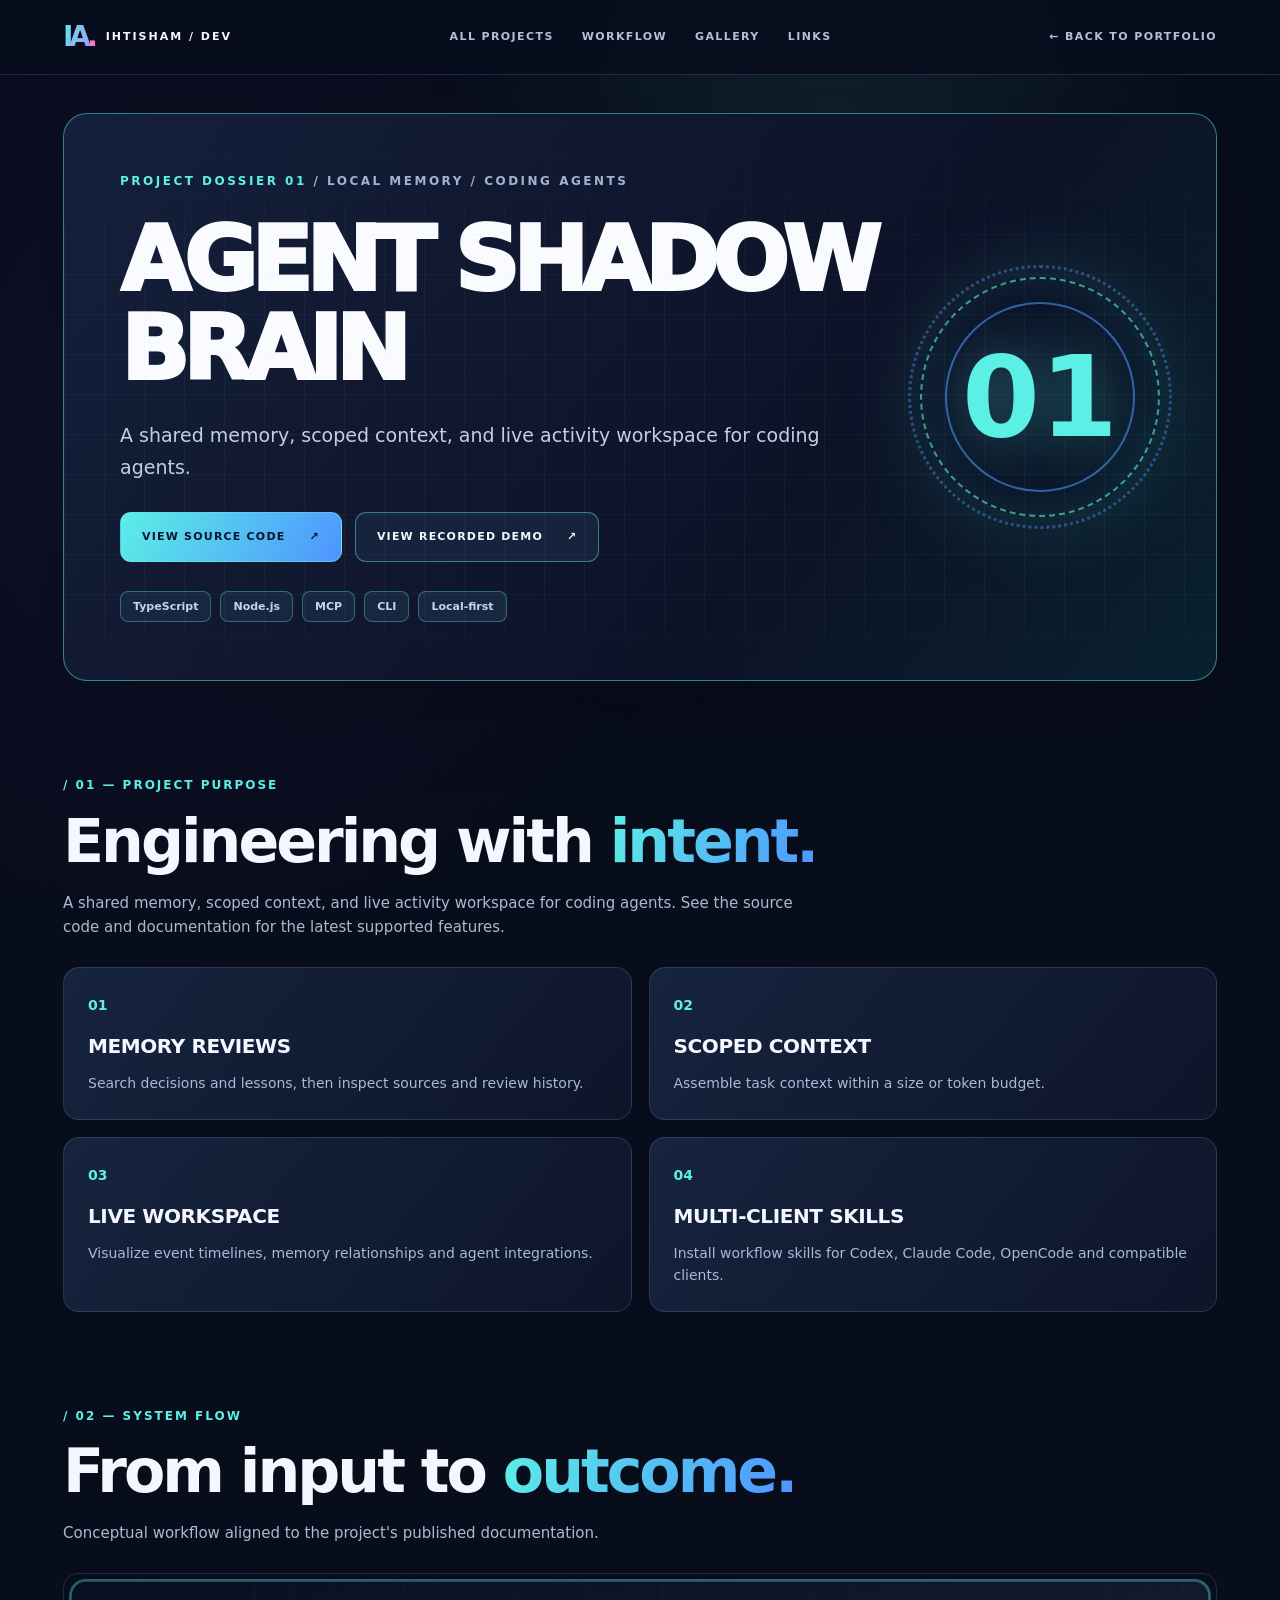
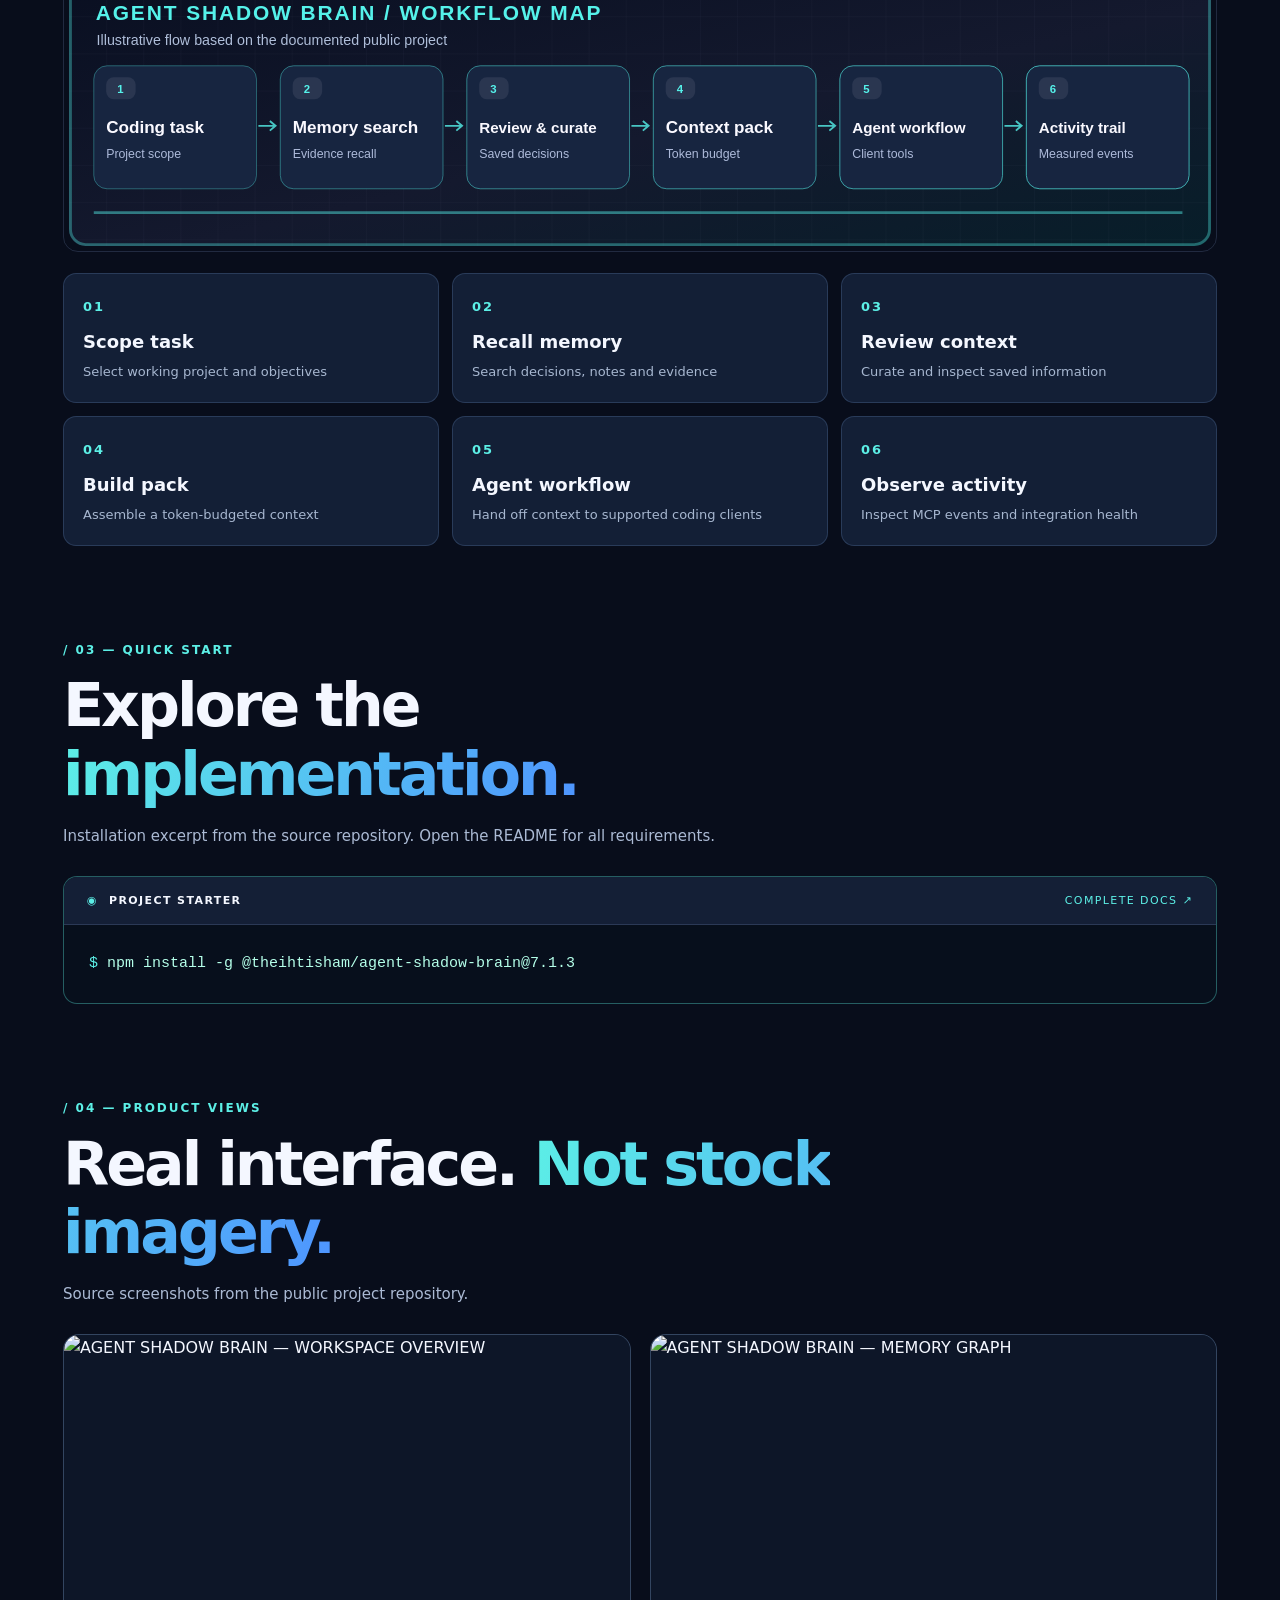
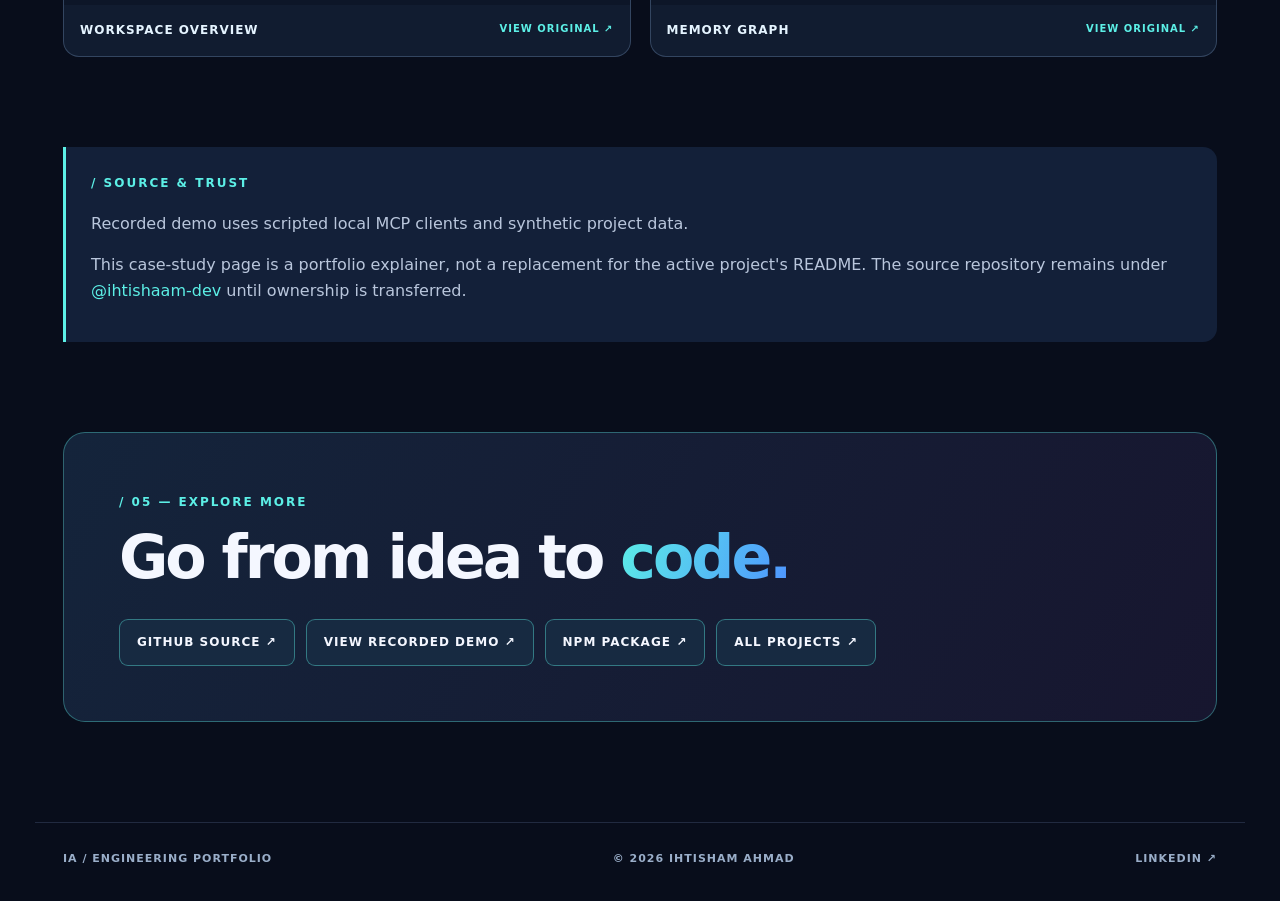
==== docs/projects/agent-shadow-brain.html @ 7827b860 "feat: publish three interactive dark project case-study pages with real screenshots" ====
<!doctype html>
<html lang="en"><head><meta charset="utf-8"><meta name="viewport" content="width=device-width,initial-scale=1"><meta name="theme-color" content="#080d1b"><meta name="description" content="A shared memory, scoped context, and live activity workspace for coding agents."><title>Agent Shadow Brain — Case study | Ihtisham Ahmad</title><link rel="stylesheet" href="../style.css"><link rel="stylesheet" href="../case.css"><script src="../case.js" defer></script></head>
<body class="case-page" style="--project-accent:#5cefe6;--project-accent-2:#4e94ff">
<a class="skip-link" href="#case-main">Skip to project</a><div class="case-cursor" aria-hidden="true"></div><div class="grain" aria-hidden="true"></div><div id="reading-progress" aria-hidden="true"></div>
<header class="case-header"><div class="shell case-header-inner"><a class="brand" href="../index.html"><span class="brand-mark">IA<span>.</span></span><span class="brand-subtitle">IHTISHAM / DEV</span></a><nav aria-label="Case study"><a href="../index.html#work">ALL PROJECTS</a><a href="#workflow">WORKFLOW</a><a href="#gallery">GALLERY</a><a href="#contact">LINKS</a></nav><a class="case-header-back" href="../index.html#work">← BACK TO PORTFOLIO</a></div></header>
<main id="case-main" class="case-shell shell">
<section class="case-hero"><div class="case-hero-lines" aria-hidden="true"></div><div class="case-hero-copy"><div class="case-eyebrow"><span>PROJECT DOSSIER 01</span><b> / LOCAL MEMORY / CODING AGENTS</b></div><h1>AGENT SHADOW BRAIN</h1><p class="case-lead">A shared memory, scoped context, and live activity workspace for coding agents.</p><div class="case-actions"><a class="case-btn case-btn-primary" href="https://github.com/ihtishaam-dev/agent-shadow-brain" target="_blank" rel="noopener noreferrer">VIEW SOURCE CODE <span>↗</span></a><a class="case-btn case-btn-outline" href="https://github.com/ihtishaam-dev/agent-shadow-brain/releases/tag/v7.1.3" target="_blank" rel="noopener noreferrer">VIEW RECORDED DEMO <span>↗</span></a></div><div class="case-tech"><span>TypeScript</span><span>Node.js</span><span>MCP</span><span>CLI</span><span>Local-first</span></div></div><div class="case-hero-symbol" aria-hidden="true"><span>01</span><div class="case-circuits"></div></div></section>
<section class="case-section"><div class="case-section-heading"><span class="case-kicker">/ 01 — PROJECT PURPOSE</span><h2>Engineering with <em>intent.</em></h2><p>A shared memory, scoped context, and live activity workspace for coding agents. See the source code and documentation for the latest supported features.</p></div><div class="case-features"><article class="case-feature"><span class="case-feature-no">01</span><h3>MEMORY REVIEWS</h3><p>Search decisions and lessons, then inspect sources and review history.</p></article><article class="case-feature"><span class="case-feature-no">02</span><h3>SCOPED CONTEXT</h3><p>Assemble task context within a size or token budget.</p></article><article class="case-feature"><span class="case-feature-no">03</span><h3>LIVE WORKSPACE</h3><p>Visualize event timelines, memory relationships and agent integrations.</p></article><article class="case-feature"><span class="case-feature-no">04</span><h3>MULTI-CLIENT SKILLS</h3><p>Install workflow skills for Codex, Claude Code, OpenCode and compatible clients.</p></article></div></section>
<section class="case-section" id="workflow"><div class="case-section-heading"><span class="case-kicker">/ 02 — SYSTEM FLOW</span><h2>From input to <em>outcome.</em></h2><p>Conceptual workflow aligned to the project's published documentation.</p></div><a class="case-workflow-image" href="../../assets/flow-agent-shadow-brain.svg" target="_blank" rel="noopener noreferrer" aria-label="Open detailed workflow image"><img src="../../assets/flow-agent-shadow-brain.svg" alt="Agent Shadow Brain workflow illustration" width="1200" height="280" loading="lazy"></a><div class="case-step-grid"><div class="case-step"><span>01</span><h3>Scope task</h3><p>Select working project and objectives</p></div><div class="case-step"><span>02</span><h3>Recall memory</h3><p>Search decisions, notes and evidence</p></div><div class="case-step"><span>03</span><h3>Review context</h3><p>Curate and inspect saved information</p></div><div class="case-step"><span>04</span><h3>Build pack</h3><p>Assemble a token-budgeted context</p></div><div class="case-step"><span>05</span><h3>Agent workflow</h3><p>Hand off context to supported coding clients</p></div><div class="case-step"><span>06</span><h3>Observe activity</h3><p>Inspect MCP events and integration health</p></div></div></section>
<section class="case-section case-code" id="technology"><div class="case-section-heading"><span class="case-kicker">/ 03 — QUICK START</span><h2>Explore the <em>implementation.</em></h2><p>Installation excerpt from the source repository. Open the README for all requirements.</p></div><div class="case-terminal"><div class="case-terminal-top"><span>◉</span><b>PROJECT STARTER</b><a href="https://github.com/ihtishaam-dev/agent-shadow-brain/tree/main/docs" target="_blank" rel="noopener noreferrer">COMPLETE DOCS ↗</a></div><pre><code>npm install -g @theihtisham/agent-shadow-brain@7.1.3</code></pre></div></section>
<section class="case-section case-gallery" id="gallery"><div class="case-section-heading"><span class="case-kicker">/ 04 — PRODUCT VIEWS</span><h2>Real interface. <em>Not stock imagery.</em></h2><p>Source screenshots from the public project repository.</p></div><div class="case-gallery-grid"><a class="case-shot" href="https://raw.githubusercontent.com/ihtishaam-dev/agent-shadow-brain/main/docs/assets/workspace-overview-v7.2.png" target="_blank" rel="noopener noreferrer"><img src="https://raw.githubusercontent.com/ihtishaam-dev/agent-shadow-brain/main/docs/assets/workspace-overview-v7.2.png" loading="lazy" alt="AGENT SHADOW BRAIN — WORKSPACE OVERVIEW"><span>WORKSPACE OVERVIEW <b>VIEW ORIGINAL ↗</b></span></a><a class="case-shot" href="https://raw.githubusercontent.com/ihtishaam-dev/agent-shadow-brain/main/docs/assets/workspace-graph-v7.2.png" target="_blank" rel="noopener noreferrer"><img src="https://raw.githubusercontent.com/ihtishaam-dev/agent-shadow-brain/main/docs/assets/workspace-graph-v7.2.png" loading="lazy" alt="AGENT SHADOW BRAIN — MEMORY GRAPH"><span>MEMORY GRAPH <b>VIEW ORIGINAL ↗</b></span></a></div></section>
<section class="case-section case-note"><span class="case-kicker">/ SOURCE &amp; TRUST</span><p>Recorded demo uses scripted local MCP clients and synthetic project data.</p><p>This case-study page is a portfolio explainer, not a replacement for the active project's README. The source repository remains under <a href="https://github.com/ihtishaam-dev" target="_blank" rel="noopener noreferrer">@ihtishaam-dev</a> until ownership is transferred.</p></section>
<section class="case-contact" id="contact"><span class="case-kicker">/ 05 — EXPLORE MORE</span><h2>Go from idea to <em>code.</em></h2><div class="case-cta-links"><a href="https://github.com/ihtishaam-dev/agent-shadow-brain" target="_blank" rel="noopener noreferrer">GITHUB SOURCE ↗</a><a href="https://github.com/ihtishaam-dev/agent-shadow-brain/releases/tag/v7.1.3" target="_blank" rel="noopener noreferrer">VIEW RECORDED DEMO ↗</a><a href="https://www.npmjs.com/package/@theihtisham/agent-shadow-brain" target="_blank" rel="noopener noreferrer">NPM PACKAGE ↗</a><a href="../index.html#work">ALL PROJECTS ↗</a></div></section>
</main><footer class="case-footer shell"><a href="../index.html">IA / ENGINEERING PORTFOLIO</a><span>© 2026 IHTISHAM AHMAD</span><a href="https://www.linkedin.com/in/ihtishamdeveloper/" target="_blank" rel="noopener noreferrer">LINKEDIN ↗</a></footer>
</body></html>
---- docs/style.css ----
/* Ihtisham Ahmad — fully dark, responsive, motion-aware cyber portfolio */
:root{color-scheme:dark;--bg:#070b17;--surface:#10172b;--surface2:#151f37;--fg:#f6f7ff;--muted:#adbad6;--cyan:#5dece4;--violet:#ac8bff;--pink:#ff75bb;--amber:#f4c77b;--line:rgba(149,178,230,.18);--font:Inter,ui-sans-serif,system-ui,-apple-system,BlinkMacSystemFont,"Segoe UI",sans-serif}
*{box-sizing:border-box}html{scroll-behavior:smooth;scroll-padding-top:92px}body{margin:0;background:var(--bg);color:var(--fg);font-family:var(--font);line-height:1.6;min-width:320px;overflow-x:hidden}body::before{content:"";position:fixed;inset:0;background:radial-gradient(circle at 15% 14%,rgba(49,160,204,.1),transparent 32%),radial-gradient(circle at 85% 32%,rgba(139,80,246,.13),transparent 36%),linear-gradient(130deg,transparent,rgba(12,25,46,.22));pointer-events:none;z-index:-4}a{color:inherit;text-decoration:none}button{font:inherit}button,a{-webkit-tap-highlight-color:transparent}a:focus-visible,button:focus-visible{outline:2px solid var(--cyan);outline-offset:5px}::selection{background:#725bd7;color:white}.shell{max-width:1210px;padding-inline:28px;margin-inline:auto}.skip-link{position:absolute;top:-80px;left:24px;background:#172f3e;padding:12px 16px;z-index:80}.skip-link:focus{top:12px}.grain{position:fixed;inset:0;pointer-events:none;opacity:.18;z-index:-2;background-image:linear-gradient(rgba(128,166,230,.03) 1px,transparent 1px),linear-gradient(90deg,rgba(128,166,230,.03) 1px,transparent 1px);background-size:54px 54px}.spotlight{position:fixed;left:0;top:0;width:560px;height:560px;transform:translate(calc(var(--mx,50vw) - 50%),calc(var(--my,50vh) - 50%));border-radius:50%;background:radial-gradient(circle,rgba(100,64,255,.11),rgba(62,209,216,.04) 42%,transparent 70%);pointer-events:none;z-index:-1;transition:opacity .3s}#reading-progress{position:fixed;z-index:70;left:0;top:0;height:3px;width:var(--scroll,0%);background:linear-gradient(90deg,var(--cyan),var(--violet),var(--pink));box-shadow:0 0 14px rgba(104,222,234,.8)}#particle-field{position:fixed;inset:0;z-index:-3;pointer-events:none;overflow:hidden}.particle{position:absolute;width:3px;height:3px;border-radius:50%;background:var(--cyan);opacity:.25;animation:rise linear infinite}.particle:nth-child(3n){background:var(--pink)}.particle:nth-child(5n){background:var(--violet)}
.site-header{position:sticky;top:0;z-index:40;border-bottom:1px solid rgba(130,168,230,.14);background:rgba(8,12,25,.78);backdrop-filter:blur(24px)}.site-header-inner{height:78px;display:flex;justify-content:space-between;align-items:center;gap:20px}.brand{display:flex;align-items:center;gap:12px;white-space:nowrap}.brand-mark{font-size:28px;letter-spacing:-.15em;font-weight:900;display:inline-block;background:linear-gradient(115deg,var(--cyan),var(--violet));color:transparent;background-clip:text;line-height:1}.brand-mark span{color:var(--pink)}.brand-subtitle{font-size:11px;font-weight:850;letter-spacing:2px}.brand-divider{color:var(--cyan)}.desktop-nav{display:flex;gap:24px;align-items:center}.desktop-nav a{font-size:11px;letter-spacing:1.3px;font-weight:700;color:#aab8d2;position:relative}.desktop-nav a:hover{color:#fff}.desktop-nav a::after{content:"";position:absolute;left:0;right:100%;height:2px;bottom:-8px;background:var(--cyan);transition:right .25s}.desktop-nav a:hover::after{right:0}.header-actions{display:flex;align-items:center;gap:10px}.header-github,.motion-toggle{border:1px solid var(--line);background:rgba(37,49,80,.6);padding:10px 13px;border-radius:9px;font-size:10px;font-weight:750;letter-spacing:1px;color:#ecf6ff;cursor:pointer;white-space:nowrap}.header-github:hover,.motion-toggle:hover{background:#203453;border-color:var(--cyan)}.motion-icon{color:var(--cyan)}
.hero{position:relative;min-height:720px;display:grid;grid-template-columns:1.15fr .85fr;align-items:center;gap:70px;padding-block:95px 130px}.eyebrow,.section-kicker,.overline,.tile-kicker,.project-category,.site-number,.track-label{letter-spacing:2.2px;font-size:12px;font-weight:850;color:var(--cyan)}.eyebrow{display:flex;gap:10px;align-items:center}.status-light,.mini-dot{background:#74ffb8;width:7px;height:7px;border-radius:50%;display:inline-block;box-shadow:0 0 15px currentColor;animation:pulse 2.5s infinite}.overline{color:#a5b7d0;margin-top:36px}.hero h1{font-size:clamp(3.2rem,5.4vw,5.8rem);line-height:1.05;letter-spacing:-.07em;margin:8px 0 23px;font-weight:860}.rainbow{background:linear-gradient(100deg,#61eee4 5%,#b8a0ff 49%,#fa85cc 95%);background-size:200%;background-clip:text;-webkit-background-clip:text;color:transparent;animation:shimmer 8s ease-in-out infinite}.hero-intro{font-size:18px;color:#b4c1da;max-width:590px}.hero-intro strong{color:white}.hero-actions{display:flex;gap:14px;flex-wrap:wrap;margin-top:33px}.btn{display:inline-flex;align-items:center;gap:22px;justify-content:center;padding:15px 22px;border-radius:11px;font-size:11px;font-weight:850;letter-spacing:1px;border:1px solid rgba(154,187,234,.2);transition:transform .25s,box-shadow .25s,background .25s}.btn:hover{transform:translateY(-4px)}.btn-primary{color:#091529;background:linear-gradient(110deg,var(--cyan),#9da9ff);box-shadow:0 8px 29px rgba(94,232,234,.15)}.btn-primary:hover{box-shadow:0 12px 34px rgba(94,232,234,.3)}.btn-ghost{background:rgba(28,40,66,.4);color:#dde8fa}.btn-ghost:hover{background:#1a2a49}.hero-meta{display:flex;gap:19px;flex-wrap:wrap;margin-top:44px;color:#a1b0c9;font-size:11px;font-weight:750;letter-spacing:.9px}.mini-dot{width:5px;height:5px;margin-right:6px;box-shadow:none;background:var(--cyan)}.mini-dot.pink{background:var(--pink)}.mini-dot.violet{background:var(--violet)}.hero-index{position:absolute;right:25px;bottom:49px;color:#7e8aa5;letter-spacing:3px;font-size:11px}
.tilt-card{transform-style:preserve-3d;transform:perspective(1000px) rotateX(var(--rx,0deg)) rotateY(var(--ry,0deg));transition:transform .18s ease-out,border-color .25s,box-shadow .25s;will-change:transform}.tilt-card:hover{border-color:rgba(128,227,241,.46)!important;box-shadow:0 16px 70px rgba(0,0,0,.33),0 0 44px rgba(101,99,232,.09)}
.hero-visual{height:462px;max-width:456px;width:100%;justify-self:end;display:flex;flex-direction:column;align-items:center;justify-content:center;position:relative;background:linear-gradient(135deg,rgba(27,40,76,.73),rgba(10,23,43,.95));border:1px solid rgba(110,215,239,.31);border-radius:25px;overflow:hidden;box-shadow:inset 0 0 55px rgba(73,124,208,.05),0 20px 90px rgba(0,0,0,.37)}.scanner-lines{position:absolute;inset:0;background-image:linear-gradient(transparent 97%,rgba(102,210,255,.1) 100%),linear-gradient(90deg,transparent 97%,rgba(102,210,255,.1) 100%);background-size:32px 32px;mask-image:linear-gradient(transparent,black 20%,black 80%,transparent)}.hero-visual::before{content:"";position:absolute;width:420px;height:420px;border-radius:50%;background:radial-gradient(circle,rgba(104,80,231,.15),transparent 68%);filter:blur(22px)}.orbital{position:absolute;border-radius:50%;border:1px dashed rgba(111,230,242,.35);width:320px;height:320px;animation:rotate 32s linear infinite}.orbit-two{width:358px;height:358px;border-color:rgba(188,117,255,.35);animation-direction:reverse;animation-duration:27s}.orbit-three{width:393px;height:393px;border-color:rgba(239,121,208,.17);animation-duration:39s}.profile-frame{position:relative;width:240px;height:240px;border-radius:50%;overflow:hidden;z-index:1;box-shadow:0 0 0 10px rgba(85,125,204,.12),0 0 60px rgba(95,219,237,.25)}.profile-frame img{width:100%;height:100%;object-fit:cover;background:#233651}.scan-beam{position:absolute;left:0;right:0;top:-52px;height:62px;background:linear-gradient(transparent,rgba(83,250,225,.22));border-bottom:3px solid var(--cyan);box-shadow:0 6px 20px rgba(91,255,231,.5);animation:scan 4.2s ease-in-out infinite alternate}.corner{position:absolute;width:24px;height:24px;border:4px solid var(--cyan);z-index:3}.top-left{left:10px;top:10px;border-right:0;border-bottom:0}.top-right{right:10px;top:10px;border-left:0;border-bottom:0}.bottom-left{left:10px;bottom:10px;border-top:0;border-right:0}.bottom-right{right:10px;bottom:10px;border-top:0;border-left:0}.data-corner{position:absolute;color:#79dbec;letter-spacing:2px;font-weight:850;font-size:10px;top:20px;left:20px}.c2{left:auto;right:20px;color:#d3a9ff}.scanner-caption{display:flex;gap:20px;align-items:center;justify-content:space-between;width:80%;z-index:2;margin-top:49px;padding-top:18px;border-top:1px solid rgba(150,193,230,.22);font-size:11px;letter-spacing:1.5px;color:#abbbd7}.scan-caption-label b{color:#fff}.scanner-signal{color:#88ffd3}.scanner-signal i{display:inline-block;width:6px;height:6px;border-radius:50%;background:#88ffd3;box-shadow:0 0 12px #88ffd3}.scanner-disclaimer{margin:10px 0 0;color:#8b9cb8;font-size:10px;text-align:center}
.highlights{display:grid;grid-template-columns:repeat(3,minmax(0,1fr));gap:18px}.tile{min-height:252px;padding:28px 30px;border-radius:18px;background:linear-gradient(145deg,rgba(27,42,68,.9),rgba(12,20,37,.95));border:1px solid var(--line);position:relative;overflow:hidden}.tile::after{content:"";position:absolute;right:-40px;top:-58px;width:190px;height:190px;border-radius:50%;background:radial-gradient(circle,rgba(95,195,241,.12),transparent 68%)}.tile:nth-child(2)::after{background:radial-gradient(circle,rgba(158,107,241,.14),transparent 68%)}.tile:nth-child(3)::after{background:radial-gradient(circle,rgba(245,103,178,.13),transparent 68%)}.tile-symbol{display:block;font-size:32px;line-height:1;margin-bottom:20px}.cyan{color:var(--cyan)}.violet{color:var(--violet)}.pink{color:var(--pink)}.tile-kicker{color:#9bb6d2;font-size:10px}.tile h2{font-size:24px;line-height:1.15;letter-spacing:-.6px;margin:13px 0}.tile p{font-size:12px;color:#afbdd5;margin-bottom:0}.award-band{margin-block:92px 10px;display:flex;gap:25px;align-items:center;padding:25px 32px;border:1px solid rgba(250,139,191,.28);border-radius:18px;background:linear-gradient(100deg,rgba(88,35,86,.35),rgba(40,22,62,.45),rgba(17,27,48,.8));position:relative;overflow:hidden}.award-band::after{content:"";width:270px;height:270px;position:absolute;right:9%;top:-180px;border-radius:50%;background:var(--pink);opacity:.06;filter:blur(30px)}.award-icon{color:var(--pink);font-size:58px}.award-band h2{margin:6px 0;font-size:25px}.award-sub{font-weight:500;color:#edbde0}.award-band p{margin:0;color:#c2bad5;font-size:13px}.text-link{margin-left:auto;white-space:nowrap;font-size:11px;letter-spacing:1px;font-weight:850;color:#ffd0e4}.text-link:hover{color:white}
.section{padding-top:105px;padding-bottom:26px}.section-heading{display:flex;align-items:end;justify-content:space-between;gap:40px;margin-bottom:38px}.section-heading>p{max-width:350px;color:var(--muted);font-size:15px;margin-bottom:7px}.section h2{font-size:clamp(2.1rem,4vw,3.2rem);line-height:1.1;letter-spacing:-.045em;margin:13px 0 0}.section-kicker{font-size:11px;color:var(--cyan)}.project-grid{display:grid;grid-template-columns:repeat(3,minmax(0,1fr));gap:20px}.project-card{overflow:hidden;background:linear-gradient(160deg,#17203a,#0c1326 68%);border:1px solid var(--line);border-radius:20px;min-width:0}.project-art{height:225px;position:relative;overflow:hidden;background:radial-gradient(circle at 50% 57%,rgba(42,218,221,.18),transparent 60%),linear-gradient(135deg,#10263b,#15203c 65%,#0b1426)}.project-violet .project-art{background:radial-gradient(circle at 51% 51%,rgba(153,105,248,.28),transparent 65%),linear-gradient(145deg,#181a45,#0d152b)}.project-pink .project-art{background:radial-gradient(circle at 55% 55%,rgba(252,94,174,.24),transparent 61%),linear-gradient(145deg,#291b40,#0d1527)}.project-art::before{content:"";position:absolute;inset:0;background-image:linear-gradient(rgba(183,208,246,.05) 1px,transparent 1px),linear-gradient(90deg,rgba(183,208,246,.05) 1px,transparent 1px);background-size:27px 27px;transform:perspective(400px) rotateX(22deg) scale(1.2)}.project-counter,.project-art-caption{position:absolute;z-index:1;left:20px;top:17px;color:#9bc9d8;font-size:10px;font-weight:850;letter-spacing:1.8px}.project-art-caption{top:auto;bottom:16px;color:#acc1d6}.project-body{padding:25px 24px 28px}.project-topline{display:flex;justify-content:space-between}.project-category{font-size:10px;color:#84d4d8}.project-violet .project-category{color:#b3a0ff}.project-pink .project-category{color:#f5add2}.project-symbol{color:#8baecc}.project-body h3{font-size:26px;letter-spacing:-.7px;line-height:1.13;margin:14px 0}.project-body p{font-size:14px;color:#aebdd7;min-height:93px}.tags{display:flex;flex-wrap:wrap;gap:7px;margin:22px 0}.tags span{padding:5px 10px;border:1px solid #334664;background:#172943;border-radius:6px;font-size:11px;color:#b4c7e5}.project-links{display:flex;gap:14px;flex-wrap:wrap;padding-top:20px;border-top:1px solid var(--line)}.project-links a{font-size:10px;letter-spacing:1px;font-weight:850;color:#a1f8ec}.project-violet .project-links a{color:#cbb5ff}.project-pink .project-links a{color:#ffc2dd}.project-links a:hover{text-decoration:underline}.art-grid{position:absolute;inset:0}.neural-core{position:absolute;left:50%;top:48%;transform:translate(-50%,-50%);font-size:110px;line-height:1;color:#73f2e9;text-shadow:0 0 35px rgba(89,236,233,.8);animation:breathe 3.5s ease-in-out infinite}.neural-node{width:15px;height:15px;border-radius:50%;position:absolute;border:3px solid #7cf5e9;box-shadow:0 0 18px #38e1d2;animation:breathe 4s infinite}.node-a{top:26%;left:25%}.node-b{top:62%;left:77%;animation-delay:1.1s}.node-c{top:70%;left:30%;animation-delay:2s}.neural-art::after{content:"";position:absolute;width:60%;height:55%;top:25%;left:20%;border:1px dashed rgba(117,254,244,.45);border-radius:50%;animation:rotate 30s linear infinite}.delta-ring{position:absolute;left:50%;top:48%;transform:translate(-50%,-50%);font-family:serif;font-size:142px;line-height:1;color:#c4acff;text-shadow:0 0 44px rgba(164,118,255,.7)}.twin-atom{position:absolute;width:230px;height:90px;left:calc(50% - 115px);top:calc(50% - 45px);border:2px solid rgba(187,151,255,.5);border-radius:50%;transform:rotate(45deg)}.atom-2{transform:rotate(-45deg);border-color:rgba(115,231,232,.35)}.guard-shield{position:absolute;left:50%;top:46%;transform:translate(-50%,-50%);font-size:151px;color:#ff9bcf;text-shadow:0 0 39px rgba(251,91,168,.7)}.guard-pulse{position:absolute;top:19%;left:31%;width:38%;height:65%;border:2px dashed rgba(255,155,204,.48);border-radius:50%;animation:breathe 5s infinite}.pulse-two{width:58%;height:82%;left:21%;top:10%;animation-delay:2s}.portfolio-note,.data-footnote{font-size:13px;color:#8498b6;margin-top:18px}.portfolio-note a,.data-footnote a{color:var(--cyan)}
.wide-section{margin-top:94px;background:radial-gradient(ellipse at 74% 45%,rgba(90,64,153,.12),transparent 60%),linear-gradient(110deg,#111a2d,#0d1226);border-block:1px solid var(--line);padding-block:95px}.section-summary{color:#adbed5;margin-bottom:35px}.stack-tracks{display:grid;gap:13px}.stack-track{display:grid;grid-template-columns:260px 1fr;gap:20px;align-items:center;padding:20px 25px;border:1px solid var(--line);border-radius:13px;background:rgba(23,33,57,.65)}.track-label{font-size:11px;color:#a9bcdb}.stack-pills{display:flex;gap:9px;flex-wrap:wrap}.stack-pills span{border:1px solid rgba(140,180,224,.23);background:rgba(10,22,39,.55);padding:7px 13px;border-radius:8px;color:#e3eaf7;font-size:12px;font-weight:650}.stack-pills span:nth-child(3n+1){border-color:rgba(99,235,221,.4)}.stack-pills span:nth-child(3n+2){border-color:rgba(172,139,255,.45)}.stack-pills span:nth-child(3n){border-color:rgba(253,126,188,.4)}
.site-grid{display:grid;grid-template-columns:repeat(3,minmax(0,1fr));gap:18px}.site-card{position:relative;display:block;min-height:276px;border:1px solid var(--line);padding:25px;border-radius:17px;background:linear-gradient(145deg,#17243a,#0e1428);overflow:hidden}.site-card::before{content:"";position:absolute;width:260px;height:260px;top:-155px;right:-110px;border-radius:50%;filter:blur(10px);background:rgba(77,232,220,.17)}.site-violet::before{background:rgba(151,102,246,.18)}.site-pink::before{background:rgba(247,117,185,.17)}.site-number{color:var(--cyan)}.site-violet .site-number{color:var(--violet)}.site-pink .site-number{color:var(--pink)}.site-visual{font-size:70px;line-height:1.5;color:var(--cyan);display:block;margin:13px 0 0;text-shadow:0 0 42px rgba(114,231,221,.45)}.site-violet .site-visual{color:var(--violet)}.site-pink .site-visual{color:var(--pink)}.site-card h3{font-size:24px;margin:0 0 5px}.site-card p{color:#acbed5;font-size:13px;margin:0 0 24px}.site-action{color:#a9eae9;font-size:11px;letter-spacing:1px;font-weight:850}.site-violet .site-action{color:#c4b2ff}.site-pink .site-action{color:#ffc1e1}
.stats-row{display:grid;grid-template-columns:repeat(4,1fr);gap:12px;margin-bottom:20px}.stats-row>div{border:1px solid var(--line);border-radius:12px;background:#111c32;padding:24px}.stats-row strong{display:block;font-size:35px;letter-spacing:-1px;background:linear-gradient(100deg,var(--cyan),var(--violet));background-clip:text;color:transparent;white-space:nowrap}.stats-row span{font-size:10px;letter-spacing:1.3px;color:#a7b8d1}.repo-grid{display:grid;grid-template-columns:repeat(2,minmax(0,1fr));gap:13px}.repo-item{display:block;background:linear-gradient(140deg,#15223a,#11192e);border:1px solid var(--line);border-radius:12px;padding:19px 20px;min-height:118px;transition:border-color .3s,transform .3s}.repo-item:hover{border-color:rgba(106,231,221,.6);transform:translateY(-3px)}.repo-name{display:block;font-size:18px;font-weight:760;color:#f3f7ff;overflow-wrap:anywhere}.repo-desc{display:block;font-size:12px;color:#a8b6ce;margin:6px 0}.repo-meta{display:flex;gap:12px;flex-wrap:wrap;margin-top:10px;color:#81e4d7;font-size:11px}
.contact{display:grid;grid-template-columns:.9fr 1.1fr;gap:80px;align-items:center;margin-block:115px 130px}.contact-text h2{font-size:clamp(3rem,5vw,4.8rem)}.contact-text>p:last-child{color:#abbcd3;font-size:16px;max-width:470px}.social-grid{display:grid;grid-template-columns:repeat(2,1fr);gap:13px}.social-link{display:flex;align-items:center;gap:13px;border:1px solid var(--line);background:linear-gradient(135deg,#17243e,#10182b);padding:15px;border-radius:12px;transition:transform .3s,border-color .3s}.social-link:hover{transform:translateY(-4px);border-color:var(--cyan)}.social-link>span:last-child{margin-left:auto;color:#a4f7e8}.social-icon{width:43px;height:43px;border-radius:10px;background:linear-gradient(120deg,#16505a,#35275b);display:grid;place-items:center;color:#cffcf6;font-weight:850;font-size:15px;flex-shrink:0}.social-name{display:grid;line-height:1.4;min-width:0}.social-name b{font-size:14px}.social-name small{font-size:11px;color:#98aac4;overflow-wrap:anywhere}.footer{background:#0c1426;border-top:1px solid var(--line)}.footer-inner{display:flex;align-items:center;justify-content:space-between;gap:20px;min-height:100px}.footer-inner span{font-size:11px;letter-spacing:1.3px;color:#9caec8}.noscript{background:#221733;color:#eed3fa;text-align:center;padding:16px}
@keyframes scan{from{transform:translateY(0)}to{transform:translateY(300px)}}@keyframes rotate{to{transform:rotate(360deg)}}@keyframes pulse{50%{opacity:.35;box-shadow:0 0 6px currentColor}}@keyframes shimmer{50%{background-position:100% 0}}@keyframes breathe{50%{opacity:.42;filter:brightness(1.4)}}@keyframes rise{from{transform:translateY(35px);opacity:0}30%{opacity:.35}to{transform:translateY(-70px);opacity:0}}
@media(max-width:1050px){.desktop-nav{gap:15px}.hero{gap:35px}.hero h1{font-size:clamp(3.2rem,6vw,4.7rem)}.brand-subtitle{display:none}.stack-track{grid-template-columns:210px 1fr}.award-band{flex-wrap:wrap}.award-band .text-link{margin-left:0}}@media(max-width:820px){.desktop-nav{display:none}.hero{grid-template-columns:1fr;min-height:auto;padding-block:75px 100px}.hero-visual{justify-self:center;max-width:500px}.hero-index{bottom:26px}.highlights,.project-grid,.site-grid{grid-template-columns:1fr 1fr}.project-grid article:last-child,.site-grid a:last-child{grid-column:1/-1}.contact{grid-template-columns:1fr;gap:30px;margin-block:90px}.section-heading{align-items:start;flex-direction:column;gap:9px}.stack-track{grid-template-columns:1fr;gap:12px}.site-card{min-height:245px}.award-band{margin-top:68px}}@media(max-width:540px){.shell{padding-inline:19px}.site-header-inner{height:64px}.motion-toggle .motion-text{display:none}.header-github{padding:9px}.header-actions{gap:7px}.hero{padding-top:45px;padding-bottom:85px}.hero h1{font-size:3.3rem}.hero-intro{font-size:16px}.hero-meta{gap:10px}.hero-visual{height:410px}.profile-frame{height:210px;width:210px}.orbital{height:280px;width:280px}.orbit-two{height:318px;width:318px}.orbit-three{height:344px;width:344px}.highlights,.project-grid,.site-grid{grid-template-columns:1fr}.project-grid article:last-child,.site-grid a:last-child{grid-column:auto}.tile{min-height:210px}.award-band{padding:20px;gap:12px}.award-band h2{font-size:20px}.award-icon{font-size:35px}.section{padding-top:78px}.section h2{font-size:2.45rem}.project-body p{min-height:0}.stack-track{padding:17px}.stats-row{grid-template-columns:repeat(2,1fr)}.stats-row strong{font-size:27px}.repo-grid,.social-grid{grid-template-columns:1fr}.contact{margin-block:85px}.footer-inner{flex-wrap:wrap;padding-block:21px;justify-content:flex-start}.footer-inner span:last-child{width:100%}}
@media(prefers-reduced-motion:reduce){html{scroll-behavior:auto}*,*::before,*::after{animation-duration:.01ms!important;animation-iteration-count:1!important;transition-duration:.01ms!important}.spotlight{display:none}.tilt-card{transform:none!important}}body.motion-off .particle{display:none}body.motion-off .spotlight{display:none}body.motion-off .tilt-card{transform:none!important;transition: none!important}body.motion-off .scan-beam,body.motion-off .orbital,body.motion-off .status-light,body.motion-off .mini-dot,body.motion-off .rainbow,body.motion-off .neural-node,body.motion-off .neural-core,body.motion-off .guard-pulse{animation:none!important}


/* Career journey */
.journey-list{display:grid;gap:13px;position:relative}
.journey-item{display:grid;grid-template-columns:200px 1fr 58px;gap:22px;align-items:center;padding:20px 25px;background:linear-gradient(110deg,#132039,#121729 72%);border:1px solid rgba(145,177,235,.22);border-radius:15px;position:relative}
.journey-item:nth-child(2){border-left:3px solid #ad97ff}.journey-item:nth-child(3){border-left:3px solid #ff90c9}.journey-item:nth-child(1),.journey-item:nth-child(4){border-left:3px solid #64efe6}.journey-item:nth-child(5){border-left:3px solid #ad97ff}
.journey-date{color:#80e9e4;letter-spacing:1.4px;font-weight:800;font-size:12px}
.journey-item:nth-child(2) .journey-date,.journey-item:nth-child(5) .journey-date{color:#c6b2ff}.journey-item:nth-child(3) .journey-date{color:#ffadd5}
.journey-detail h3{margin:0;font-size:21px;letter-spacing:-.3px}.journey-detail p{margin:3px 0;color:#ccdaf0;font-size:13px}.journey-detail small{color:#9eaecb;font-size:12px}
.journey-orb{display:grid;place-items:center;border-radius:50%;border:1px solid currentColor;width:45px;height:45px;font-size:13px;font-weight:850;background:#182845}
.journey-education{margin-top:18px;padding:20px 23px;background:linear-gradient(110deg,#102d35,#1b1937);border:1px solid rgba(93,236,228,.25);border-radius:12px;color:#d8e4f6;font-size:14px}.journey-education span{color:#6deee4;font-weight:800;font-size:11px;letter-spacing:2px;margin-right:15px}
@media(max-width:820px){.journey-item{grid-template-columns:125px 1fr 48px;gap:14px}.journey-date{font-size:10px}}@media(max-width:540px){.journey-item{grid-template-columns:1fr 45px;gap:10px;padding:17px}.journey-date{grid-column:1/-1}.journey-education span{display:block;margin-bottom:7px}}
---- docs/case.css ----
/* Linked project case-study design. Fully dark; no remote fonts or JavaScript dependencies. */
.case-page{--accent:var(--project-accent,#5dece4);--accent2:var(--project-accent-2,#a58cff);background:#080d1b;color:#f4f7ff}
.case-page::before{background:radial-gradient(circle at 65% 20%,color-mix(in srgb,var(--accent) 10%,transparent),transparent 36%),radial-gradient(circle at 15% 48%,rgba(98,62,193,.10),transparent 45%)}.case-header{position:sticky;top:0;z-index:40;background:rgba(8,13,29,.85);backdrop-filter:blur(25px);border-bottom:1px solid rgba(156,186,225,.18)}.case-header-inner{height:74px;display:flex;gap:20px;justify-content:space-between;align-items:center}.case-header-inner nav{display:flex;gap:28px}.case-header-inner nav a,.case-header-back{font-size:11px;font-weight:800;letter-spacing:1.4px;color:#b3c0d8}.case-header-inner nav a:hover,.case-header-back:hover{color:var(--accent)}.case-cursor{width:550px;height:550px;position:fixed;top:0;left:0;z-index:-1;border-radius:50%;background:radial-gradient(circle,color-mix(in srgb,var(--accent) 13%,transparent),transparent 68%);transform:translate(calc(var(--case-x,50vw) - 50%),calc(var(--case-y,50vh) - 50%));pointer-events:none}
.case-shell{padding-top:38px}.case-hero{min-height:490px;position:relative;overflow:hidden;display:grid;grid-template-columns:1fr .28fr;align-items:center;gap:30px;border:1px solid color-mix(in srgb,var(--accent) 49%,transparent);background:linear-gradient(125deg,#15203b,#0d1227 64%,#09212e);border-radius:24px;padding:58px 56px;box-shadow:0 20px 90px rgba(0,0,0,.23)}.case-hero-lines{position:absolute;inset:0;pointer-events:none;background-image:linear-gradient(rgba(147,181,222,.06) 1px,transparent 1px),linear-gradient(90deg,rgba(147,181,222,.06) 1px,transparent 1px);background-size:40px 40px;mask-image:linear-gradient(transparent,black 30%,black 85%,transparent)}.case-eyebrow{font-size:12px;letter-spacing:2.5px;font-weight:850}.case-eyebrow span{color:var(--accent)}.case-eyebrow b{font-weight:650;color:#a1b2d3}.case-hero h1{font-size:clamp(3.5rem,7vw,6.8rem);font-weight:950;line-height:.99;letter-spacing:-.07em;margin:25px 0;color:#fafbff;max-width:830px}.case-lead{font-size:19px;color:#c3cee5;max-width:710px;line-height:1.7}.case-actions{display:flex;gap:13px;flex-wrap:wrap;margin-top:29px}.case-btn{display:inline-flex;align-items:center;justify-content:center;gap:24px;padding:15px 21px;border:1px solid color-mix(in srgb,var(--accent) 45%,transparent);border-radius:11px;font-weight:850;font-size:11px;letter-spacing:1.2px;transition:transform .25s,box-shadow .25s}.case-btn:hover{transform:translateY(-4px);box-shadow:0 9px 36px color-mix(in srgb,var(--accent) 20%,transparent)}.case-btn-primary{background:linear-gradient(120deg,var(--accent),var(--accent2));color:#0b1530}.case-btn-outline{background:#15233d;color:#f5f7ff}.case-tech{margin-top:29px;display:flex;flex-wrap:wrap;gap:9px}.case-tech span{color:#c4d5ea;background:#182640;border:1px solid color-mix(in srgb,var(--accent) 35%,transparent);padding:6px 12px;border-radius:8px;font-size:11px;font-weight:700}.case-hero-symbol{display:grid;place-items:center;position:relative;width:240px;height:240px;border-radius:50%;border:2px dashed color-mix(in srgb,var(--accent) 62%,transparent);box-shadow:0 0 90px color-mix(in srgb,var(--accent) 15%,transparent),inset 0 0 35px color-mix(in srgb,var(--accent) 9%,transparent);animation:case-hover 7s ease-in-out infinite}.case-hero-symbol::after{content:"";position:absolute;inset:23px;border-radius:50%;border:2px solid color-mix(in srgb,var(--accent2) 58%,transparent)}.case-hero-symbol span{font-size:112px;line-height:1;font-weight:900;color:var(--accent);text-shadow:0 0 56px color-mix(in srgb,var(--accent) 38%,transparent)}.case-circuits{position:absolute;inset:-14px;border-radius:50%;border:3px dotted color-mix(in srgb,var(--accent2) 42%,transparent);animation:case-spin 36s linear infinite}
.case-section{margin:90px 0 0;padding:0}.case-section-heading{max-width:810px;margin-bottom:28px}.case-kicker{font-size:12px;font-weight:900;letter-spacing:2px;color:var(--accent)}.case-section-heading h2,.case-contact h2{font-size:clamp(2.4rem,4.7vw,4rem);line-height:1.14;letter-spacing:-.05em;margin:10px 0 12px}.case-section-heading h2 em,.case-contact h2 em{font-style:normal;background:linear-gradient(110deg,var(--accent),var(--accent2));color:transparent;background-clip:text}.case-section-heading>p{font-size:15px;color:#abbad4;max-width:730px}.case-features{display:grid;grid-template-columns:repeat(2,minmax(0,1fr));gap:17px}.case-feature{background:linear-gradient(130deg,#17243e,#0d1529);border:1px solid rgba(141,177,231,.2);padding:24px;border-radius:16px;transition:transform .3s,border-color .3s}.case-feature:hover{transform:translateY(-5px);border-color:var(--accent)}.case-feature-no{font-size:14px;color:var(--accent);font-weight:800}.case-feature h3{font-size:20px;margin:13px 0 10px;letter-spacing:-.4px}.case-feature p{font-size:14px;color:#a7bbd6;margin:0}.case-workflow-image{display:block;padding:5px;border-radius:15px;border:1px solid var(--line);transition:border-color .3s}.case-workflow-image:hover{border-color:var(--accent)}.case-workflow-image img{display:block;width:100%;height:auto;border-radius:12px}.case-step-grid{display:grid;grid-template-columns:repeat(3,minmax(0,1fr));gap:13px;margin-top:21px}.case-step{background:#131f36;border:1px solid rgba(132,172,230,.2);border-radius:13px;padding:19px;transition:transform .3s,border-color .3s}.case-step:hover{transform:translateY(-4px);border-color:var(--accent)}.case-step>span{color:var(--accent);font-size:13px;letter-spacing:2px;font-weight:850}.case-step h3{margin:10px 0 5px;font-size:18px}.case-step p{margin:0;font-size:13px;color:#a7b7d0}.case-terminal{overflow:hidden;border:1px solid color-mix(in srgb,var(--accent) 35%,transparent);border-radius:14px;background:#070f1c}.case-terminal-top{background:#141f36;border-bottom:1px solid var(--line);padding:15px 23px;display:flex;align-items:center;gap:11px;font-size:11px;letter-spacing:1.4px}.case-terminal-top>span{color:var(--accent)}.case-terminal-top a{margin-left:auto;color:var(--accent)}.case-terminal pre{overflow:auto;padding:27px 25px;margin:0;color:#b4ffe9;font-size:15px;font-family:ui-monospace,SFMono-Regular,Consolas,monospace}.case-terminal pre::before{content:"$ ";color:var(--accent)}
.case-gallery-grid{display:grid;grid-template-columns:repeat(2,minmax(0,1fr));gap:19px}.case-shot{position:relative;overflow:hidden;border:1px solid rgba(145,180,225,.27);border-radius:16px;display:block;background:#111c30;transition:transform .3s,border-color .3s}.case-shot:hover{transform:translateY(-5px);border-color:var(--accent)}.case-shot img{display:block;width:100%;height:270px;object-fit:contain;object-position:center;background:#0d1628}.case-shot>span{display:flex;justify-content:space-between;gap:10px;padding:16px;font-size:12px;color:#e5f4ff;font-weight:850;letter-spacing:1px}.case-shot>span b{font-size:10px;color:var(--accent)}.case-delta{display:grid;grid-template-columns:1fr 54px 1fr;align-items:center;gap:15px;padding:25px;border-radius:17px;background:linear-gradient(90deg,#1e1c3d,#142d3c);border:1px solid rgba(169,136,255,.45)}.case-delta-before,.case-delta-after{background:#151b35;border:1px solid rgba(151,174,231,.3);border-radius:15px;padding:24px;display:grid;gap:8px}.case-delta-before small{color:#ffadc2}.case-delta-after small{color:#a1f2d1}.case-delta strong{font-size:30px;letter-spacing:-.7px}.case-delta span{font-size:14px;color:#b8c7e0}.case-delta-arrow{font-size:32px;text-align:center;color:var(--accent)}.case-delta p{grid-column:1/-1;color:#f0b8da;font-size:13px;margin:7px 0 0}.case-note{border-left:3px solid var(--accent);background:#132039;border-radius:0 14px 14px 0;padding:22px 25px}.case-note p{color:#b9c6dc}.case-note a{color:var(--accent)}.case-contact{margin:90px 0 100px;padding:55px;background:linear-gradient(120deg,#14243b,#17162f);border:1px solid color-mix(in srgb,var(--accent) 35%,transparent);border-radius:22px}.case-cta-links{display:flex;flex-wrap:wrap;gap:11px;margin-top:27px}.case-cta-links a{background:#172a41;border:1px solid color-mix(in srgb,var(--accent) 40%,transparent);padding:13px 17px;border-radius:9px;font-size:12px;font-weight:800;letter-spacing:1px;transition:transform .25s}.case-cta-links a:hover{transform:translateY(-3px);background:#20354d}.case-footer{border-top:1px solid var(--line);padding-top:27px;padding-bottom:34px;display:flex;justify-content:space-between;gap:20px;color:#9aaec9;font-size:11px;font-weight:800;letter-spacing:1px}.case-footer a:hover{color:var(--accent)}@keyframes case-hover{50%{transform:translateY(-8px)}}@keyframes case-spin{to{transform:rotate(360deg)}}
@media(max-width:960px){.case-hero{grid-template-columns:1fr;min-height:0}.case-hero-symbol{position:absolute;right:-80px;bottom:-100px;opacity:.24}.case-hero-copy{position:relative;z-index:2}}@media(max-width:700px){.case-header-inner nav{display:none}.case-hero{padding:41px 28px}.case-hero h1{font-size:clamp(3.1rem,9vw,5rem)}.case-features,.case-gallery-grid{grid-template-columns:1fr}.case-step-grid{grid-template-columns:repeat(2,minmax(0,1fr))}.case-gallery-grid img{height:240px}.case-section{margin-top:72px}.case-contact{padding:35px 25px}.case-footer{flex-direction:column}.case-delta{grid-template-columns:1fr}.case-delta-arrow{transform:rotate(90deg)}.case-delta p{grid-column:1}}@media(max-width:450px){.case-step-grid{grid-template-columns:1fr}.case-actions{flex-direction:column;align-items:stretch}.case-btn{justify-content:space-between}.case-hero h1{font-size:3.3rem}.case-tech span{font-size:10px}.case-section-heading h2{font-size:2.5rem}}
@media(prefers-reduced-motion:reduce){.case-page *{animation:none!important;transition:none!important}.case-cursor{display:none}}
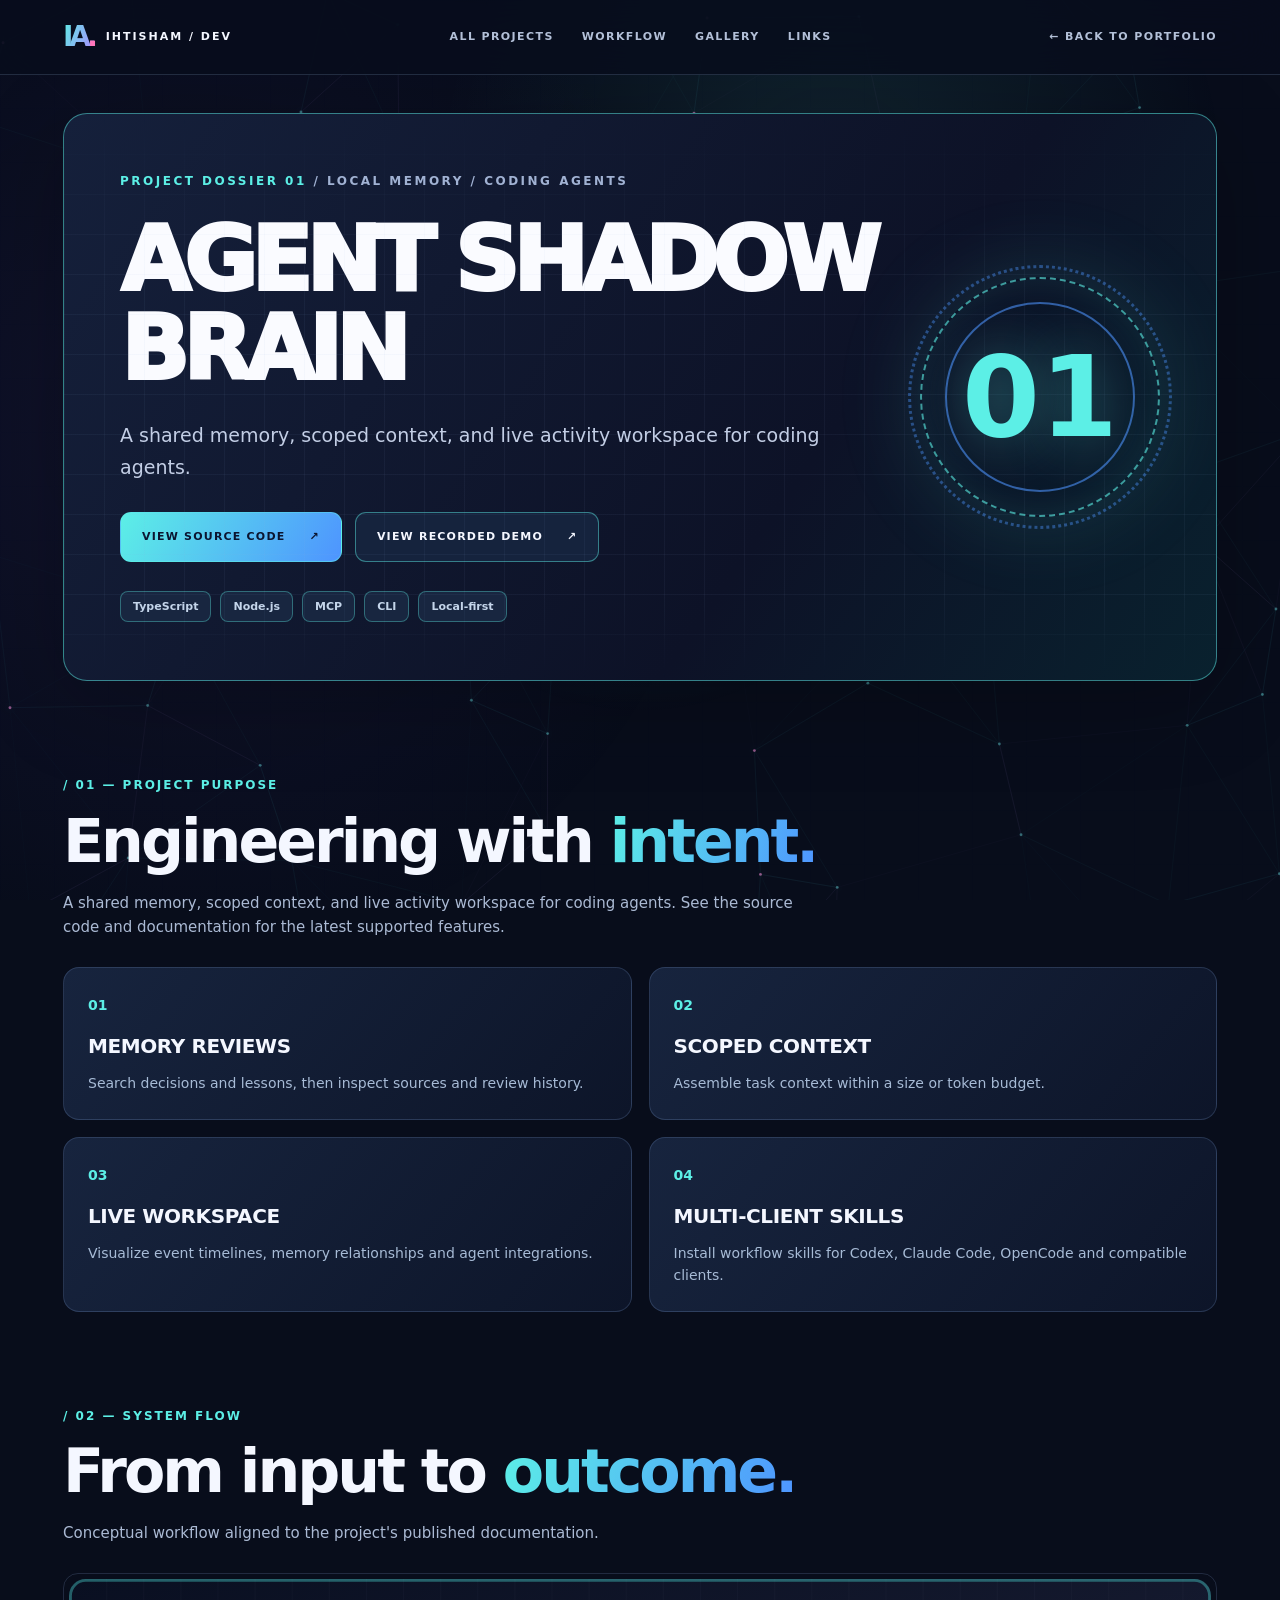
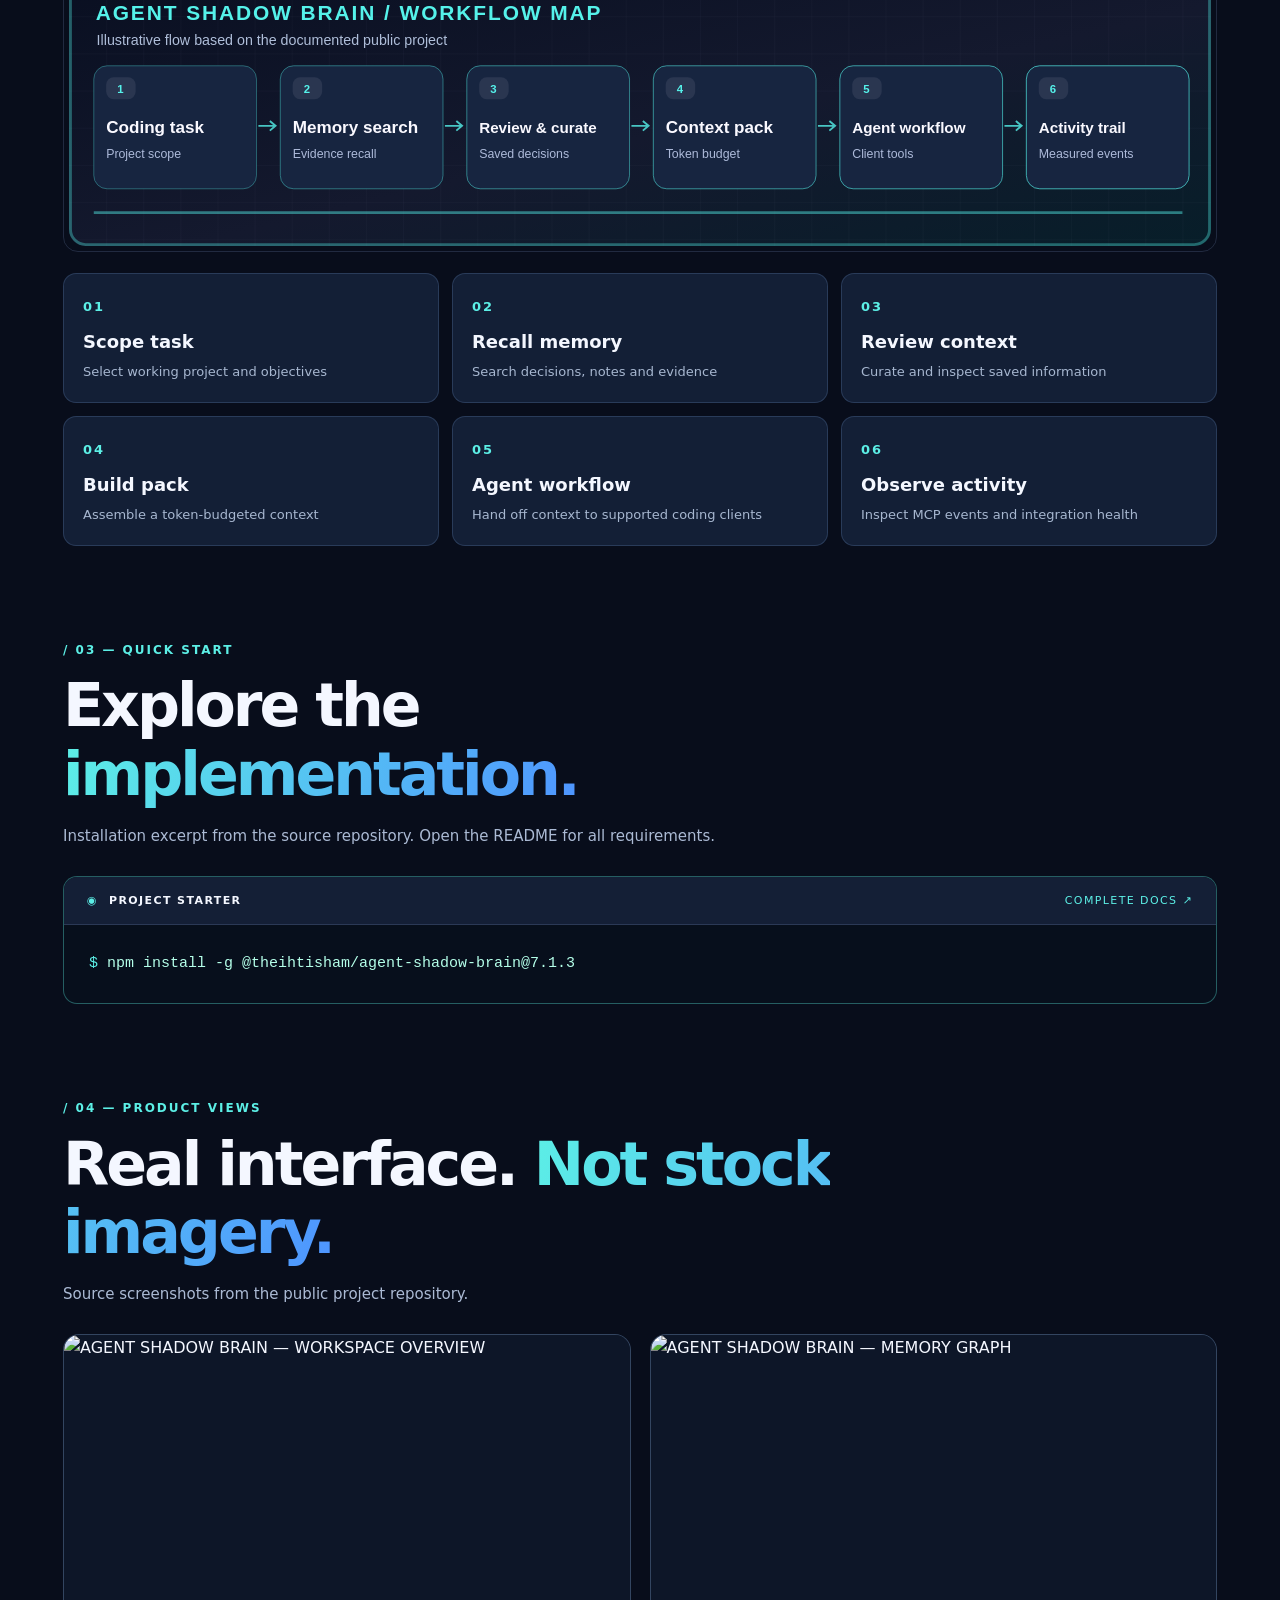
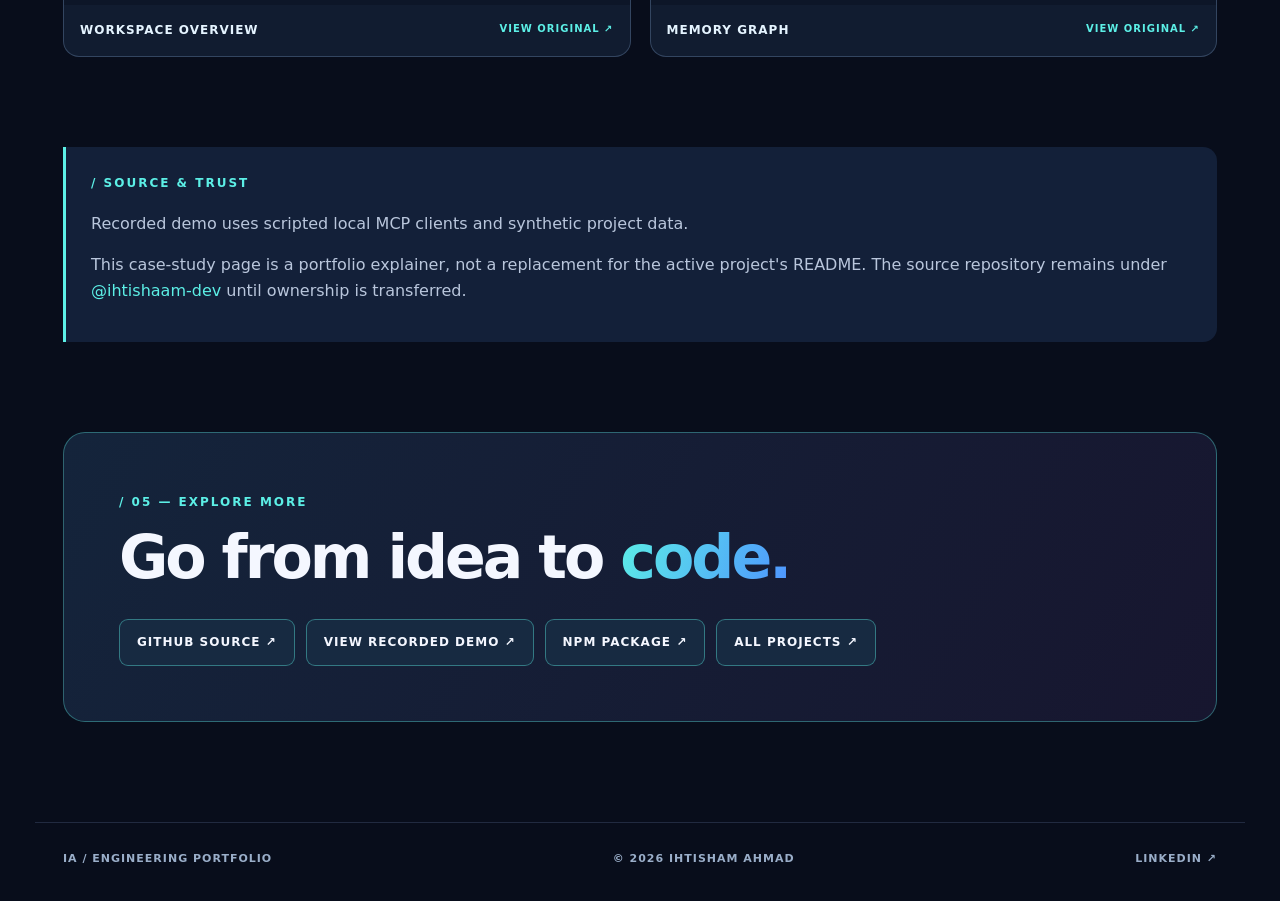
==== commit 5c93e612: "fix: bundle project diagrams inside GitHub Pages and extend spider web to case studies" ====
--- a/docs/projects/agent-shadow-brain.html
+++ b/docs/projects/agent-shadow-brain.html
@@ -1,12 +1,12 @@
 <!doctype html>
-<html lang="en"><head><meta charset="utf-8"><meta name="viewport" content="width=device-width,initial-scale=1"><meta name="theme-color" content="#080d1b"><meta name="description" content="A shared memory, scoped context, and live activity workspace for coding agents."><title>Agent Shadow Brain — Case study | Ihtisham Ahmad</title><link rel="stylesheet" href="../style.css"><link rel="stylesheet" href="../case.css"><script src="../case.js" defer></script></head>
+<html lang="en"><head><meta charset="utf-8"><meta name="viewport" content="width=device-width,initial-scale=1"><meta name="theme-color" content="#080d1b"><meta name="description" content="A shared memory, scoped context, and live activity workspace for coding agents."><title>Agent Shadow Brain — Case study | Ihtisham Ahmad</title><link rel="stylesheet" href="../style.css"><link rel="stylesheet" href="../case.css"><script src="../case.js" defer></script><script src="../spider-web.js" defer></script></head>
 <body class="case-page" style="--project-accent:#5cefe6;--project-accent-2:#4e94ff">
-<a class="skip-link" href="#case-main">Skip to project</a><div class="case-cursor" aria-hidden="true"></div><div class="grain" aria-hidden="true"></div><div id="reading-progress" aria-hidden="true"></div>
+<a class="skip-link" href="#case-main">Skip to project</a><canvas id="spider-web" aria-hidden="true"></canvas><div class="case-cursor" aria-hidden="true"></div><div class="grain" aria-hidden="true"></div><div id="reading-progress" aria-hidden="true"></div>
 <header class="case-header"><div class="shell case-header-inner"><a class="brand" href="../index.html"><span class="brand-mark">IA<span>.</span></span><span class="brand-subtitle">IHTISHAM / DEV</span></a><nav aria-label="Case study"><a href="../index.html#work">ALL PROJECTS</a><a href="#workflow">WORKFLOW</a><a href="#gallery">GALLERY</a><a href="#contact">LINKS</a></nav><a class="case-header-back" href="../index.html#work">← BACK TO PORTFOLIO</a></div></header>
 <main id="case-main" class="case-shell shell">
 <section class="case-hero"><div class="case-hero-lines" aria-hidden="true"></div><div class="case-hero-copy"><div class="case-eyebrow"><span>PROJECT DOSSIER 01</span><b> / LOCAL MEMORY / CODING AGENTS</b></div><h1>AGENT SHADOW BRAIN</h1><p class="case-lead">A shared memory, scoped context, and live activity workspace for coding agents.</p><div class="case-actions"><a class="case-btn case-btn-primary" href="https://github.com/ihtishaam-dev/agent-shadow-brain" target="_blank" rel="noopener noreferrer">VIEW SOURCE CODE <span>↗</span></a><a class="case-btn case-btn-outline" href="https://github.com/ihtishaam-dev/agent-shadow-brain/releases/tag/v7.1.3" target="_blank" rel="noopener noreferrer">VIEW RECORDED DEMO <span>↗</span></a></div><div class="case-tech"><span>TypeScript</span><span>Node.js</span><span>MCP</span><span>CLI</span><span>Local-first</span></div></div><div class="case-hero-symbol" aria-hidden="true"><span>01</span><div class="case-circuits"></div></div></section>
 <section class="case-section"><div class="case-section-heading"><span class="case-kicker">/ 01 — PROJECT PURPOSE</span><h2>Engineering with <em>intent.</em></h2><p>A shared memory, scoped context, and live activity workspace for coding agents. See the source code and documentation for the latest supported features.</p></div><div class="case-features"><article class="case-feature"><span class="case-feature-no">01</span><h3>MEMORY REVIEWS</h3><p>Search decisions and lessons, then inspect sources and review history.</p></article><article class="case-feature"><span class="case-feature-no">02</span><h3>SCOPED CONTEXT</h3><p>Assemble task context within a size or token budget.</p></article><article class="case-feature"><span class="case-feature-no">03</span><h3>LIVE WORKSPACE</h3><p>Visualize event timelines, memory relationships and agent integrations.</p></article><article class="case-feature"><span class="case-feature-no">04</span><h3>MULTI-CLIENT SKILLS</h3><p>Install workflow skills for Codex, Claude Code, OpenCode and compatible clients.</p></article></div></section>
-<section class="case-section" id="workflow"><div class="case-section-heading"><span class="case-kicker">/ 02 — SYSTEM FLOW</span><h2>From input to <em>outcome.</em></h2><p>Conceptual workflow aligned to the project's published documentation.</p></div><a class="case-workflow-image" href="../../assets/flow-agent-shadow-brain.svg" target="_blank" rel="noopener noreferrer" aria-label="Open detailed workflow image"><img src="../../assets/flow-agent-shadow-brain.svg" alt="Agent Shadow Brain workflow illustration" width="1200" height="280" loading="lazy"></a><div class="case-step-grid"><div class="case-step"><span>01</span><h3>Scope task</h3><p>Select working project and objectives</p></div><div class="case-step"><span>02</span><h3>Recall memory</h3><p>Search decisions, notes and evidence</p></div><div class="case-step"><span>03</span><h3>Review context</h3><p>Curate and inspect saved information</p></div><div class="case-step"><span>04</span><h3>Build pack</h3><p>Assemble a token-budgeted context</p></div><div class="case-step"><span>05</span><h3>Agent workflow</h3><p>Hand off context to supported coding clients</p></div><div class="case-step"><span>06</span><h3>Observe activity</h3><p>Inspect MCP events and integration health</p></div></div></section>
+<section class="case-section" id="workflow"><div class="case-section-heading"><span class="case-kicker">/ 02 — SYSTEM FLOW</span><h2>From input to <em>outcome.</em></h2><p>Conceptual workflow aligned to the project's published documentation.</p></div><a class="case-workflow-image" href="../assets/flow-agent-shadow-brain.svg" target="_blank" rel="noopener noreferrer" aria-label="Open detailed workflow image"><img src="../assets/flow-agent-shadow-brain.svg" alt="Agent Shadow Brain workflow illustration" width="1200" height="280" loading="lazy"></a><div class="case-step-grid"><div class="case-step"><span>01</span><h3>Scope task</h3><p>Select working project and objectives</p></div><div class="case-step"><span>02</span><h3>Recall memory</h3><p>Search decisions, notes and evidence</p></div><div class="case-step"><span>03</span><h3>Review context</h3><p>Curate and inspect saved information</p></div><div class="case-step"><span>04</span><h3>Build pack</h3><p>Assemble a token-budgeted context</p></div><div class="case-step"><span>05</span><h3>Agent workflow</h3><p>Hand off context to supported coding clients</p></div><div class="case-step"><span>06</span><h3>Observe activity</h3><p>Inspect MCP events and integration health</p></div></div></section>
 <section class="case-section case-code" id="technology"><div class="case-section-heading"><span class="case-kicker">/ 03 — QUICK START</span><h2>Explore the <em>implementation.</em></h2><p>Installation excerpt from the source repository. Open the README for all requirements.</p></div><div class="case-terminal"><div class="case-terminal-top"><span>◉</span><b>PROJECT STARTER</b><a href="https://github.com/ihtishaam-dev/agent-shadow-brain/tree/main/docs" target="_blank" rel="noopener noreferrer">COMPLETE DOCS ↗</a></div><pre><code>npm install -g @theihtisham/agent-shadow-brain@7.1.3</code></pre></div></section>
 <section class="case-section case-gallery" id="gallery"><div class="case-section-heading"><span class="case-kicker">/ 04 — PRODUCT VIEWS</span><h2>Real interface. <em>Not stock imagery.</em></h2><p>Source screenshots from the public project repository.</p></div><div class="case-gallery-grid"><a class="case-shot" href="https://raw.githubusercontent.com/ihtishaam-dev/agent-shadow-brain/main/docs/assets/workspace-overview-v7.2.png" target="_blank" rel="noopener noreferrer"><img src="https://raw.githubusercontent.com/ihtishaam-dev/agent-shadow-brain/main/docs/assets/workspace-overview-v7.2.png" loading="lazy" alt="AGENT SHADOW BRAIN — WORKSPACE OVERVIEW"><span>WORKSPACE OVERVIEW <b>VIEW ORIGINAL ↗</b></span></a><a class="case-shot" href="https://raw.githubusercontent.com/ihtishaam-dev/agent-shadow-brain/main/docs/assets/workspace-graph-v7.2.png" target="_blank" rel="noopener noreferrer"><img src="https://raw.githubusercontent.com/ihtishaam-dev/agent-shadow-brain/main/docs/assets/workspace-graph-v7.2.png" loading="lazy" alt="AGENT SHADOW BRAIN — MEMORY GRAPH"><span>MEMORY GRAPH <b>VIEW ORIGINAL ↗</b></span></a></div></section>
 <section class="case-section case-note"><span class="case-kicker">/ SOURCE &amp; TRUST</span><p>Recorded demo uses scripted local MCP clients and synthetic project data.</p><p>This case-study page is a portfolio explainer, not a replacement for the active project's README. The source repository remains under <a href="https://github.com/ihtishaam-dev" target="_blank" rel="noopener noreferrer">@ihtishaam-dev</a> until ownership is transferred.</p></section>
--- a/docs/style.css
+++ b/docs/style.css
@@ -26,3 +26,49 @@
 .journey-orb{display:grid;place-items:center;border-radius:50%;border:1px solid currentColor;width:45px;height:45px;font-size:13px;font-weight:850;background:#182845}
 .journey-education{margin-top:18px;padding:20px 23px;background:linear-gradient(110deg,#102d35,#1b1937);border:1px solid rgba(93,236,228,.25);border-radius:12px;color:#d8e4f6;font-size:14px}.journey-education span{color:#6deee4;font-weight:800;font-size:11px;letter-spacing:2px;margin-right:15px}
 @media(max-width:820px){.journey-item{grid-template-columns:125px 1fr 48px;gap:14px}.journey-date{font-size:10px}}@media(max-width:540px){.journey-item{grid-template-columns:1fr 45px;gap:10px;padding:17px}.journey-date{grid-column:1/-1}.journey-education span{display:block;margin-bottom:7px}}
+
+
+/* Interactive workflow explorer */
+.project-links .case-study-cta{color:#f7faff;background:linear-gradient(115deg,#166a72,#5a3c8f);padding:10px 12px;border-radius:7px;border:1px solid rgba(131,228,233,.4);display:inline-flex;align-items:center}
+.project-links .case-study-cta:hover{text-decoration:none;box-shadow:0 5px 22px rgba(109,119,255,.25)}
+.caseflow-explorer{margin-top:49px;background:linear-gradient(135deg,rgba(25,36,66,.92),rgba(11,20,38,.96));border:1px solid rgba(134,172,230,.27);border-radius:21px;padding:28px;overflow:hidden;position:relative}
+.caseflow-explorer::after{content:"";position:absolute;width:280px;height:280px;background:radial-gradient(circle,rgba(116,83,255,.13),transparent 65%);pointer-events:none;right:-110px;top:-150px}
+.caseflow-intro h3{font-size:clamp(1.6rem,3.6vw,2.7rem);letter-spacing:-.05em;line-height:1.14;margin:10px 0}
+.caseflow-intro>p{margin:0 0 20px;color:#a9bbd4;font-size:14px}
+.caseflow-tabs{display:flex;gap:10px;flex-wrap:wrap;margin:19px 0 19px}
+.caseflow-tab{appearance:none;cursor:pointer;background:#13253e;color:#c0cfea;border:1px solid rgba(141,177,238,.28);border-radius:9px;padding:12px 18px;font-size:11px;letter-spacing:.9px;font-weight:850;transition:background .2s,border-color .2s,transform .2s}
+.caseflow-tab:hover{border-color:#7eeae2;transform:translateY(-2px)}.caseflow-tab.active{color:#fff;background:linear-gradient(110deg,#176069,#483b85);border-color:#65eae4;box-shadow:0 6px 24px rgba(100,204,232,.1)}
+.caseflow-panel{position:relative;border:1px solid rgba(132,169,225,.24);border-radius:14px;overflow:hidden;background:#0e1830}.caseflow-panel>a{display:block}.caseflow-panel img{display:block;width:100%;height:auto;transition:transform .35s}.caseflow-panel>a:hover img{transform:scale(1.015)}
+.caseflow-bottom{border-top:1px solid rgba(155,184,231,.22);display:flex;justify-content:space-between;gap:25px;align-items:center;padding:16px 20px}.caseflow-bottom p{font-size:13px;color:#b3c4dd;margin:0}.caseflow-bottom a{white-space:nowrap;color:#80f4df;font-weight:850;letter-spacing:.9px;font-size:11px}.caseflow-bottom a:hover{color:#fff}
+@media(max-width:680px){.caseflow-explorer{padding:18px}.caseflow-tabs{display:grid;grid-template-columns:1fr}.caseflow-tab{text-align:left}.caseflow-bottom{flex-direction:column;align-items:flex-start;gap:8px}}
+
+
+/* Persistent black neural spider-web background, embedded in this GitHub Pages project. */
+:root{--bg:#040711;--surface:#0e1425;--surface2:#161c31}
+body{background-color:#040711}
+#spider-web{position:fixed;inset:0;width:100%;height:100%;z-index:0;pointer-events:none;display:block;opacity:.88;mix-blend-mode:screen;filter:drop-shadow(0 0 5px rgba(77,230,225,.13))}
+body.motion-off #spider-web{opacity:.35}
+main{position:relative;z-index:1}
+.site-header{z-index:40}
+.footer{position:relative;z-index:1}
+#particle-field{opacity:.48}
+.hero{position:relative}
+.hero::after{content:"";position:absolute;pointer-events:none;left:-4%;right:-4%;bottom:0;height:130px;background:linear-gradient(180deg,transparent,#040711 93%)}
+.hero-copy,.hero-visual,.hero-index{position:relative;z-index:2}
+.impact-strip{display:grid;grid-template-columns:repeat(3,minmax(0,1fr));gap:15px;margin-top:-60px;position:relative;z-index:2}
+.impact-stat{display:grid;gap:7px;align-content:center;min-height:153px;padding:22px 26px;border-radius:17px;background:linear-gradient(135deg,#102235,#14162f);border:1px solid rgba(108,217,230,.37);box-shadow:0 12px 55px rgba(0,0,0,.25);transition:transform .25s,border-color .25s,box-shadow .25s}
+.impact-stat:hover{transform:translateY(-6px);border-color:#82fcf1;box-shadow:0 15px 50px rgba(86,181,242,.15)}
+.impact-stat:nth-child(2){border-color:rgba(171,140,255,.42)}
+.impact-stat:nth-child(3){border-color:rgba(251,121,190,.4)}
+.impact-label{font-size:10px;font-weight:850;letter-spacing:1.7px;color:#8de9e0}
+.impact-stat:nth-child(2) .impact-label{color:#c1abff}
+.impact-stat:nth-child(3) .impact-label{color:#ffafd7}
+.impact-stat strong{font-size:44px;line-height:1;font-weight:900;background:linear-gradient(110deg,#6ceee9,#b08eff);background-clip:text;color:transparent;letter-spacing:-2px}
+.impact-stat:nth-child(3) strong{background:linear-gradient(115deg,#ff9fd2,#bf9eff);background-clip:text}
+.impact-foot{font-size:11px;color:#a7bad6}
+.ecosystem-diagram{display:block;overflow:hidden;border-radius:17px;border:1px solid rgba(135,181,227,.31);margin-bottom:28px;background:#10192e;transition:border-color .3s,box-shadow .3s}
+.ecosystem-diagram:hover{border-color:#80efea;box-shadow:0 10px 45px rgba(87,211,231,.13)}
+.ecosystem-diagram img{display:block;width:100%;height:auto}
+@media(max-width:820px){.impact-strip{grid-template-columns:repeat(2,minmax(0,1fr));margin-top:-20px}.impact-stat:last-child{grid-column:1/-1}}
+@media(max-width:540px){.impact-strip{grid-template-columns:1fr;gap:10px;margin-top:-25px}.impact-stat:last-child{grid-column:auto}.impact-stat{min-height:115px;padding:17px 20px}.impact-stat strong{font-size:36px}}
+@media(prefers-reduced-motion:reduce){#spider-web{opacity:.30}}
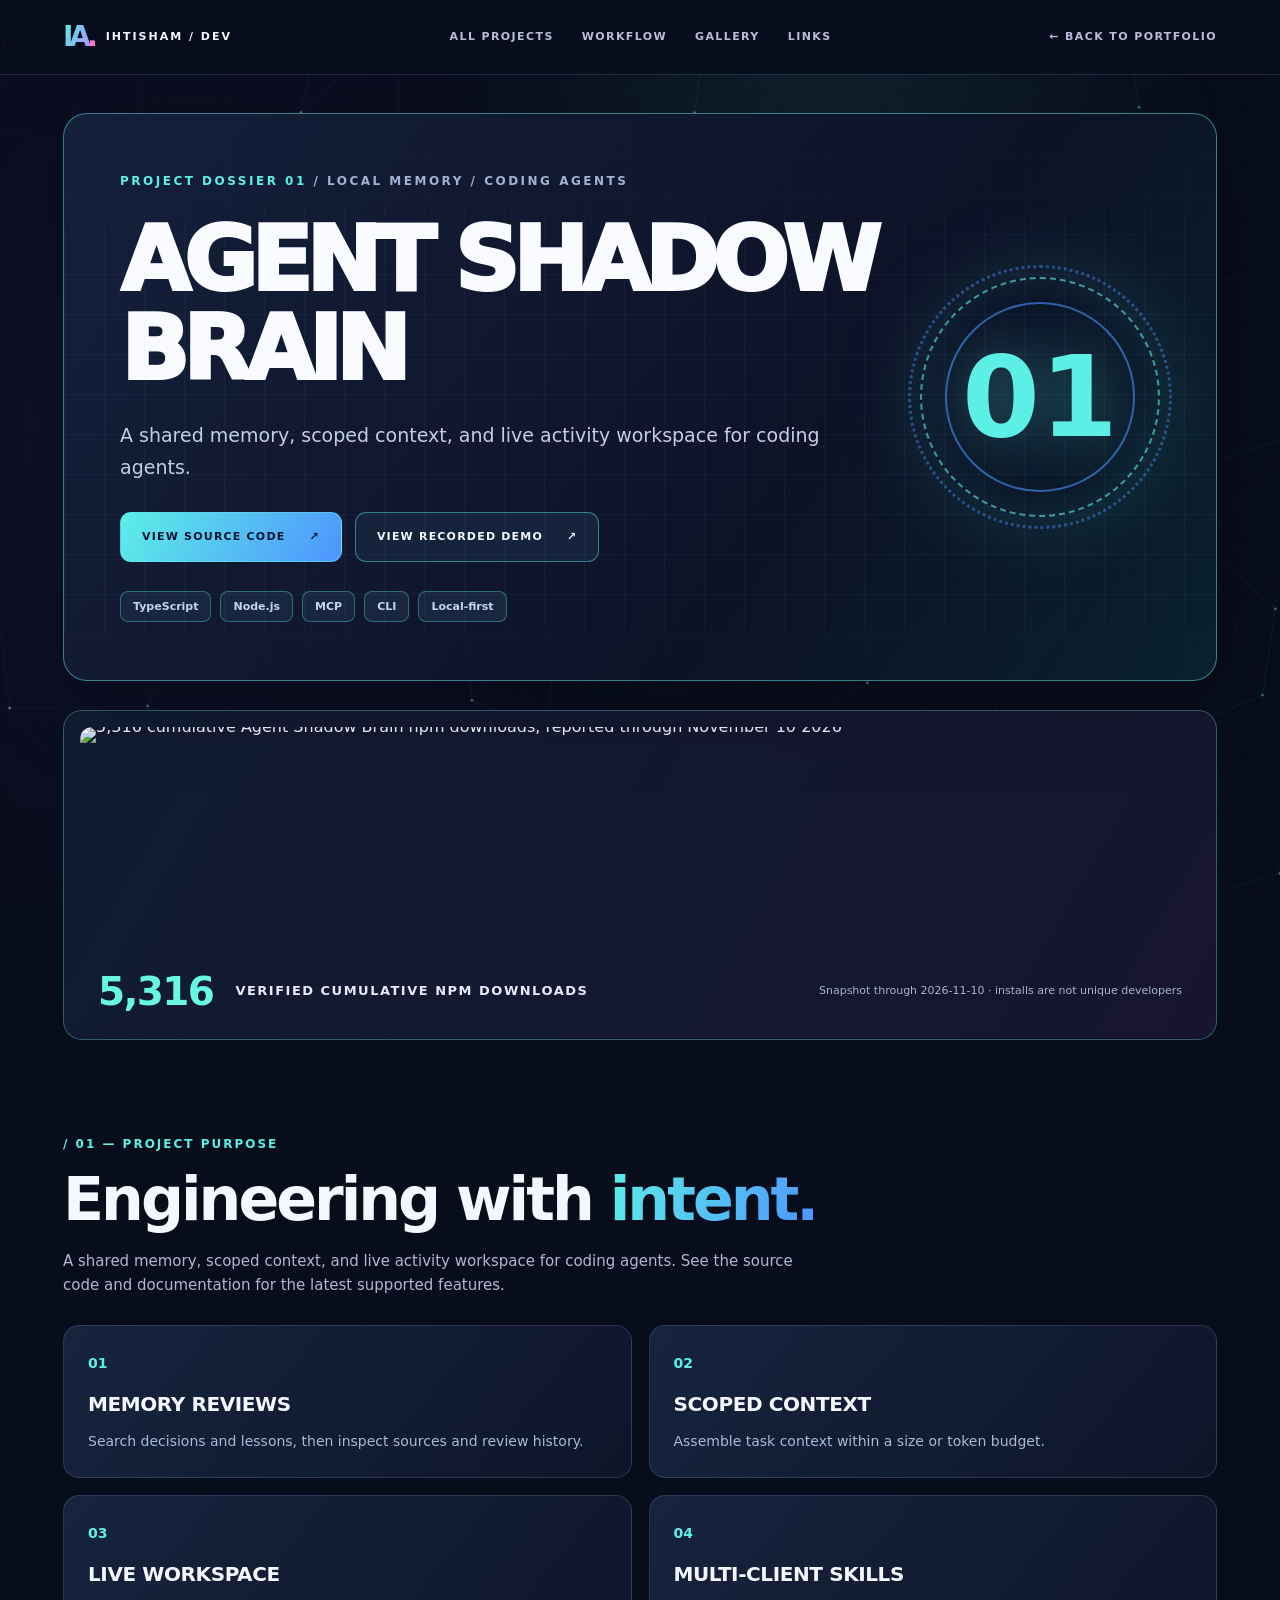
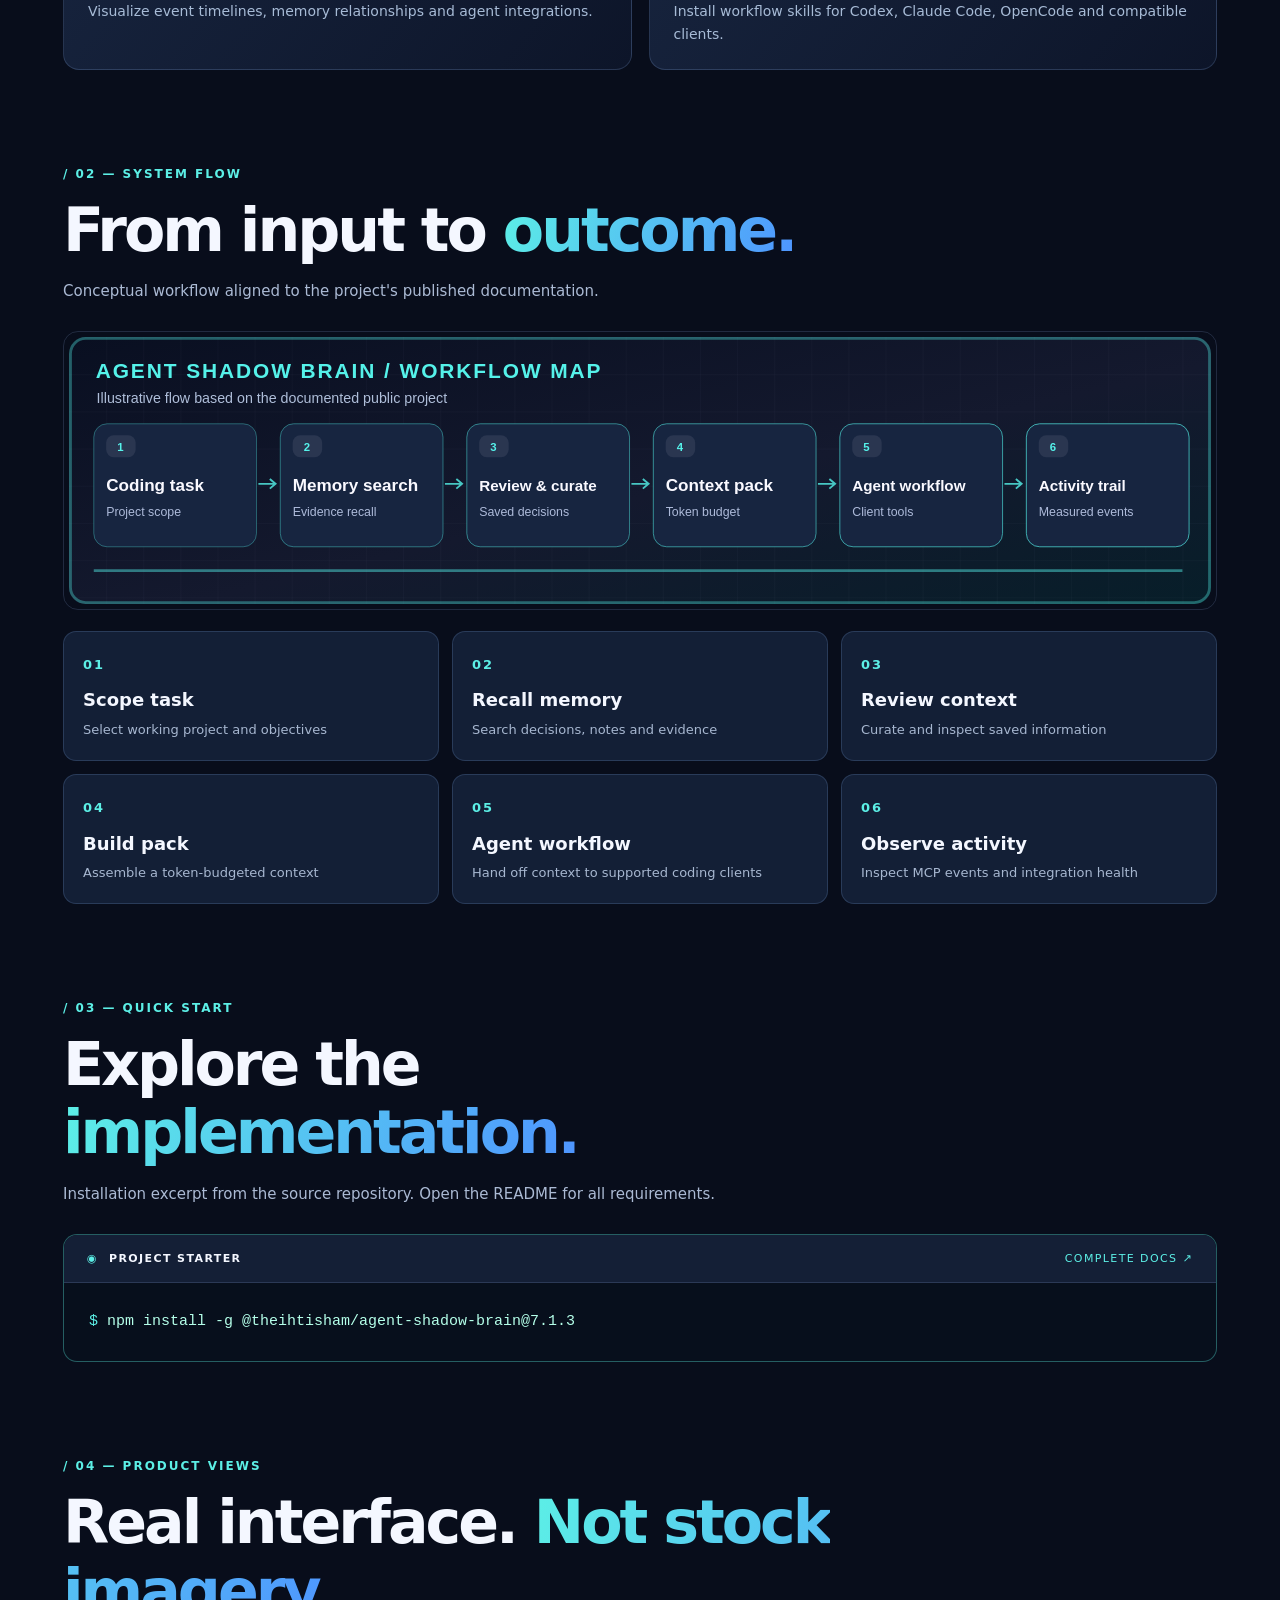
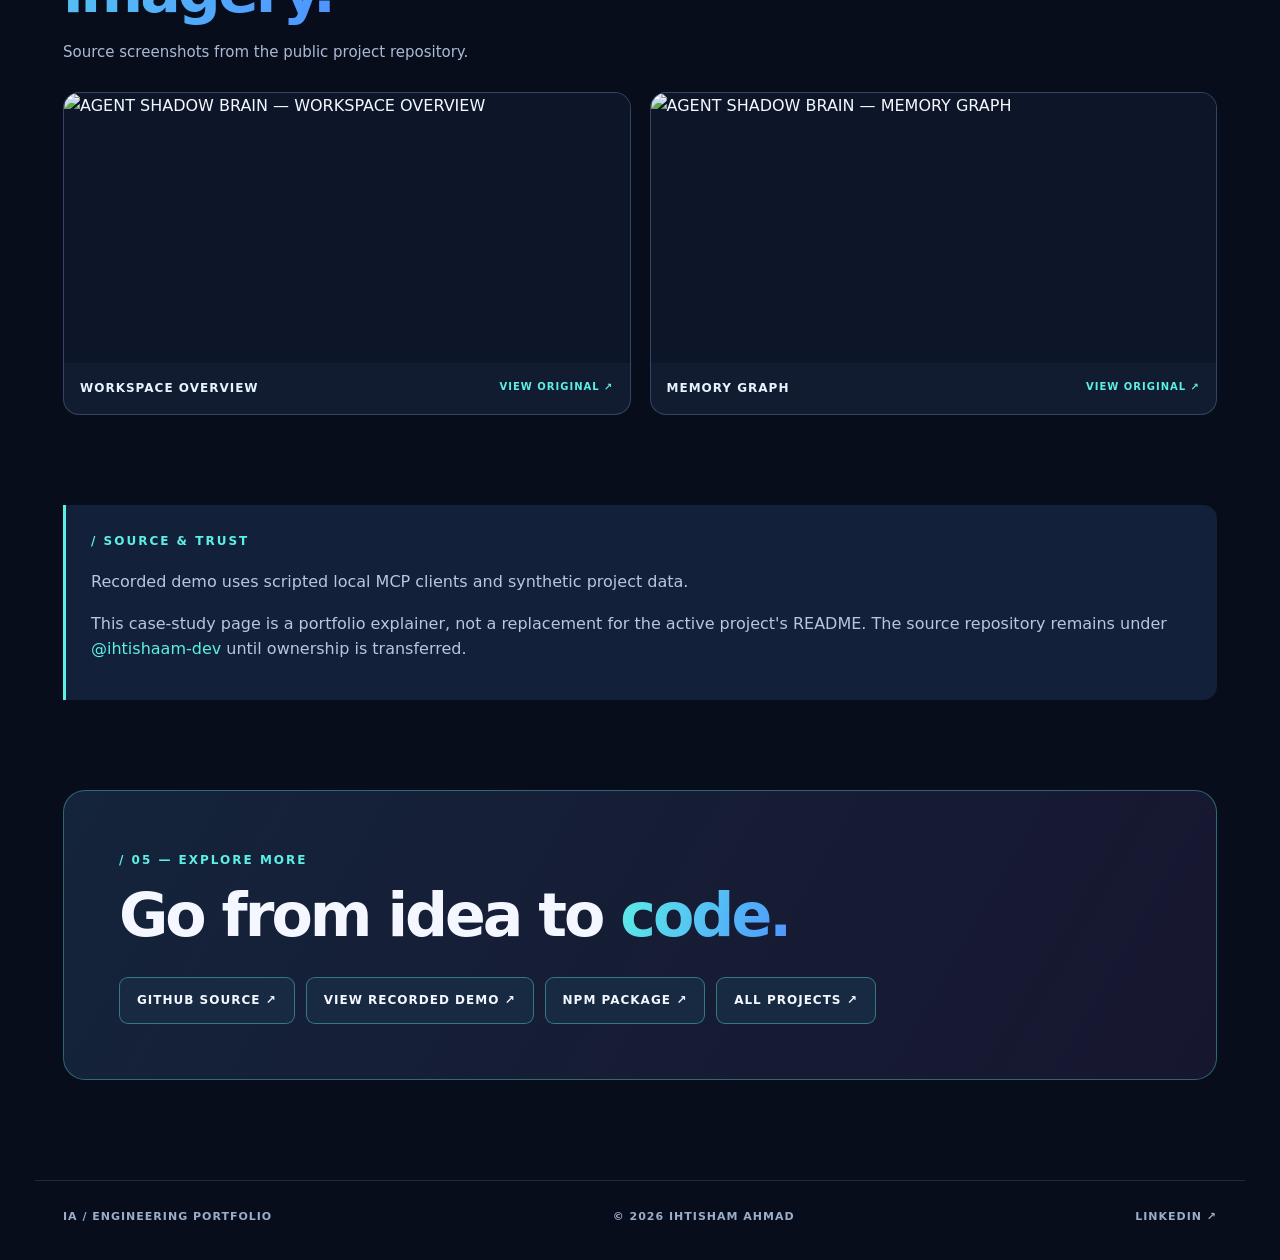
==== commit dbed5c38: "feat: bring verified 5K+ Agent Shadow Brain npm milestone into project case study" ====
--- a/docs/projects/agent-shadow-brain.html
+++ b/docs/projects/agent-shadow-brain.html
@@ -5,6 +5,10 @@
 <header class="case-header"><div class="shell case-header-inner"><a class="brand" href="../index.html"><span class="brand-mark">IA<span>.</span></span><span class="brand-subtitle">IHTISHAM / DEV</span></a><nav aria-label="Case study"><a href="../index.html#work">ALL PROJECTS</a><a href="#workflow">WORKFLOW</a><a href="#gallery">GALLERY</a><a href="#contact">LINKS</a></nav><a class="case-header-back" href="../index.html#work">← BACK TO PORTFOLIO</a></div></header>
 <main id="case-main" class="case-shell shell">
 <section class="case-hero"><div class="case-hero-lines" aria-hidden="true"></div><div class="case-hero-copy"><div class="case-eyebrow"><span>PROJECT DOSSIER 01</span><b> / LOCAL MEMORY / CODING AGENTS</b></div><h1>AGENT SHADOW BRAIN</h1><p class="case-lead">A shared memory, scoped context, and live activity workspace for coding agents.</p><div class="case-actions"><a class="case-btn case-btn-primary" href="https://github.com/ihtishaam-dev/agent-shadow-brain" target="_blank" rel="noopener noreferrer">VIEW SOURCE CODE <span>↗</span></a><a class="case-btn case-btn-outline" href="https://github.com/ihtishaam-dev/agent-shadow-brain/releases/tag/v7.1.3" target="_blank" rel="noopener noreferrer">VIEW RECORDED DEMO <span>↗</span></a></div><div class="case-tech"><span>TypeScript</span><span>Node.js</span><span>MCP</span><span>CLI</span><span>Local-first</span></div></div><div class="case-hero-symbol" aria-hidden="true"><span>01</span><div class="case-circuits"></div></div></section>
+<section class="case-impact" aria-label="Verified npm package downloads">
+  <a class="case-impact-art" href="https://www.npmjs.com/package/@theihtisham/agent-shadow-brain" target="_blank" rel="noopener noreferrer"><img src="../assets/npm-milestone.svg" width="1200" height="236" alt="5,316 cumulative Agent Shadow Brain npm downloads, reported through November 10 2026"></a>
+  <div class="case-impact-label"><strong id="case-npm-total">5,316</strong><span>VERIFIED CUMULATIVE NPM DOWNLOADS</span><small id="case-npm-asof">Snapshot through 2026-11-10 · installs are not unique developers</small></div>
+</section>
 <section class="case-section"><div class="case-section-heading"><span class="case-kicker">/ 01 — PROJECT PURPOSE</span><h2>Engineering with <em>intent.</em></h2><p>A shared memory, scoped context, and live activity workspace for coding agents. See the source code and documentation for the latest supported features.</p></div><div class="case-features"><article class="case-feature"><span class="case-feature-no">01</span><h3>MEMORY REVIEWS</h3><p>Search decisions and lessons, then inspect sources and review history.</p></article><article class="case-feature"><span class="case-feature-no">02</span><h3>SCOPED CONTEXT</h3><p>Assemble task context within a size or token budget.</p></article><article class="case-feature"><span class="case-feature-no">03</span><h3>LIVE WORKSPACE</h3><p>Visualize event timelines, memory relationships and agent integrations.</p></article><article class="case-feature"><span class="case-feature-no">04</span><h3>MULTI-CLIENT SKILLS</h3><p>Install workflow skills for Codex, Claude Code, OpenCode and compatible clients.</p></article></div></section>
 <section class="case-section" id="workflow"><div class="case-section-heading"><span class="case-kicker">/ 02 — SYSTEM FLOW</span><h2>From input to <em>outcome.</em></h2><p>Conceptual workflow aligned to the project's published documentation.</p></div><a class="case-workflow-image" href="../assets/flow-agent-shadow-brain.svg" target="_blank" rel="noopener noreferrer" aria-label="Open detailed workflow image"><img src="../assets/flow-agent-shadow-brain.svg" alt="Agent Shadow Brain workflow illustration" width="1200" height="280" loading="lazy"></a><div class="case-step-grid"><div class="case-step"><span>01</span><h3>Scope task</h3><p>Select working project and objectives</p></div><div class="case-step"><span>02</span><h3>Recall memory</h3><p>Search decisions, notes and evidence</p></div><div class="case-step"><span>03</span><h3>Review context</h3><p>Curate and inspect saved information</p></div><div class="case-step"><span>04</span><h3>Build pack</h3><p>Assemble a token-budgeted context</p></div><div class="case-step"><span>05</span><h3>Agent workflow</h3><p>Hand off context to supported coding clients</p></div><div class="case-step"><span>06</span><h3>Observe activity</h3><p>Inspect MCP events and integration health</p></div></div></section>
 <section class="case-section case-code" id="technology"><div class="case-section-heading"><span class="case-kicker">/ 03 — QUICK START</span><h2>Explore the <em>implementation.</em></h2><p>Installation excerpt from the source repository. Open the README for all requirements.</p></div><div class="case-terminal"><div class="case-terminal-top"><span>◉</span><b>PROJECT STARTER</b><a href="https://github.com/ihtishaam-dev/agent-shadow-brain/tree/main/docs" target="_blank" rel="noopener noreferrer">COMPLETE DOCS ↗</a></div><pre><code>npm install -g @theihtisham/agent-shadow-brain@7.1.3</code></pre></div></section>
--- a/docs/case.css
+++ b/docs/case.css
@@ -5,4 +5,16 @@
 .case-section{margin:90px 0 0;padding:0}.case-section-heading{max-width:810px;margin-bottom:28px}.case-kicker{font-size:12px;font-weight:900;letter-spacing:2px;color:var(--accent)}.case-section-heading h2,.case-contact h2{font-size:clamp(2.4rem,4.7vw,4rem);line-height:1.14;letter-spacing:-.05em;margin:10px 0 12px}.case-section-heading h2 em,.case-contact h2 em{font-style:normal;background:linear-gradient(110deg,var(--accent),var(--accent2));color:transparent;background-clip:text}.case-section-heading>p{font-size:15px;color:#abbad4;max-width:730px}.case-features{display:grid;grid-template-columns:repeat(2,minmax(0,1fr));gap:17px}.case-feature{background:linear-gradient(130deg,#17243e,#0d1529);border:1px solid rgba(141,177,231,.2);padding:24px;border-radius:16px;transition:transform .3s,border-color .3s}.case-feature:hover{transform:translateY(-5px);border-color:var(--accent)}.case-feature-no{font-size:14px;color:var(--accent);font-weight:800}.case-feature h3{font-size:20px;margin:13px 0 10px;letter-spacing:-.4px}.case-feature p{font-size:14px;color:#a7bbd6;margin:0}.case-workflow-image{display:block;padding:5px;border-radius:15px;border:1px solid var(--line);transition:border-color .3s}.case-workflow-image:hover{border-color:var(--accent)}.case-workflow-image img{display:block;width:100%;height:auto;border-radius:12px}.case-step-grid{display:grid;grid-template-columns:repeat(3,minmax(0,1fr));gap:13px;margin-top:21px}.case-step{background:#131f36;border:1px solid rgba(132,172,230,.2);border-radius:13px;padding:19px;transition:transform .3s,border-color .3s}.case-step:hover{transform:translateY(-4px);border-color:var(--accent)}.case-step>span{color:var(--accent);font-size:13px;letter-spacing:2px;font-weight:850}.case-step h3{margin:10px 0 5px;font-size:18px}.case-step p{margin:0;font-size:13px;color:#a7b7d0}.case-terminal{overflow:hidden;border:1px solid color-mix(in srgb,var(--accent) 35%,transparent);border-radius:14px;background:#070f1c}.case-terminal-top{background:#141f36;border-bottom:1px solid var(--line);padding:15px 23px;display:flex;align-items:center;gap:11px;font-size:11px;letter-spacing:1.4px}.case-terminal-top>span{color:var(--accent)}.case-terminal-top a{margin-left:auto;color:var(--accent)}.case-terminal pre{overflow:auto;padding:27px 25px;margin:0;color:#b4ffe9;font-size:15px;font-family:ui-monospace,SFMono-Regular,Consolas,monospace}.case-terminal pre::before{content:"$ ";color:var(--accent)}
 .case-gallery-grid{display:grid;grid-template-columns:repeat(2,minmax(0,1fr));gap:19px}.case-shot{position:relative;overflow:hidden;border:1px solid rgba(145,180,225,.27);border-radius:16px;display:block;background:#111c30;transition:transform .3s,border-color .3s}.case-shot:hover{transform:translateY(-5px);border-color:var(--accent)}.case-shot img{display:block;width:100%;height:270px;object-fit:contain;object-position:center;background:#0d1628}.case-shot>span{display:flex;justify-content:space-between;gap:10px;padding:16px;font-size:12px;color:#e5f4ff;font-weight:850;letter-spacing:1px}.case-shot>span b{font-size:10px;color:var(--accent)}.case-delta{display:grid;grid-template-columns:1fr 54px 1fr;align-items:center;gap:15px;padding:25px;border-radius:17px;background:linear-gradient(90deg,#1e1c3d,#142d3c);border:1px solid rgba(169,136,255,.45)}.case-delta-before,.case-delta-after{background:#151b35;border:1px solid rgba(151,174,231,.3);border-radius:15px;padding:24px;display:grid;gap:8px}.case-delta-before small{color:#ffadc2}.case-delta-after small{color:#a1f2d1}.case-delta strong{font-size:30px;letter-spacing:-.7px}.case-delta span{font-size:14px;color:#b8c7e0}.case-delta-arrow{font-size:32px;text-align:center;color:var(--accent)}.case-delta p{grid-column:1/-1;color:#f0b8da;font-size:13px;margin:7px 0 0}.case-note{border-left:3px solid var(--accent);background:#132039;border-radius:0 14px 14px 0;padding:22px 25px}.case-note p{color:#b9c6dc}.case-note a{color:var(--accent)}.case-contact{margin:90px 0 100px;padding:55px;background:linear-gradient(120deg,#14243b,#17162f);border:1px solid color-mix(in srgb,var(--accent) 35%,transparent);border-radius:22px}.case-cta-links{display:flex;flex-wrap:wrap;gap:11px;margin-top:27px}.case-cta-links a{background:#172a41;border:1px solid color-mix(in srgb,var(--accent) 40%,transparent);padding:13px 17px;border-radius:9px;font-size:12px;font-weight:800;letter-spacing:1px;transition:transform .25s}.case-cta-links a:hover{transform:translateY(-3px);background:#20354d}.case-footer{border-top:1px solid var(--line);padding-top:27px;padding-bottom:34px;display:flex;justify-content:space-between;gap:20px;color:#9aaec9;font-size:11px;font-weight:800;letter-spacing:1px}.case-footer a:hover{color:var(--accent)}@keyframes case-hover{50%{transform:translateY(-8px)}}@keyframes case-spin{to{transform:rotate(360deg)}}
 @media(max-width:960px){.case-hero{grid-template-columns:1fr;min-height:0}.case-hero-symbol{position:absolute;right:-80px;bottom:-100px;opacity:.24}.case-hero-copy{position:relative;z-index:2}}@media(max-width:700px){.case-header-inner nav{display:none}.case-hero{padding:41px 28px}.case-hero h1{font-size:clamp(3.1rem,9vw,5rem)}.case-features,.case-gallery-grid{grid-template-columns:1fr}.case-step-grid{grid-template-columns:repeat(2,minmax(0,1fr))}.case-gallery-grid img{height:240px}.case-section{margin-top:72px}.case-contact{padding:35px 25px}.case-footer{flex-direction:column}.case-delta{grid-template-columns:1fr}.case-delta-arrow{transform:rotate(90deg)}.case-delta p{grid-column:1}}@media(max-width:450px){.case-step-grid{grid-template-columns:1fr}.case-actions{flex-direction:column;align-items:stretch}.case-btn{justify-content:space-between}.case-hero h1{font-size:3.3rem}.case-tech span{font-size:10px}.case-section-heading h2{font-size:2.5rem}}
-@media(prefers-reduced-motion:reduce){.case-page *{animation:none!important;transition:none!important}.case-cursor{display:none}}+@media(prefers-reduced-motion:reduce){.case-page *{animation:none!important;transition:none!important}.case-cursor{display:none}}
+
+/* Verifiable project impact — typography stays inside the same dark visual system. */
+.case-impact{display:grid;gap:12px;margin-top:29px;background:linear-gradient(120deg,#101c32,#17142f);border:1px solid rgba(110,231,230,.34);border-radius:19px;padding:16px;overflow:hidden}
+.case-impact-art{display:block;border-radius:12px;overflow:hidden;line-height:0}
+.case-impact-art img{display:block;width:100%;height:auto;transition:transform .3s}
+.case-impact-art:hover img{transform:scale(1.008)}
+.case-impact-label{display:flex;align-items:center;gap:22px;padding:12px 18px}
+.case-impact-label strong{font-size:39px;letter-spacing:-1.6px;color:#68f7e4;line-height:1}
+.case-impact-label span{font-size:13px;letter-spacing:1.5px;color:#e7e9ff;font-weight:850}
+.case-impact-label small{margin-left:auto;color:#a5b5cd;font-size:11px}
+@media(max-width:800px){.case-impact-label{display:grid;grid-template-columns:auto 1fr;gap:7px}.case-impact-label small{margin:0;grid-column:1/-1}}
+@media(prefers-reduced-motion:reduce){.case-impact-art img{transition:none!important}}
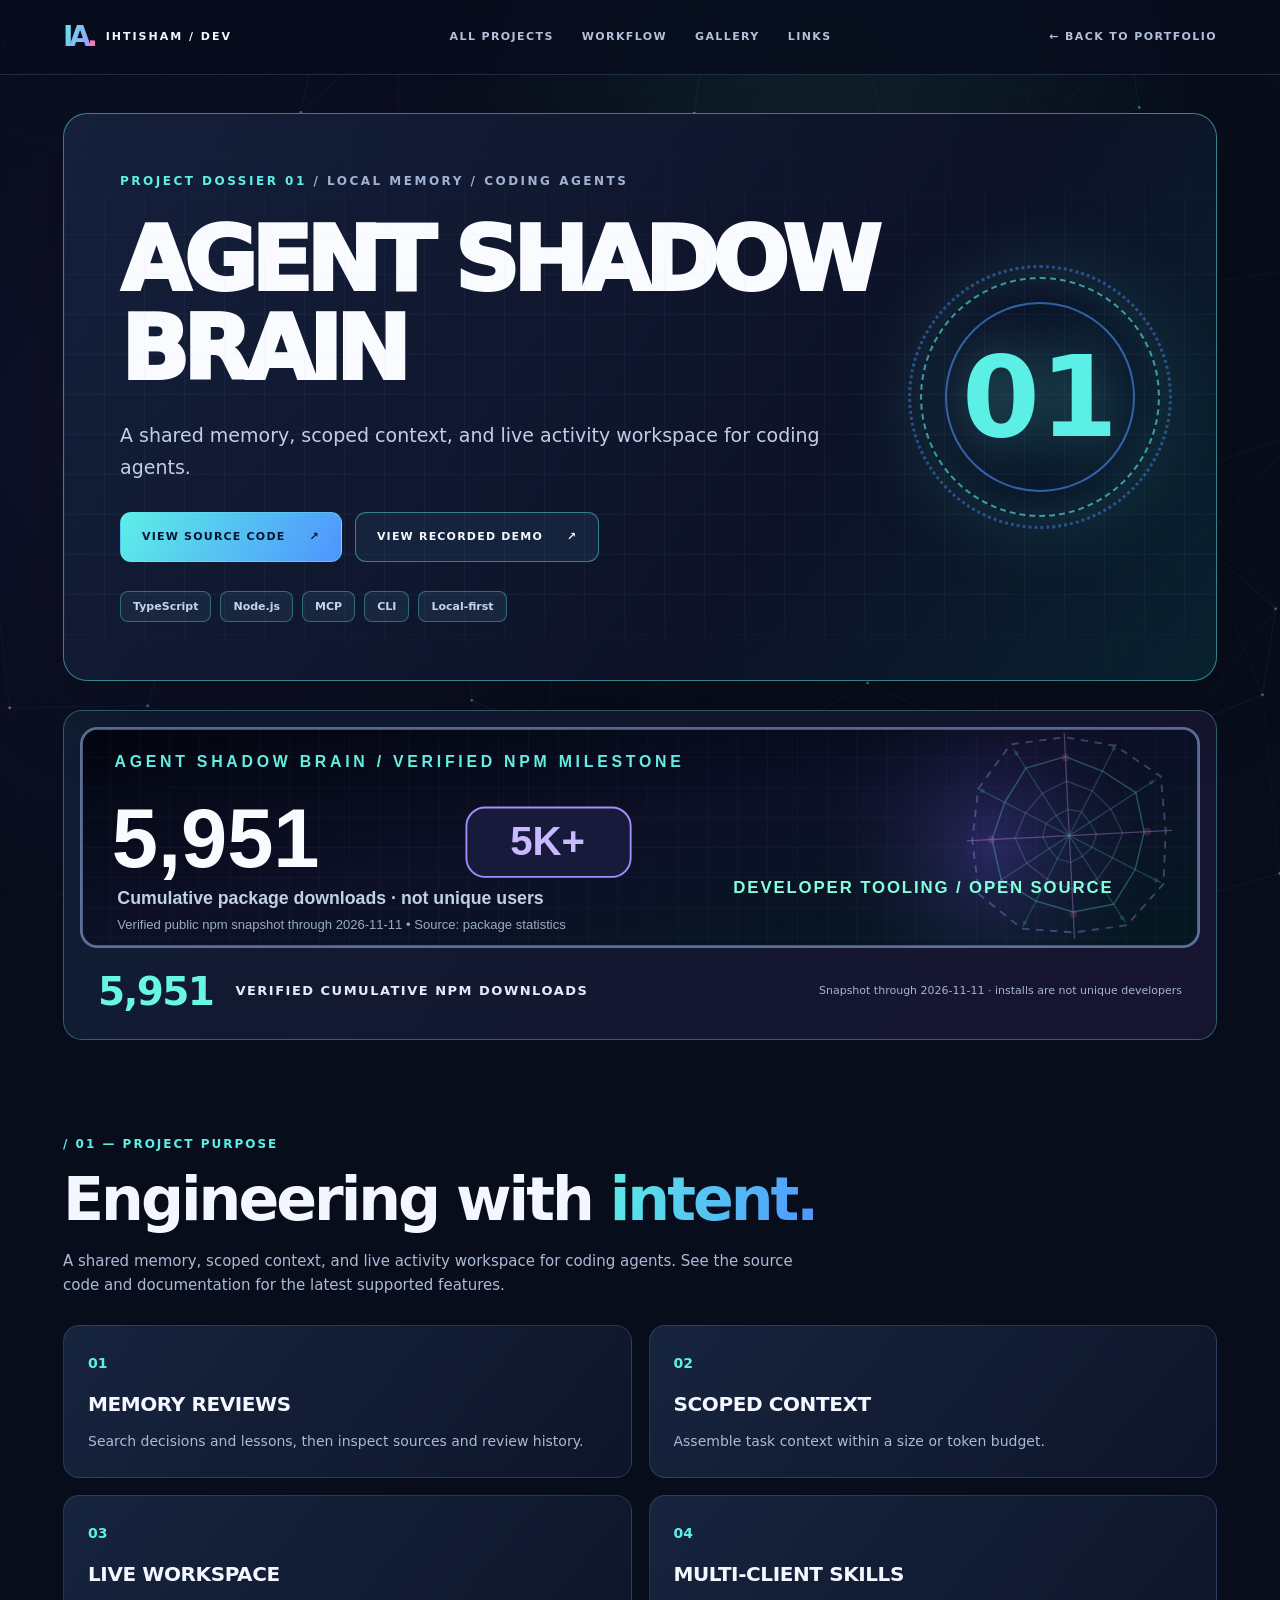
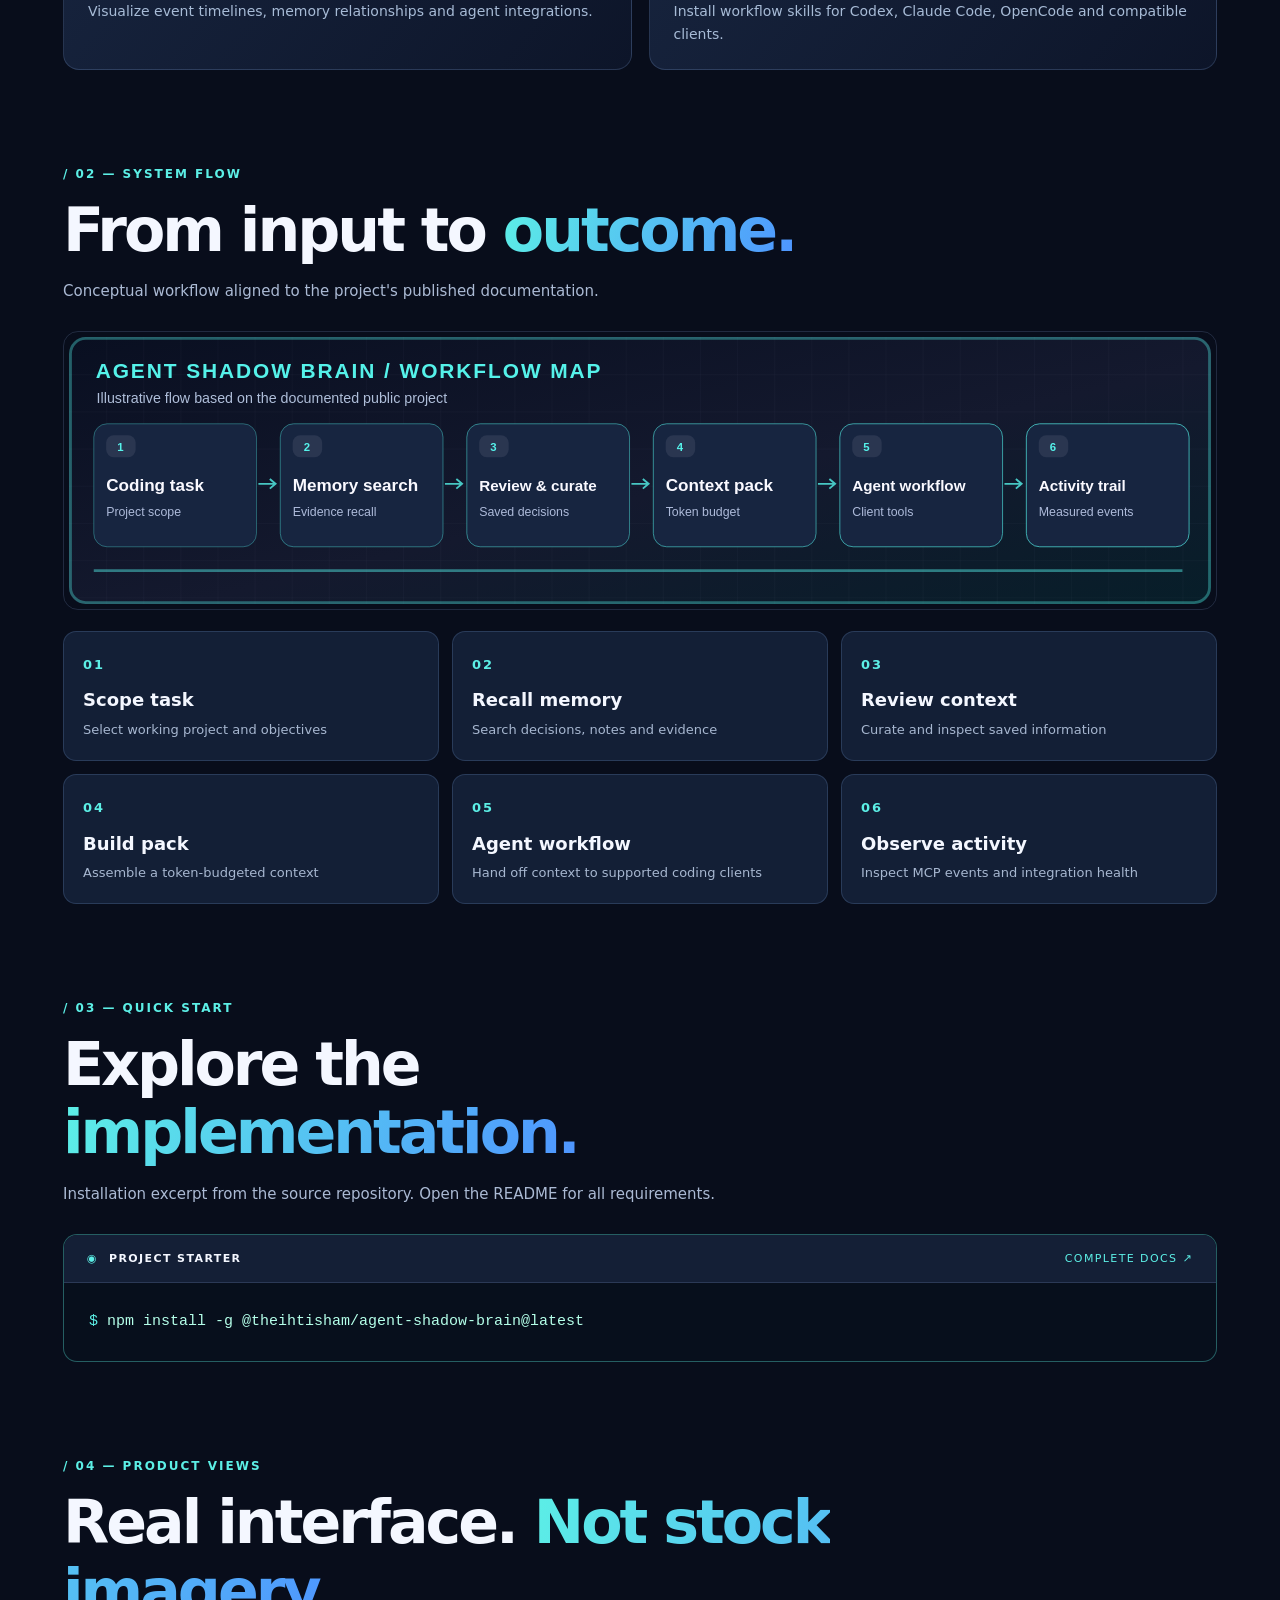
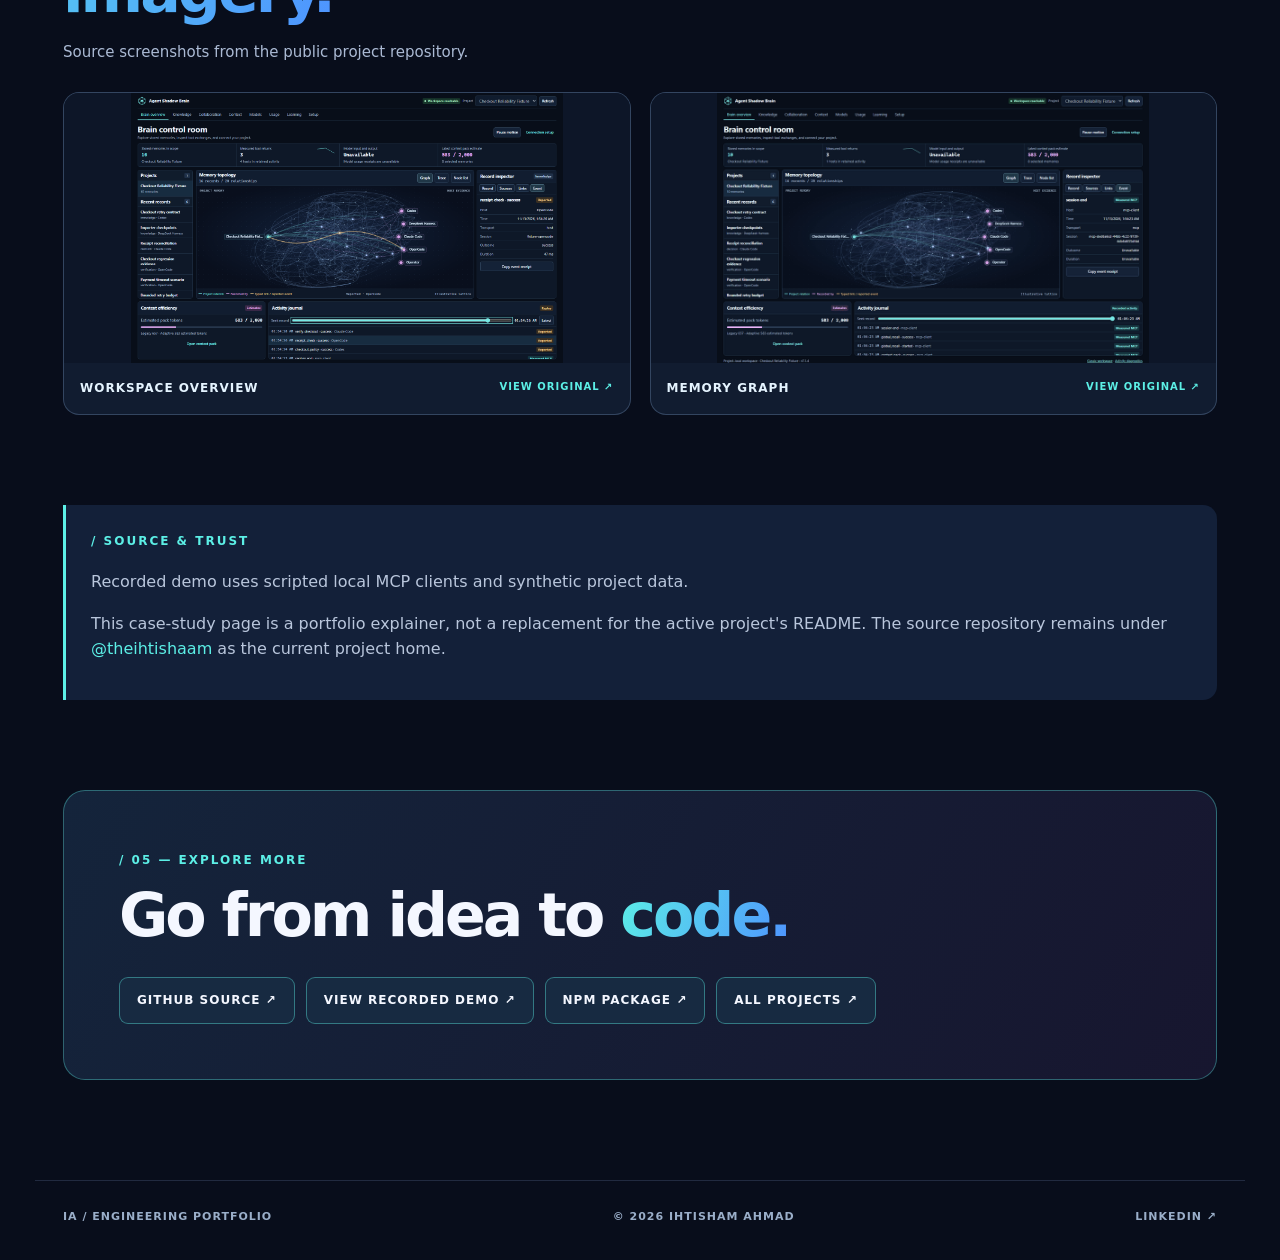
==== commit dd68e101: "Redesign profile around Agent Brain and ExactWork Skills" ====
--- a/docs/projects/agent-shadow-brain.html
+++ b/docs/projects/agent-shadow-brain.html
@@ -4,16 +4,16 @@
 <a class="skip-link" href="#case-main">Skip to project</a><canvas id="spider-web" aria-hidden="true"></canvas><div class="case-cursor" aria-hidden="true"></div><div class="grain" aria-hidden="true"></div><div id="reading-progress" aria-hidden="true"></div>
 <header class="case-header"><div class="shell case-header-inner"><a class="brand" href="../index.html"><span class="brand-mark">IA<span>.</span></span><span class="brand-subtitle">IHTISHAM / DEV</span></a><nav aria-label="Case study"><a href="../index.html#work">ALL PROJECTS</a><a href="#workflow">WORKFLOW</a><a href="#gallery">GALLERY</a><a href="#contact">LINKS</a></nav><a class="case-header-back" href="../index.html#work">← BACK TO PORTFOLIO</a></div></header>
 <main id="case-main" class="case-shell shell">
-<section class="case-hero"><div class="case-hero-lines" aria-hidden="true"></div><div class="case-hero-copy"><div class="case-eyebrow"><span>PROJECT DOSSIER 01</span><b> / LOCAL MEMORY / CODING AGENTS</b></div><h1>AGENT SHADOW BRAIN</h1><p class="case-lead">A shared memory, scoped context, and live activity workspace for coding agents.</p><div class="case-actions"><a class="case-btn case-btn-primary" href="https://github.com/ihtishaam-dev/agent-shadow-brain" target="_blank" rel="noopener noreferrer">VIEW SOURCE CODE <span>↗</span></a><a class="case-btn case-btn-outline" href="https://github.com/ihtishaam-dev/agent-shadow-brain/releases/tag/v7.1.3" target="_blank" rel="noopener noreferrer">VIEW RECORDED DEMO <span>↗</span></a></div><div class="case-tech"><span>TypeScript</span><span>Node.js</span><span>MCP</span><span>CLI</span><span>Local-first</span></div></div><div class="case-hero-symbol" aria-hidden="true"><span>01</span><div class="case-circuits"></div></div></section>
+<section class="case-hero"><div class="case-hero-lines" aria-hidden="true"></div><div class="case-hero-copy"><div class="case-eyebrow"><span>PROJECT DOSSIER 01</span><b> / LOCAL MEMORY / CODING AGENTS</b></div><h1>AGENT SHADOW BRAIN</h1><p class="case-lead">A shared memory, scoped context, and live activity workspace for coding agents.</p><div class="case-actions"><a class="case-btn case-btn-primary" href="https://github.com/theihtishaam/agents-brain" target="_blank" rel="noopener noreferrer">VIEW SOURCE CODE <span>↗</span></a><a class="case-btn case-btn-outline" href="https://github.com/theihtishaam/agents-brain#readme" target="_blank" rel="noopener noreferrer">VIEW RECORDED DEMO <span>↗</span></a></div><div class="case-tech"><span>TypeScript</span><span>Node.js</span><span>MCP</span><span>CLI</span><span>Local-first</span></div></div><div class="case-hero-symbol" aria-hidden="true"><span>01</span><div class="case-circuits"></div></div></section>
 <section class="case-impact" aria-label="Verified npm package downloads">
   <a class="case-impact-art" href="https://www.npmjs.com/package/@theihtisham/agent-shadow-brain" target="_blank" rel="noopener noreferrer"><img src="../assets/npm-milestone.svg" width="1200" height="236" alt="5,316 cumulative Agent Shadow Brain npm downloads, reported through November 10 2026"></a>
   <div class="case-impact-label"><strong id="case-npm-total">5,316</strong><span>VERIFIED CUMULATIVE NPM DOWNLOADS</span><small id="case-npm-asof">Snapshot through 2026-11-10 · installs are not unique developers</small></div>
 </section>
 <section class="case-section"><div class="case-section-heading"><span class="case-kicker">/ 01 — PROJECT PURPOSE</span><h2>Engineering with <em>intent.</em></h2><p>A shared memory, scoped context, and live activity workspace for coding agents. See the source code and documentation for the latest supported features.</p></div><div class="case-features"><article class="case-feature"><span class="case-feature-no">01</span><h3>MEMORY REVIEWS</h3><p>Search decisions and lessons, then inspect sources and review history.</p></article><article class="case-feature"><span class="case-feature-no">02</span><h3>SCOPED CONTEXT</h3><p>Assemble task context within a size or token budget.</p></article><article class="case-feature"><span class="case-feature-no">03</span><h3>LIVE WORKSPACE</h3><p>Visualize event timelines, memory relationships and agent integrations.</p></article><article class="case-feature"><span class="case-feature-no">04</span><h3>MULTI-CLIENT SKILLS</h3><p>Install workflow skills for Codex, Claude Code, OpenCode and compatible clients.</p></article></div></section>
 <section class="case-section" id="workflow"><div class="case-section-heading"><span class="case-kicker">/ 02 — SYSTEM FLOW</span><h2>From input to <em>outcome.</em></h2><p>Conceptual workflow aligned to the project's published documentation.</p></div><a class="case-workflow-image" href="../assets/flow-agent-shadow-brain.svg" target="_blank" rel="noopener noreferrer" aria-label="Open detailed workflow image"><img src="../assets/flow-agent-shadow-brain.svg" alt="Agent Shadow Brain workflow illustration" width="1200" height="280" loading="lazy"></a><div class="case-step-grid"><div class="case-step"><span>01</span><h3>Scope task</h3><p>Select working project and objectives</p></div><div class="case-step"><span>02</span><h3>Recall memory</h3><p>Search decisions, notes and evidence</p></div><div class="case-step"><span>03</span><h3>Review context</h3><p>Curate and inspect saved information</p></div><div class="case-step"><span>04</span><h3>Build pack</h3><p>Assemble a token-budgeted context</p></div><div class="case-step"><span>05</span><h3>Agent workflow</h3><p>Hand off context to supported coding clients</p></div><div class="case-step"><span>06</span><h3>Observe activity</h3><p>Inspect MCP events and integration health</p></div></div></section>
-<section class="case-section case-code" id="technology"><div class="case-section-heading"><span class="case-kicker">/ 03 — QUICK START</span><h2>Explore the <em>implementation.</em></h2><p>Installation excerpt from the source repository. Open the README for all requirements.</p></div><div class="case-terminal"><div class="case-terminal-top"><span>◉</span><b>PROJECT STARTER</b><a href="https://github.com/ihtishaam-dev/agent-shadow-brain/tree/main/docs" target="_blank" rel="noopener noreferrer">COMPLETE DOCS ↗</a></div><pre><code>npm install -g @theihtisham/agent-shadow-brain@7.1.3</code></pre></div></section>
-<section class="case-section case-gallery" id="gallery"><div class="case-section-heading"><span class="case-kicker">/ 04 — PRODUCT VIEWS</span><h2>Real interface. <em>Not stock imagery.</em></h2><p>Source screenshots from the public project repository.</p></div><div class="case-gallery-grid"><a class="case-shot" href="https://raw.githubusercontent.com/ihtishaam-dev/agent-shadow-brain/main/docs/assets/workspace-overview-v7.2.png" target="_blank" rel="noopener noreferrer"><img src="https://raw.githubusercontent.com/ihtishaam-dev/agent-shadow-brain/main/docs/assets/workspace-overview-v7.2.png" loading="lazy" alt="AGENT SHADOW BRAIN — WORKSPACE OVERVIEW"><span>WORKSPACE OVERVIEW <b>VIEW ORIGINAL ↗</b></span></a><a class="case-shot" href="https://raw.githubusercontent.com/ihtishaam-dev/agent-shadow-brain/main/docs/assets/workspace-graph-v7.2.png" target="_blank" rel="noopener noreferrer"><img src="https://raw.githubusercontent.com/ihtishaam-dev/agent-shadow-brain/main/docs/assets/workspace-graph-v7.2.png" loading="lazy" alt="AGENT SHADOW BRAIN — MEMORY GRAPH"><span>MEMORY GRAPH <b>VIEW ORIGINAL ↗</b></span></a></div></section>
-<section class="case-section case-note"><span class="case-kicker">/ SOURCE &amp; TRUST</span><p>Recorded demo uses scripted local MCP clients and synthetic project data.</p><p>This case-study page is a portfolio explainer, not a replacement for the active project's README. The source repository remains under <a href="https://github.com/ihtishaam-dev" target="_blank" rel="noopener noreferrer">@ihtishaam-dev</a> until ownership is transferred.</p></section>
-<section class="case-contact" id="contact"><span class="case-kicker">/ 05 — EXPLORE MORE</span><h2>Go from idea to <em>code.</em></h2><div class="case-cta-links"><a href="https://github.com/ihtishaam-dev/agent-shadow-brain" target="_blank" rel="noopener noreferrer">GITHUB SOURCE ↗</a><a href="https://github.com/ihtishaam-dev/agent-shadow-brain/releases/tag/v7.1.3" target="_blank" rel="noopener noreferrer">VIEW RECORDED DEMO ↗</a><a href="https://www.npmjs.com/package/@theihtisham/agent-shadow-brain" target="_blank" rel="noopener noreferrer">NPM PACKAGE ↗</a><a href="../index.html#work">ALL PROJECTS ↗</a></div></section>
+<section class="case-section case-code" id="technology"><div class="case-section-heading"><span class="case-kicker">/ 03 — QUICK START</span><h2>Explore the <em>implementation.</em></h2><p>Installation excerpt from the source repository. Open the README for all requirements.</p></div><div class="case-terminal"><div class="case-terminal-top"><span>◉</span><b>PROJECT STARTER</b><a href="https://github.com/theihtishaam/agents-brain/tree/main/docs" target="_blank" rel="noopener noreferrer">COMPLETE DOCS ↗</a></div><pre><code>npm install -g @theihtisham/agent-shadow-brain@latest</code></pre></div></section>
+<section class="case-section case-gallery" id="gallery"><div class="case-section-heading"><span class="case-kicker">/ 04 — PRODUCT VIEWS</span><h2>Real interface. <em>Not stock imagery.</em></h2><p>Source screenshots from the public project repository.</p></div><div class="case-gallery-grid"><a class="case-shot" href="../../assets/agent-brain-runtime.png" target="_blank" rel="noopener noreferrer"><img src="../../assets/agent-brain-runtime.png" loading="lazy" alt="AGENT SHADOW BRAIN — WORKSPACE OVERVIEW"><span>WORKSPACE OVERVIEW <b>VIEW ORIGINAL ↗</b></span></a><a class="case-shot" href="../../assets/agent-brain-runtime.gif" target="_blank" rel="noopener noreferrer"><img src="../../assets/agent-brain-runtime.gif" loading="lazy" alt="AGENT SHADOW BRAIN — MEMORY GRAPH"><span>MEMORY GRAPH <b>VIEW ORIGINAL ↗</b></span></a></div></section>
+<section class="case-section case-note"><span class="case-kicker">/ SOURCE &amp; TRUST</span><p>Recorded demo uses scripted local MCP clients and synthetic project data.</p><p>This case-study page is a portfolio explainer, not a replacement for the active project's README. The source repository remains under <a href="https://github.com/theihtishaam" target="_blank" rel="noopener noreferrer">@theihtishaam</a> as the current project home.</p></section>
+<section class="case-contact" id="contact"><span class="case-kicker">/ 05 — EXPLORE MORE</span><h2>Go from idea to <em>code.</em></h2><div class="case-cta-links"><a href="https://github.com/theihtishaam/agents-brain" target="_blank" rel="noopener noreferrer">GITHUB SOURCE ↗</a><a href="https://github.com/theihtishaam/agents-brain#readme" target="_blank" rel="noopener noreferrer">VIEW RECORDED DEMO ↗</a><a href="https://www.npmjs.com/package/@theihtisham/agent-shadow-brain" target="_blank" rel="noopener noreferrer">NPM PACKAGE ↗</a><a href="../index.html#work">ALL PROJECTS ↗</a></div></section>
 </main><footer class="case-footer shell"><a href="../index.html">IA / ENGINEERING PORTFOLIO</a><span>© 2026 IHTISHAM AHMAD</span><a href="https://www.linkedin.com/in/ihtishamdeveloper/" target="_blank" rel="noopener noreferrer">LINKEDIN ↗</a></footer>
 </body></html>
--- a/docs/style.css
+++ b/docs/style.css
@@ -72,3 +72,59 @@
 @media(max-width:820px){.impact-strip{grid-template-columns:repeat(2,minmax(0,1fr));margin-top:-20px}.impact-stat:last-child{grid-column:1/-1}}
 @media(max-width:540px){.impact-strip{grid-template-columns:1fr;gap:10px;margin-top:-25px}.impact-stat:last-child{grid-column:auto}.impact-stat{min-height:115px;padding:17px 20px}.impact-stat strong{font-size:36px}}
 @media(prefers-reduced-motion:reduce){#spider-web{opacity:.30}}
+
+
+/* Auto-discovering search/filter catalogue; dark and keyboard accessible */
+.visually-hidden{position:absolute!important;width:1px;height:1px;margin:-1px;padding:0;overflow:hidden;clip:rect(0,0,0,0);border:0;white-space:nowrap}
+.repo-explorer{padding:19px;background:linear-gradient(135deg,#121e35,#090f20);border:1px solid rgba(114,228,229,.36);border-radius:20px;box-shadow:0 25px 75px rgba(0,0,0,.24)}
+.repo-explorer-head{display:flex;align-items:center;justify-content:space-between;margin-bottom:16px;border-bottom:1px solid rgba(122,165,221,.15);padding:0 2px 13px}
+.repo-explorer-kicker{font-size:11px;color:#8aece5;font-weight:850;letter-spacing:2px}
+.repo-explorer-light{color:#61eec3;animation:pulse 3s ease-in-out infinite;font-size:13px}
+.repo-toolbar{display:flex;justify-content:space-between;gap:12px;flex-wrap:wrap;align-items:center}
+.repo-filter-group{display:flex;flex-wrap:wrap;gap:7px}
+.repo-filter{font-family:inherit;background:#0e1d35;color:#b7cbe5;border:1px solid rgba(124,168,217,.28);border-radius:10px;cursor:pointer;font-size:11px;font-weight:780;letter-spacing:.8px;padding:11px 13px;transition:background .2s,border-color .2s,transform .2s}
+.repo-filter:hover{transform:translateY(-2px);border-color:#81f4f0}
+.repo-filter.is-active{background:linear-gradient(115deg,#11616c,#443280);border-color:#83f3ea;color:white}
+.repo-controls{display:flex;flex-wrap:wrap;gap:9px;align-items:center}
+.repo-search-wrap{display:flex;align-items:center;gap:9px;border-radius:10px;background:#08172a;border:1px solid rgba(136,179,228,.34);padding:0 11px;min-height:44px}
+.repo-search-wrap:focus-within{border-color:#73f2e7;box-shadow:0 0 0 3px rgba(111,249,235,.08)}
+.repo-search-icon{font-size:24px;line-height:1;color:#7cf3e6}
+#repo-search{background:transparent;border:0;outline:none;color:#e4f4ff;width:min(230px,36vw);font:inherit;font-size:12px;min-height:42px}
+#repo-search::placeholder{color:#8394af}
+#repo-sort{font:inherit;font-size:11px;letter-spacing:.6px;font-weight:750;color:#dfedfc;border:1px solid rgba(136,179,228,.34);padding:11px;border-radius:10px;background:#08172a}
+.repo-result-summary{color:#9eaccb;font-size:11px;font-weight:650;letter-spacing:1px;margin:16px 0}
+.repo-grid{grid-template-columns:repeat(2,minmax(0,1fr))}
+.repo-item{min-height:160px;position:relative;background:linear-gradient(125deg,#162945,#10182d 78%);border:1px solid rgba(111,168,216,.32);padding:21px;border-radius:14px;box-shadow:none;transition:transform .25s,border-color .25s,box-shadow .25s}
+.repo-item:hover{border-color:#6af3e2;box-shadow:0 18px 40px rgba(6,15,42,.35)}
+.repo-item::before{content:"";position:absolute;left:0;top:0;bottom:0;width:3px;background:linear-gradient(#5ef4e9,#858eff);border-radius:2px}
+.repo-featured::before{background:linear-gradient(#a28bff,#ff74ba)}
+.repo-tag{display:inline-block;padding:4px 10px;margin-bottom:12px;border-radius:7px;background:#19334b;border:1px solid rgba(105,238,234,.28);font-size:9px;letter-spacing:1px;font-weight:800;color:#82f4e7}
+.repo-featured .repo-tag{background:#2a254a;color:#d5b8ff;border-color:rgba(192,149,246,.3)}
+.repo-name{font-size:19px;letter-spacing:-.4px;display:block;overflow-wrap:anywhere}
+.repo-desc{margin-top:8px;font-size:13px;line-height:1.5;color:#b2c5df}
+.repo-meta{margin-top:15px;gap:14px;color:#73e5d8;font-size:10px;font-weight:750;letter-spacing:.3px}
+.repo-date{color:#bbaaff}.repo-external{position:absolute;top:18px;right:18px;color:#a8b4ff;font-weight:900;font-size:17px}
+.repo-empty{grid-column:1/-1;border:1px dashed rgba(138,179,228,.4);border-radius:13px;padding:32px;text-align:center;background:#101b32;color:#adc1d8}
+.repo-show-more{display:block;margin:20px auto 0;padding:13px 26px;background:linear-gradient(120deg,#154a5a,#392b71);border:1px solid #60e9e3;border-radius:11px;color:white;font-size:11px;font-weight:850;letter-spacing:1.1px;cursor:pointer}
+.repo-show-more:hover{filter:brightness(1.18)}.repo-show-more[hidden]{display:none}
+@media(max-width:810px){.repo-toolbar{flex-direction:column;align-items:stretch}.repo-controls{width:100%}.repo-search-wrap{flex:1}#repo-search{width:100%}}
+@media(max-width:540px){.repo-explorer{padding:12px}.repo-filter-group{display:grid;grid-template-columns:1fr 1fr}.repo-filter-group .repo-filter:first-child{grid-column:1/-1}.repo-controls{display:grid;grid-template-columns:1fr}#repo-sort{width:100%}.repo-grid{grid-template-columns:1fr}.repo-explorer-kicker{font-size:9px}}
+
+
+/* Navigation upgrades: native dark mobile menu and simple back-to-top control */
+.mobile-menu-button{display:none;align-items:center;justify-content:center;width:42px;height:41px;border:1px solid rgba(117,211,228,.38);border-radius:11px;background:#102437;color:#75f4e9;font-size:21px;cursor:pointer}
+.mobile-menu-button:hover{border-color:#94eefa;background:#1b3151}
+.mobile-menu{display:block;position:absolute;top:100%;left:0;right:0;background:rgba(6,11,24,.98);border-bottom:1px solid rgba(119,211,227,.27);box-shadow:0 18px 48px rgba(0,0,0,.48);backdrop-filter:blur(20px);z-index:45}
+.mobile-menu[hidden]{display:none!important}
+.mobile-menu-inner{display:grid;grid-template-columns:repeat(2,1fr);gap:7px;padding-top:15px;padding-bottom:19px}
+.mobile-menu-inner a{display:block;padding:13px 14px;border:1px solid rgba(121,169,227,.18);border-radius:10px;background:linear-gradient(110deg,#13223a,#141630);font-weight:800;font-size:11px;letter-spacing:1px;color:#bed1e4;transition:color .2s,border-color .2s}
+.mobile-menu-inner a:hover,.mobile-menu-inner a:focus-visible{color:#83f6e7;border-color:#81efe7}
+.desktop-nav a.is-current{color:#7ff1df}
+.desktop-nav a.is-current::after{right:0}
+.back-to-top{position:fixed;right:24px;bottom:24px;width:48px;height:48px;z-index:39;border-radius:50%;background:linear-gradient(135deg,#115b65,#483c81);border:1px solid #79f4e6;color:white;font-size:24px;display:grid;place-items:center;box-shadow:0 11px 40px rgba(7,15,39,.64);cursor:pointer;transition:transform .25s,box-shadow .25s}
+.back-to-top:hover{transform:translateY(-5px);box-shadow:0 15px 45px rgba(89,175,239,.25)}
+.back-to-top[hidden]{display:none}
+@media(max-width:1030px){.desktop-nav{gap:13px}.desktop-nav a{font-size:10px;letter-spacing:.7px}}
+@media(max-width:900px){.desktop-nav{display:none}.mobile-menu-button{display:flex}.brand-subtitle{display:inline}}
+@media(max-width:540px){.brand-subtitle{display:none}.mobile-menu-inner{grid-template-columns:1fr 1fr}.back-to-top{width:43px;height:43px;right:14px;bottom:14px}}
+@media(prefers-reduced-motion:reduce){.mobile-menu-inner a,.back-to-top{transition:none!important}}
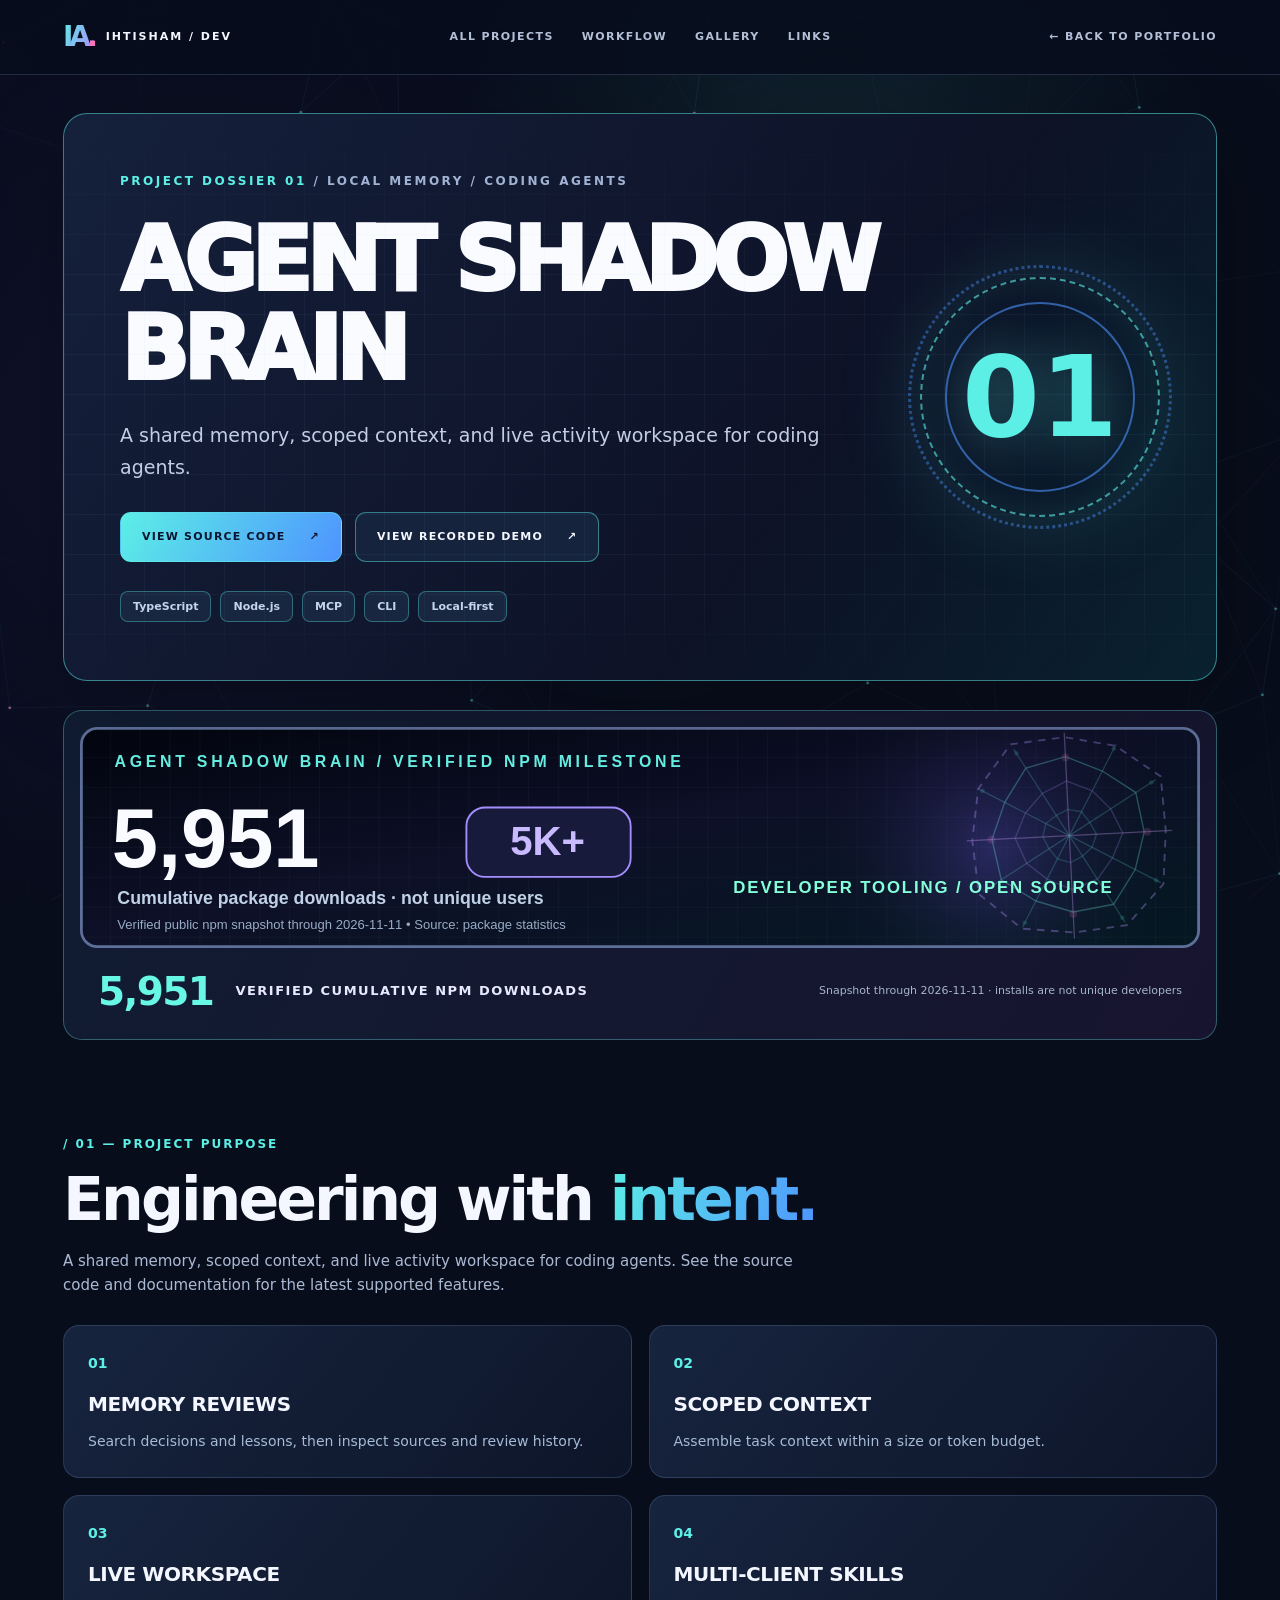
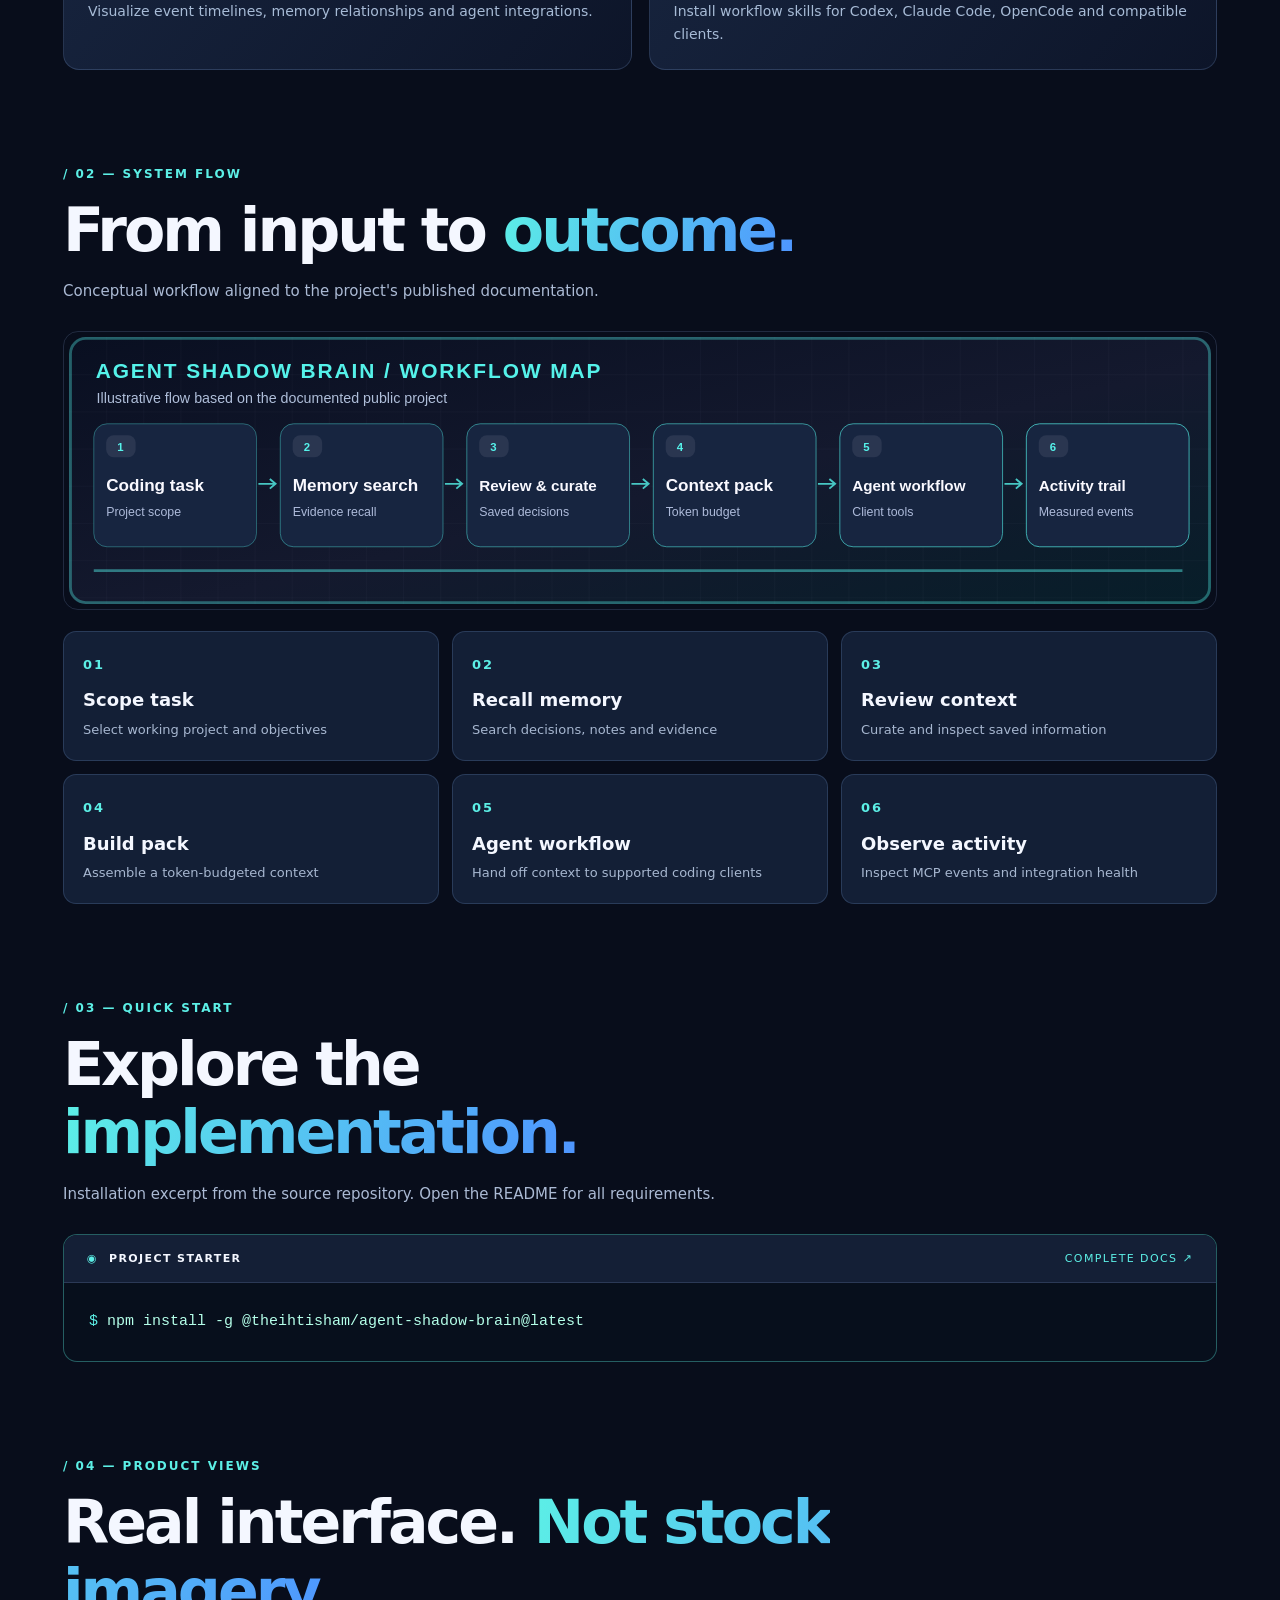
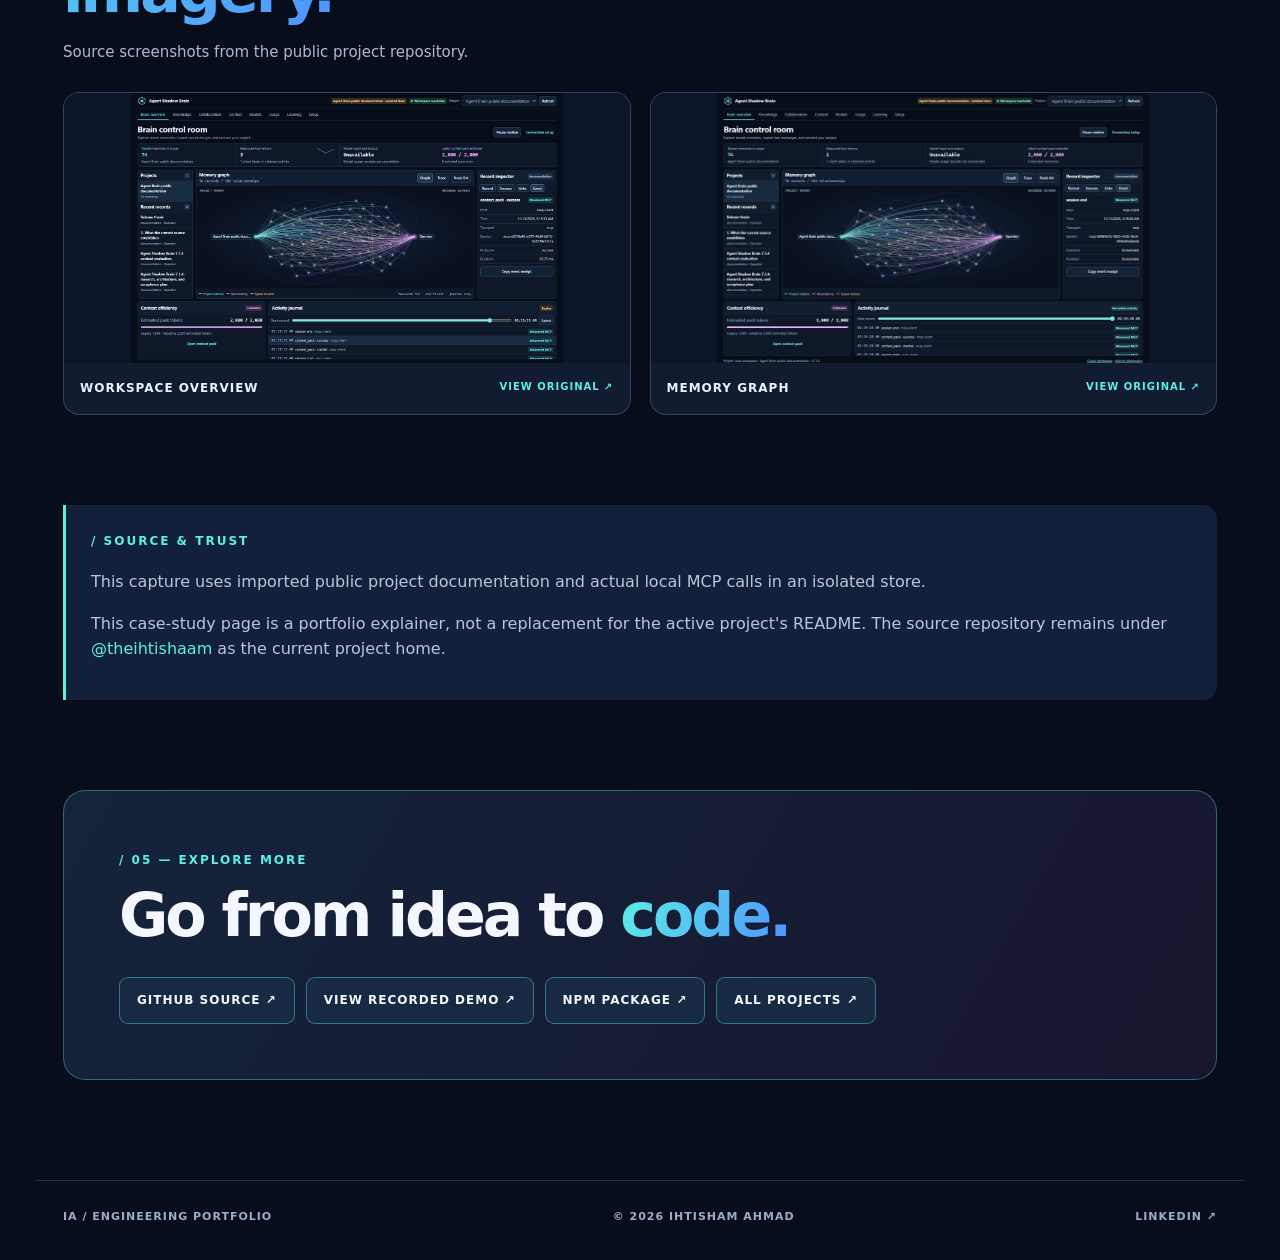
==== commit fdc003cc: "Show actual documentation graph and measured MCP work" ====
--- a/docs/projects/agent-shadow-brain.html
+++ b/docs/projects/agent-shadow-brain.html
@@ -13,7 +13,7 @@
 <section class="case-section" id="workflow"><div class="case-section-heading"><span class="case-kicker">/ 02 — SYSTEM FLOW</span><h2>From input to <em>outcome.</em></h2><p>Conceptual workflow aligned to the project's published documentation.</p></div><a class="case-workflow-image" href="../assets/flow-agent-shadow-brain.svg" target="_blank" rel="noopener noreferrer" aria-label="Open detailed workflow image"><img src="../assets/flow-agent-shadow-brain.svg" alt="Agent Shadow Brain workflow illustration" width="1200" height="280" loading="lazy"></a><div class="case-step-grid"><div class="case-step"><span>01</span><h3>Scope task</h3><p>Select working project and objectives</p></div><div class="case-step"><span>02</span><h3>Recall memory</h3><p>Search decisions, notes and evidence</p></div><div class="case-step"><span>03</span><h3>Review context</h3><p>Curate and inspect saved information</p></div><div class="case-step"><span>04</span><h3>Build pack</h3><p>Assemble a token-budgeted context</p></div><div class="case-step"><span>05</span><h3>Agent workflow</h3><p>Hand off context to supported coding clients</p></div><div class="case-step"><span>06</span><h3>Observe activity</h3><p>Inspect MCP events and integration health</p></div></div></section>
 <section class="case-section case-code" id="technology"><div class="case-section-heading"><span class="case-kicker">/ 03 — QUICK START</span><h2>Explore the <em>implementation.</em></h2><p>Installation excerpt from the source repository. Open the README for all requirements.</p></div><div class="case-terminal"><div class="case-terminal-top"><span>◉</span><b>PROJECT STARTER</b><a href="https://github.com/theihtishaam/agents-brain/tree/main/docs" target="_blank" rel="noopener noreferrer">COMPLETE DOCS ↗</a></div><pre><code>npm install -g @theihtisham/agent-shadow-brain@latest</code></pre></div></section>
 <section class="case-section case-gallery" id="gallery"><div class="case-section-heading"><span class="case-kicker">/ 04 — PRODUCT VIEWS</span><h2>Real interface. <em>Not stock imagery.</em></h2><p>Source screenshots from the public project repository.</p></div><div class="case-gallery-grid"><a class="case-shot" href="../../assets/agent-brain-runtime.png" target="_blank" rel="noopener noreferrer"><img src="../../assets/agent-brain-runtime.png" loading="lazy" alt="AGENT SHADOW BRAIN — WORKSPACE OVERVIEW"><span>WORKSPACE OVERVIEW <b>VIEW ORIGINAL ↗</b></span></a><a class="case-shot" href="../../assets/agent-brain-runtime.gif" target="_blank" rel="noopener noreferrer"><img src="../../assets/agent-brain-runtime.gif" loading="lazy" alt="AGENT SHADOW BRAIN — MEMORY GRAPH"><span>MEMORY GRAPH <b>VIEW ORIGINAL ↗</b></span></a></div></section>
-<section class="case-section case-note"><span class="case-kicker">/ SOURCE &amp; TRUST</span><p>Recorded demo uses scripted local MCP clients and synthetic project data.</p><p>This case-study page is a portfolio explainer, not a replacement for the active project's README. The source repository remains under <a href="https://github.com/theihtishaam" target="_blank" rel="noopener noreferrer">@theihtishaam</a> as the current project home.</p></section>
+<section class="case-section case-note"><span class="case-kicker">/ SOURCE &amp; TRUST</span><p>This capture uses imported public project documentation and actual local MCP calls in an isolated store.</p><p>This case-study page is a portfolio explainer, not a replacement for the active project's README. The source repository remains under <a href="https://github.com/theihtishaam" target="_blank" rel="noopener noreferrer">@theihtishaam</a> as the current project home.</p></section>
 <section class="case-contact" id="contact"><span class="case-kicker">/ 05 — EXPLORE MORE</span><h2>Go from idea to <em>code.</em></h2><div class="case-cta-links"><a href="https://github.com/theihtishaam/agents-brain" target="_blank" rel="noopener noreferrer">GITHUB SOURCE ↗</a><a href="https://github.com/theihtishaam/agents-brain#readme" target="_blank" rel="noopener noreferrer">VIEW RECORDED DEMO ↗</a><a href="https://www.npmjs.com/package/@theihtisham/agent-shadow-brain" target="_blank" rel="noopener noreferrer">NPM PACKAGE ↗</a><a href="../index.html#work">ALL PROJECTS ↗</a></div></section>
 </main><footer class="case-footer shell"><a href="../index.html">IA / ENGINEERING PORTFOLIO</a><span>© 2026 IHTISHAM AHMAD</span><a href="https://www.linkedin.com/in/ihtishamdeveloper/" target="_blank" rel="noopener noreferrer">LINKEDIN ↗</a></footer>
 </body></html>
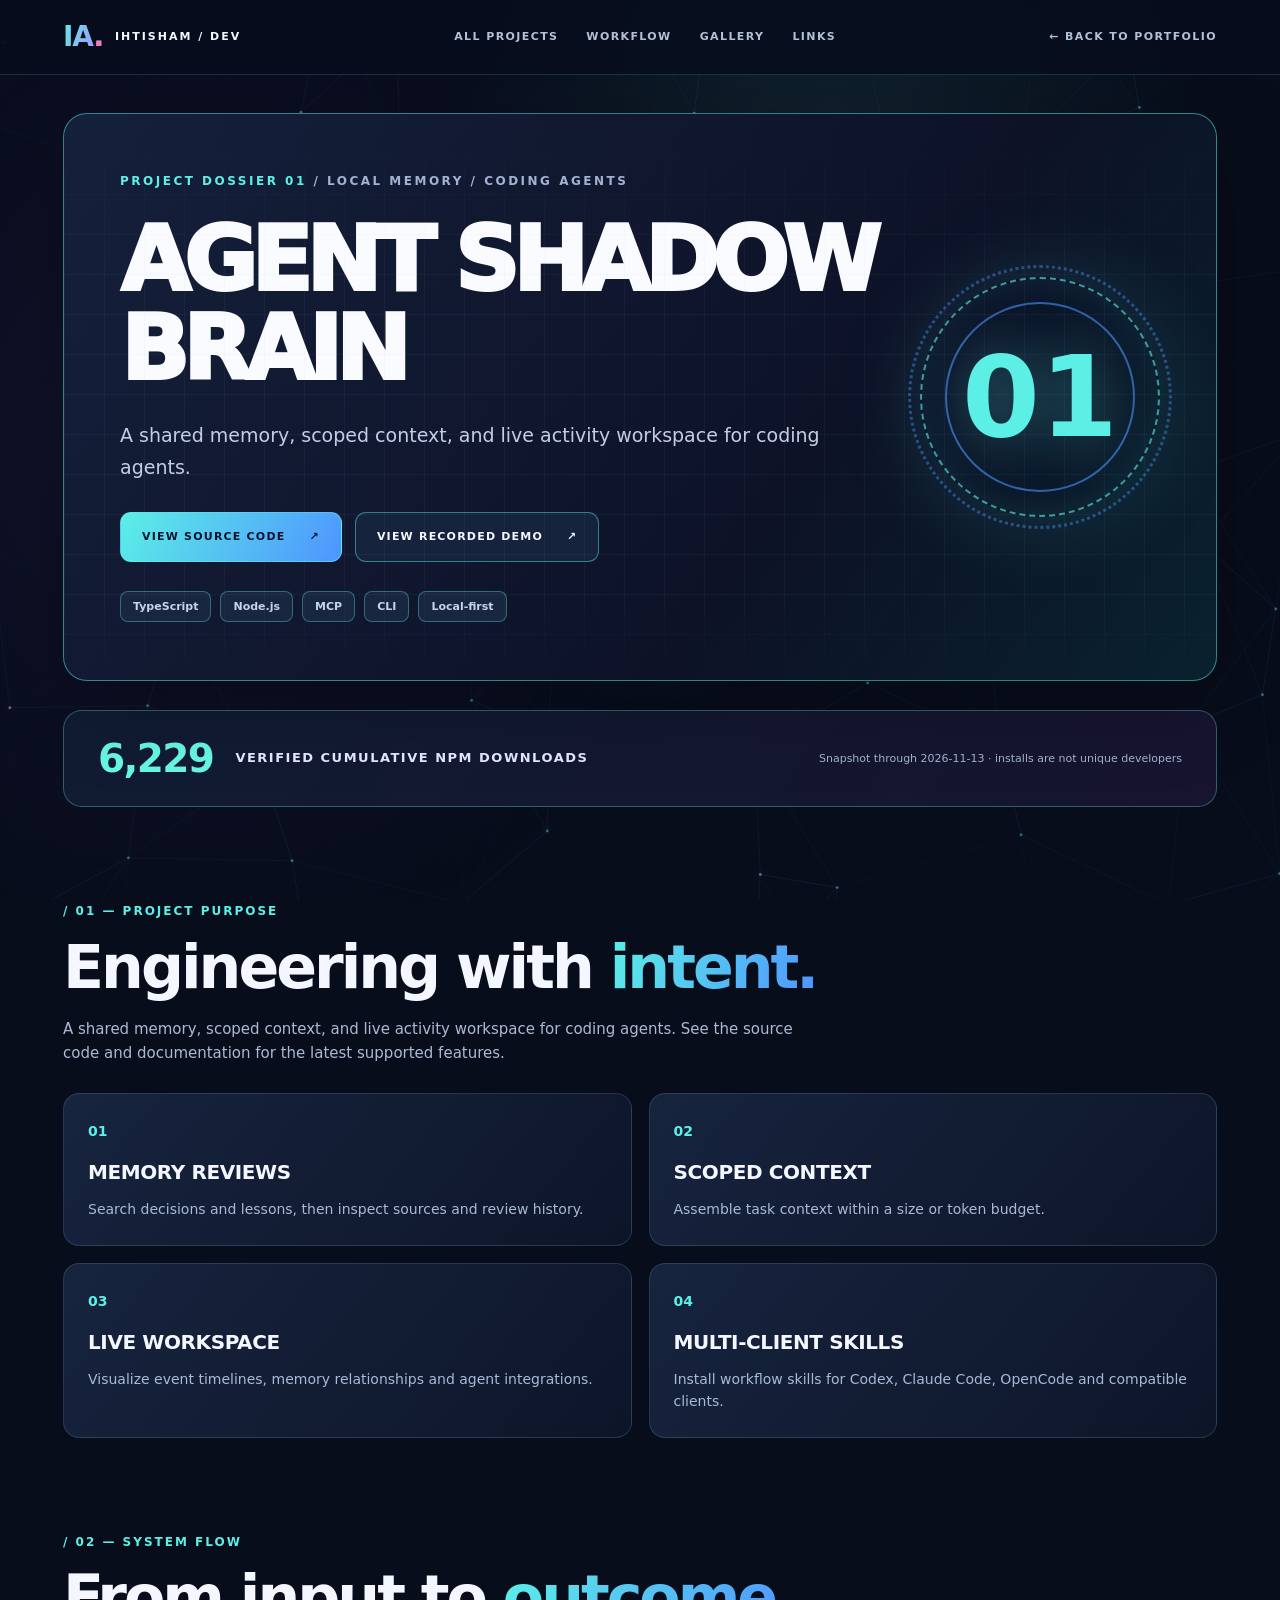
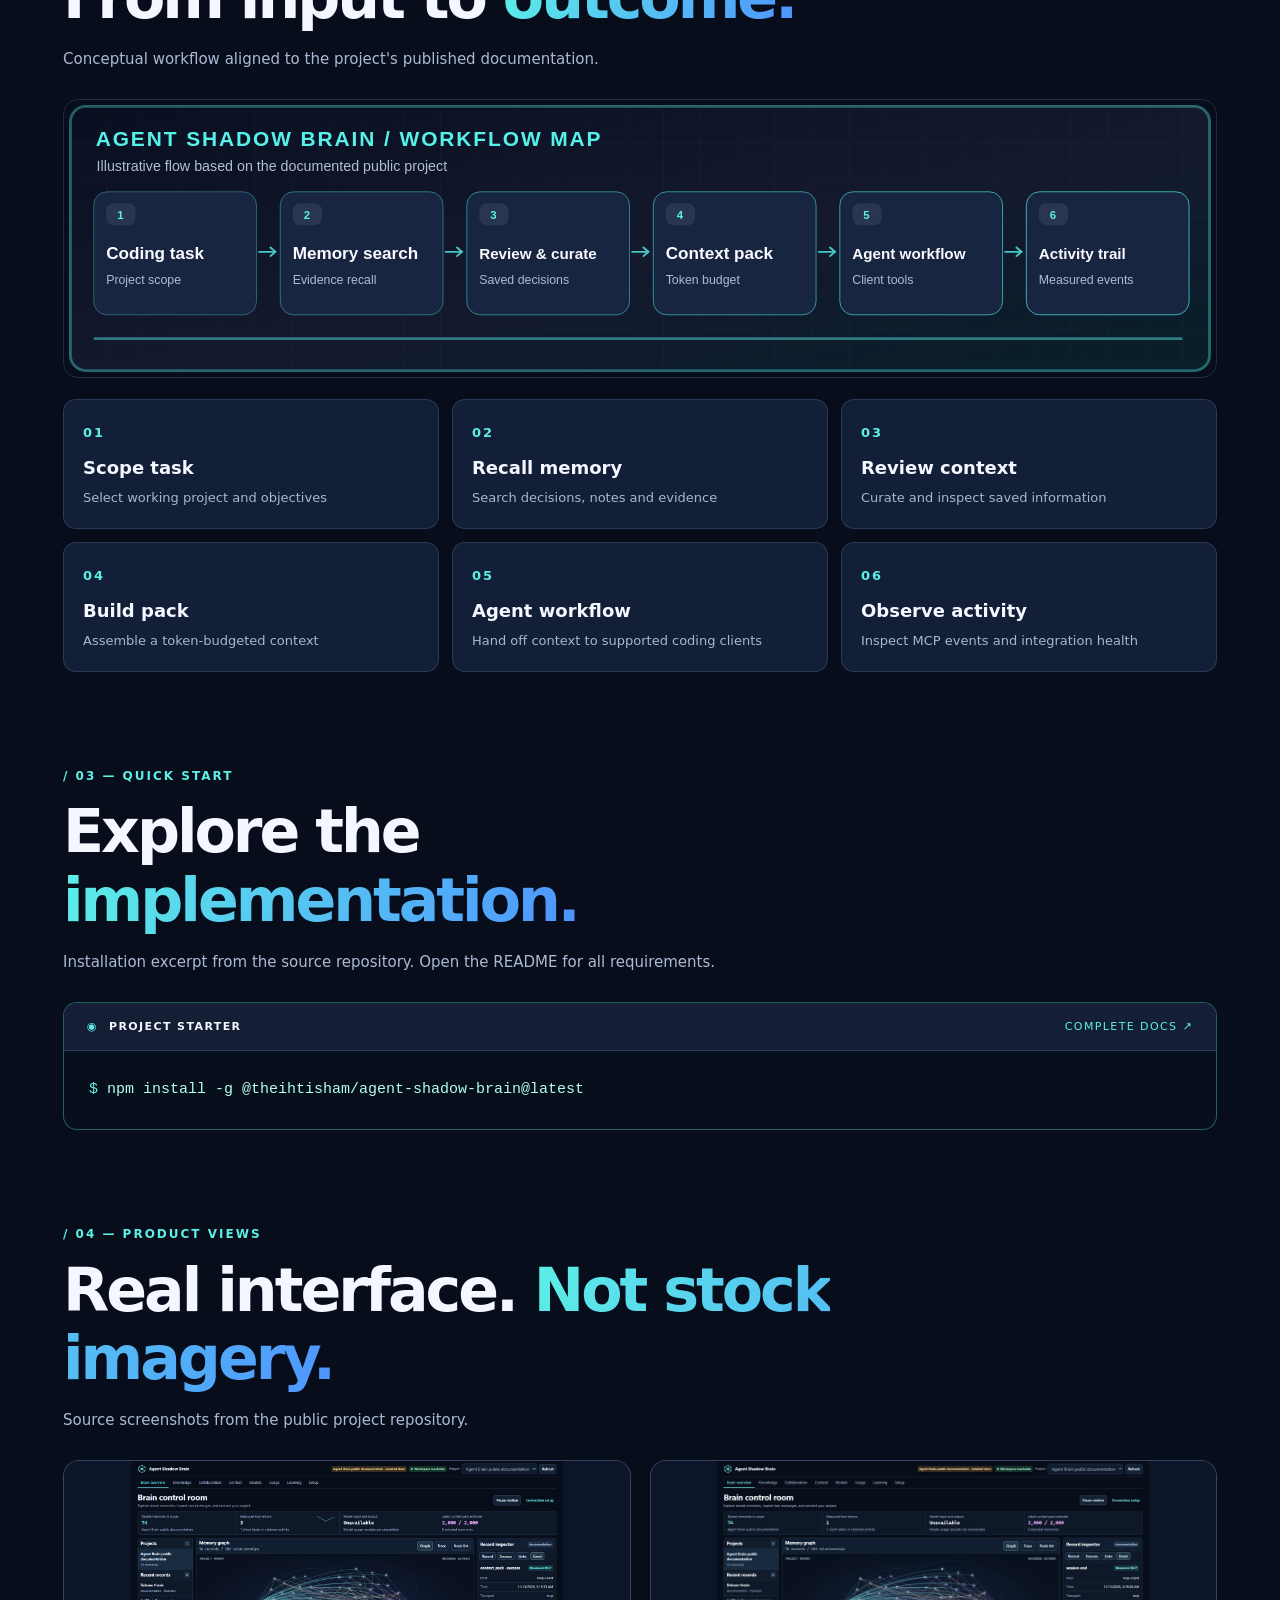
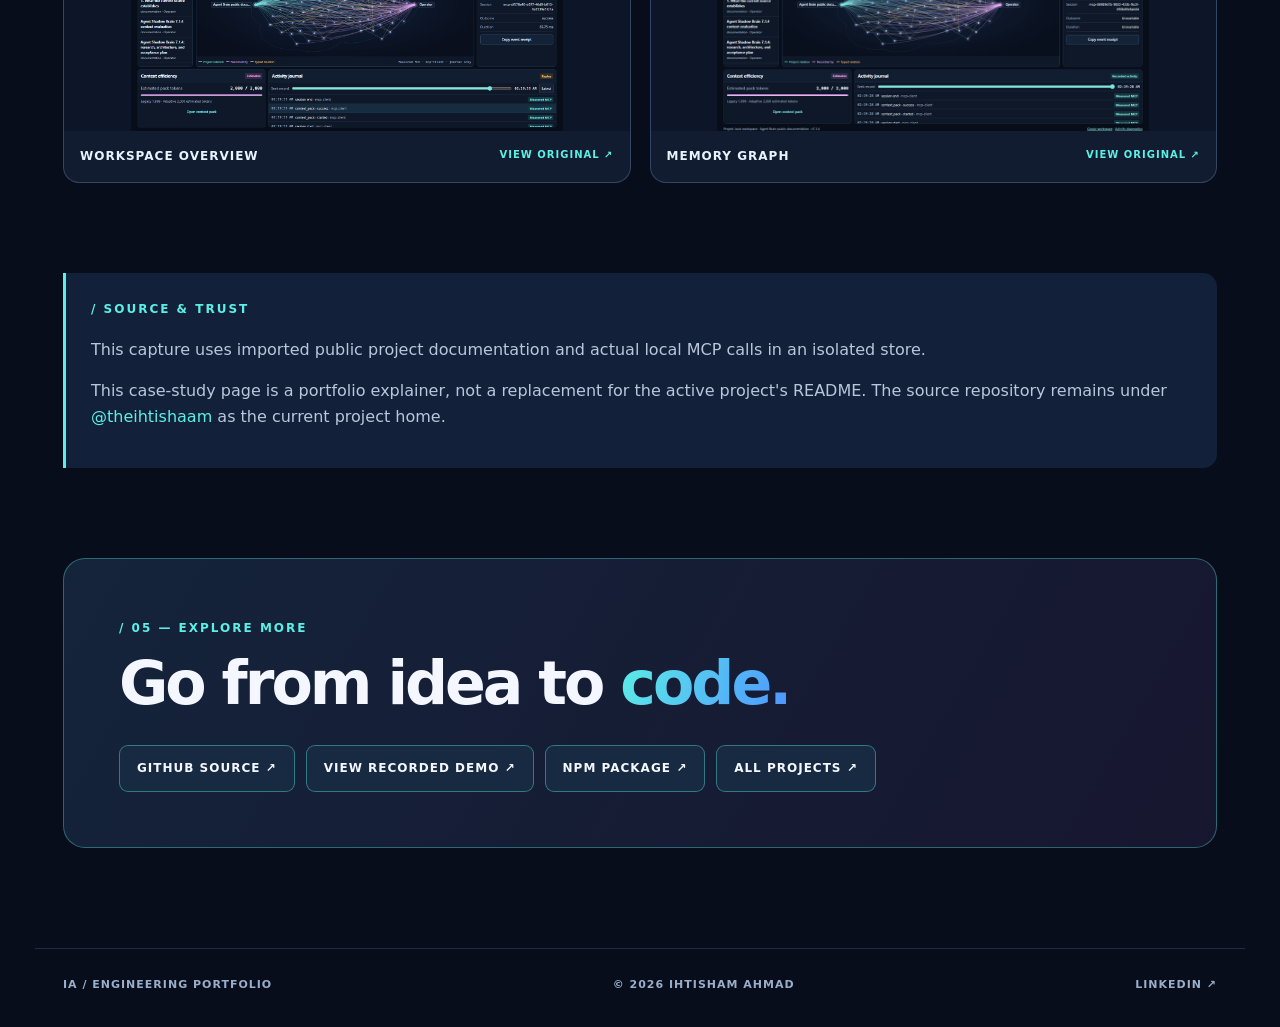
==== commit 56b3e032: "Show exact npm download totals as plain text" ====
--- a/docs/projects/agent-shadow-brain.html
+++ b/docs/projects/agent-shadow-brain.html
@@ -6,8 +6,7 @@
 <main id="case-main" class="case-shell shell">
 <section class="case-hero"><div class="case-hero-lines" aria-hidden="true"></div><div class="case-hero-copy"><div class="case-eyebrow"><span>PROJECT DOSSIER 01</span><b> / LOCAL MEMORY / CODING AGENTS</b></div><h1>AGENT SHADOW BRAIN</h1><p class="case-lead">A shared memory, scoped context, and live activity workspace for coding agents.</p><div class="case-actions"><a class="case-btn case-btn-primary" href="https://github.com/theihtishaam/agents-brain" target="_blank" rel="noopener noreferrer">VIEW SOURCE CODE <span>↗</span></a><a class="case-btn case-btn-outline" href="https://github.com/theihtishaam/agents-brain#readme" target="_blank" rel="noopener noreferrer">VIEW RECORDED DEMO <span>↗</span></a></div><div class="case-tech"><span>TypeScript</span><span>Node.js</span><span>MCP</span><span>CLI</span><span>Local-first</span></div></div><div class="case-hero-symbol" aria-hidden="true"><span>01</span><div class="case-circuits"></div></div></section>
 <section class="case-impact" aria-label="Verified npm package downloads">
-  <a class="case-impact-art" href="https://www.npmjs.com/package/@theihtisham/agent-shadow-brain" target="_blank" rel="noopener noreferrer"><img src="../assets/npm-milestone.svg" width="1200" height="236" alt="5,316 cumulative Agent Shadow Brain npm downloads, reported through November 10 2026"></a>
-  <div class="case-impact-label"><strong id="case-npm-total">5,316</strong><span>VERIFIED CUMULATIVE NPM DOWNLOADS</span><small id="case-npm-asof">Snapshot through 2026-11-10 · installs are not unique developers</small></div>
+  <div class="case-impact-label"><strong id="case-npm-total">—</strong><span>VERIFIED CUMULATIVE NPM DOWNLOADS</span><small id="case-npm-asof">Loading npm download total</small></div>
 </section>
 <section class="case-section"><div class="case-section-heading"><span class="case-kicker">/ 01 — PROJECT PURPOSE</span><h2>Engineering with <em>intent.</em></h2><p>A shared memory, scoped context, and live activity workspace for coding agents. See the source code and documentation for the latest supported features.</p></div><div class="case-features"><article class="case-feature"><span class="case-feature-no">01</span><h3>MEMORY REVIEWS</h3><p>Search decisions and lessons, then inspect sources and review history.</p></article><article class="case-feature"><span class="case-feature-no">02</span><h3>SCOPED CONTEXT</h3><p>Assemble task context within a size or token budget.</p></article><article class="case-feature"><span class="case-feature-no">03</span><h3>LIVE WORKSPACE</h3><p>Visualize event timelines, memory relationships and agent integrations.</p></article><article class="case-feature"><span class="case-feature-no">04</span><h3>MULTI-CLIENT SKILLS</h3><p>Install workflow skills for Codex, Claude Code, OpenCode and compatible clients.</p></article></div></section>
 <section class="case-section" id="workflow"><div class="case-section-heading"><span class="case-kicker">/ 02 — SYSTEM FLOW</span><h2>From input to <em>outcome.</em></h2><p>Conceptual workflow aligned to the project's published documentation.</p></div><a class="case-workflow-image" href="../assets/flow-agent-shadow-brain.svg" target="_blank" rel="noopener noreferrer" aria-label="Open detailed workflow image"><img src="../assets/flow-agent-shadow-brain.svg" alt="Agent Shadow Brain workflow illustration" width="1200" height="280" loading="lazy"></a><div class="case-step-grid"><div class="case-step"><span>01</span><h3>Scope task</h3><p>Select working project and objectives</p></div><div class="case-step"><span>02</span><h3>Recall memory</h3><p>Search decisions, notes and evidence</p></div><div class="case-step"><span>03</span><h3>Review context</h3><p>Curate and inspect saved information</p></div><div class="case-step"><span>04</span><h3>Build pack</h3><p>Assemble a token-budgeted context</p></div><div class="case-step"><span>05</span><h3>Agent workflow</h3><p>Hand off context to supported coding clients</p></div><div class="case-step"><span>06</span><h3>Observe activity</h3><p>Inspect MCP events and integration health</p></div></div></section>
--- a/docs/style.css
+++ b/docs/style.css
@@ -1,7 +1,7 @@
 /* Ihtisham Ahmad — fully dark, responsive, motion-aware cyber portfolio */
 :root{color-scheme:dark;--bg:#070b17;--surface:#10172b;--surface2:#151f37;--fg:#f6f7ff;--muted:#adbad6;--cyan:#5dece4;--violet:#ac8bff;--pink:#ff75bb;--amber:#f4c77b;--line:rgba(149,178,230,.18);--font:Inter,ui-sans-serif,system-ui,-apple-system,BlinkMacSystemFont,"Segoe UI",sans-serif}
 *{box-sizing:border-box}html{scroll-behavior:smooth;scroll-padding-top:92px}body{margin:0;background:var(--bg);color:var(--fg);font-family:var(--font);line-height:1.6;min-width:320px;overflow-x:hidden}body::before{content:"";position:fixed;inset:0;background:radial-gradient(circle at 15% 14%,rgba(49,160,204,.1),transparent 32%),radial-gradient(circle at 85% 32%,rgba(139,80,246,.13),transparent 36%),linear-gradient(130deg,transparent,rgba(12,25,46,.22));pointer-events:none;z-index:-4}a{color:inherit;text-decoration:none}button{font:inherit}button,a{-webkit-tap-highlight-color:transparent}a:focus-visible,button:focus-visible{outline:2px solid var(--cyan);outline-offset:5px}::selection{background:#725bd7;color:white}.shell{max-width:1210px;padding-inline:28px;margin-inline:auto}.skip-link{position:absolute;top:-80px;left:24px;background:#172f3e;padding:12px 16px;z-index:80}.skip-link:focus{top:12px}.grain{position:fixed;inset:0;pointer-events:none;opacity:.18;z-index:-2;background-image:linear-gradient(rgba(128,166,230,.03) 1px,transparent 1px),linear-gradient(90deg,rgba(128,166,230,.03) 1px,transparent 1px);background-size:54px 54px}.spotlight{position:fixed;left:0;top:0;width:560px;height:560px;transform:translate(calc(var(--mx,50vw) - 50%),calc(var(--my,50vh) - 50%));border-radius:50%;background:radial-gradient(circle,rgba(100,64,255,.11),rgba(62,209,216,.04) 42%,transparent 70%);pointer-events:none;z-index:-1;transition:opacity .3s}#reading-progress{position:fixed;z-index:70;left:0;top:0;height:3px;width:var(--scroll,0%);background:linear-gradient(90deg,var(--cyan),var(--violet),var(--pink));box-shadow:0 0 14px rgba(104,222,234,.8)}#particle-field{position:fixed;inset:0;z-index:-3;pointer-events:none;overflow:hidden}.particle{position:absolute;width:3px;height:3px;border-radius:50%;background:var(--cyan);opacity:.25;animation:rise linear infinite}.particle:nth-child(3n){background:var(--pink)}.particle:nth-child(5n){background:var(--violet)}
-.site-header{position:sticky;top:0;z-index:40;border-bottom:1px solid rgba(130,168,230,.14);background:rgba(8,12,25,.78);backdrop-filter:blur(24px)}.site-header-inner{height:78px;display:flex;justify-content:space-between;align-items:center;gap:20px}.brand{display:flex;align-items:center;gap:12px;white-space:nowrap}.brand-mark{font-size:28px;letter-spacing:-.15em;font-weight:900;display:inline-block;background:linear-gradient(115deg,var(--cyan),var(--violet));color:transparent;background-clip:text;line-height:1}.brand-mark span{color:var(--pink)}.brand-subtitle{font-size:11px;font-weight:850;letter-spacing:2px}.brand-divider{color:var(--cyan)}.desktop-nav{display:flex;gap:24px;align-items:center}.desktop-nav a{font-size:11px;letter-spacing:1.3px;font-weight:700;color:#aab8d2;position:relative}.desktop-nav a:hover{color:#fff}.desktop-nav a::after{content:"";position:absolute;left:0;right:100%;height:2px;bottom:-8px;background:var(--cyan);transition:right .25s}.desktop-nav a:hover::after{right:0}.header-actions{display:flex;align-items:center;gap:10px}.header-github,.motion-toggle{border:1px solid var(--line);background:rgba(37,49,80,.6);padding:10px 13px;border-radius:9px;font-size:10px;font-weight:750;letter-spacing:1px;color:#ecf6ff;cursor:pointer;white-space:nowrap}.header-github:hover,.motion-toggle:hover{background:#203453;border-color:var(--cyan)}.motion-icon{color:var(--cyan)}
+.site-header{position:sticky;top:0;z-index:40;border-bottom:1px solid rgba(130,168,230,.14);background:rgba(8,12,25,.78);backdrop-filter:blur(24px)}.site-header-inner{height:78px;display:flex;justify-content:space-between;align-items:center;gap:20px}.brand{display:flex;align-items:center;gap:12px;white-space:nowrap}.brand-mark{font-size:28px;letter-spacing:-.04em;font-weight:900;display:inline-block;background:linear-gradient(115deg,var(--cyan),var(--violet));color:transparent;background-clip:text;line-height:1}.brand-mark span{color:var(--pink)}.brand-subtitle{font-size:11px;font-weight:850;letter-spacing:2px}.brand-divider{color:var(--cyan)}.desktop-nav{display:flex;gap:24px;align-items:center}.desktop-nav a{font-size:11px;letter-spacing:1.3px;font-weight:700;color:#aab8d2;position:relative}.desktop-nav a:hover{color:#fff}.desktop-nav a::after{content:"";position:absolute;left:0;right:100%;height:2px;bottom:-8px;background:var(--cyan);transition:right .25s}.desktop-nav a:hover::after{right:0}.header-actions{display:flex;align-items:center;gap:10px}.header-github,.motion-toggle{border:1px solid var(--line);background:rgba(37,49,80,.6);padding:10px 13px;border-radius:9px;font-size:10px;font-weight:750;letter-spacing:1px;color:#ecf6ff;cursor:pointer;white-space:nowrap}.header-github:hover,.motion-toggle:hover{background:#203453;border-color:var(--cyan)}.motion-icon{color:var(--cyan)}
 .hero{position:relative;min-height:720px;display:grid;grid-template-columns:1.15fr .85fr;align-items:center;gap:70px;padding-block:95px 130px}.eyebrow,.section-kicker,.overline,.tile-kicker,.project-category,.site-number,.track-label{letter-spacing:2.2px;font-size:12px;font-weight:850;color:var(--cyan)}.eyebrow{display:flex;gap:10px;align-items:center}.status-light,.mini-dot{background:#74ffb8;width:7px;height:7px;border-radius:50%;display:inline-block;box-shadow:0 0 15px currentColor;animation:pulse 2.5s infinite}.overline{color:#a5b7d0;margin-top:36px}.hero h1{font-size:clamp(3.2rem,5.4vw,5.8rem);line-height:1.05;letter-spacing:-.07em;margin:8px 0 23px;font-weight:860}.rainbow{background:linear-gradient(100deg,#61eee4 5%,#b8a0ff 49%,#fa85cc 95%);background-size:200%;background-clip:text;-webkit-background-clip:text;color:transparent;animation:shimmer 8s ease-in-out infinite}.hero-intro{font-size:18px;color:#b4c1da;max-width:590px}.hero-intro strong{color:white}.hero-actions{display:flex;gap:14px;flex-wrap:wrap;margin-top:33px}.btn{display:inline-flex;align-items:center;gap:22px;justify-content:center;padding:15px 22px;border-radius:11px;font-size:11px;font-weight:850;letter-spacing:1px;border:1px solid rgba(154,187,234,.2);transition:transform .25s,box-shadow .25s,background .25s}.btn:hover{transform:translateY(-4px)}.btn-primary{color:#091529;background:linear-gradient(110deg,var(--cyan),#9da9ff);box-shadow:0 8px 29px rgba(94,232,234,.15)}.btn-primary:hover{box-shadow:0 12px 34px rgba(94,232,234,.3)}.btn-ghost{background:rgba(28,40,66,.4);color:#dde8fa}.btn-ghost:hover{background:#1a2a49}.hero-meta{display:flex;gap:19px;flex-wrap:wrap;margin-top:44px;color:#a1b0c9;font-size:11px;font-weight:750;letter-spacing:.9px}.mini-dot{width:5px;height:5px;margin-right:6px;box-shadow:none;background:var(--cyan)}.mini-dot.pink{background:var(--pink)}.mini-dot.violet{background:var(--violet)}.hero-index{position:absolute;right:25px;bottom:49px;color:#7e8aa5;letter-spacing:3px;font-size:11px}
 .tilt-card{transform-style:preserve-3d;transform:perspective(1000px) rotateX(var(--rx,0deg)) rotateY(var(--ry,0deg));transition:transform .18s ease-out,border-color .25s,box-shadow .25s;will-change:transform}.tilt-card:hover{border-color:rgba(128,227,241,.46)!important;box-shadow:0 16px 70px rgba(0,0,0,.33),0 0 44px rgba(101,99,232,.09)}
 .hero-visual{height:462px;max-width:456px;width:100%;justify-self:end;display:flex;flex-direction:column;align-items:center;justify-content:center;position:relative;background:linear-gradient(135deg,rgba(27,40,76,.73),rgba(10,23,43,.95));border:1px solid rgba(110,215,239,.31);border-radius:25px;overflow:hidden;box-shadow:inset 0 0 55px rgba(73,124,208,.05),0 20px 90px rgba(0,0,0,.37)}.scanner-lines{position:absolute;inset:0;background-image:linear-gradient(transparent 97%,rgba(102,210,255,.1) 100%),linear-gradient(90deg,transparent 97%,rgba(102,210,255,.1) 100%);background-size:32px 32px;mask-image:linear-gradient(transparent,black 20%,black 80%,transparent)}.hero-visual::before{content:"";position:absolute;width:420px;height:420px;border-radius:50%;background:radial-gradient(circle,rgba(104,80,231,.15),transparent 68%);filter:blur(22px)}.orbital{position:absolute;border-radius:50%;border:1px dashed rgba(111,230,242,.35);width:320px;height:320px;animation:rotate 32s linear infinite}.orbit-two{width:358px;height:358px;border-color:rgba(188,117,255,.35);animation-direction:reverse;animation-duration:27s}.orbit-three{width:393px;height:393px;border-color:rgba(239,121,208,.17);animation-duration:39s}.profile-frame{position:relative;width:240px;height:240px;border-radius:50%;overflow:hidden;z-index:1;box-shadow:0 0 0 10px rgba(85,125,204,.12),0 0 60px rgba(95,219,237,.25)}.profile-frame img{width:100%;height:100%;object-fit:cover;background:#233651}.scan-beam{position:absolute;left:0;right:0;top:-52px;height:62px;background:linear-gradient(transparent,rgba(83,250,225,.22));border-bottom:3px solid var(--cyan);box-shadow:0 6px 20px rgba(91,255,231,.5);animation:scan 4.2s ease-in-out infinite alternate}.corner{position:absolute;width:24px;height:24px;border:4px solid var(--cyan);z-index:3}.top-left{left:10px;top:10px;border-right:0;border-bottom:0}.top-right{right:10px;top:10px;border-left:0;border-bottom:0}.bottom-left{left:10px;bottom:10px;border-top:0;border-right:0}.bottom-right{right:10px;bottom:10px;border-top:0;border-left:0}.data-corner{position:absolute;color:#79dbec;letter-spacing:2px;font-weight:850;font-size:10px;top:20px;left:20px}.c2{left:auto;right:20px;color:#d3a9ff}.scanner-caption{display:flex;gap:20px;align-items:center;justify-content:space-between;width:80%;z-index:2;margin-top:49px;padding-top:18px;border-top:1px solid rgba(150,193,230,.22);font-size:11px;letter-spacing:1.5px;color:#abbbd7}.scan-caption-label b{color:#fff}.scanner-signal{color:#88ffd3}.scanner-signal i{display:inline-block;width:6px;height:6px;border-radius:50%;background:#88ffd3;box-shadow:0 0 12px #88ffd3}.scanner-disclaimer{margin:10px 0 0;color:#8b9cb8;font-size:10px;text-align:center}
@@ -128,3 +128,8 @@
 @media(max-width:900px){.desktop-nav{display:none}.mobile-menu-button{display:flex}.brand-subtitle{display:inline}}
 @media(max-width:540px){.brand-subtitle{display:none}.mobile-menu-inner{grid-template-columns:1fr 1fr}.back-to-top{width:43px;height:43px;right:14px;bottom:14px}}
 @media(prefers-reduced-motion:reduce){.mobile-menu-inner a,.back-to-top{transition:none!important}}
+
+/* Keep decorative orbital paths inside the mobile hero, and preserve readable branding. */
+.hero{overflow:clip}
+.hero-visual{overflow:hidden}
+@media(max-width:600px){.hero-index{left:auto;right:auto;max-width:100%;letter-spacing:1px}.spotlight{display:none}}
